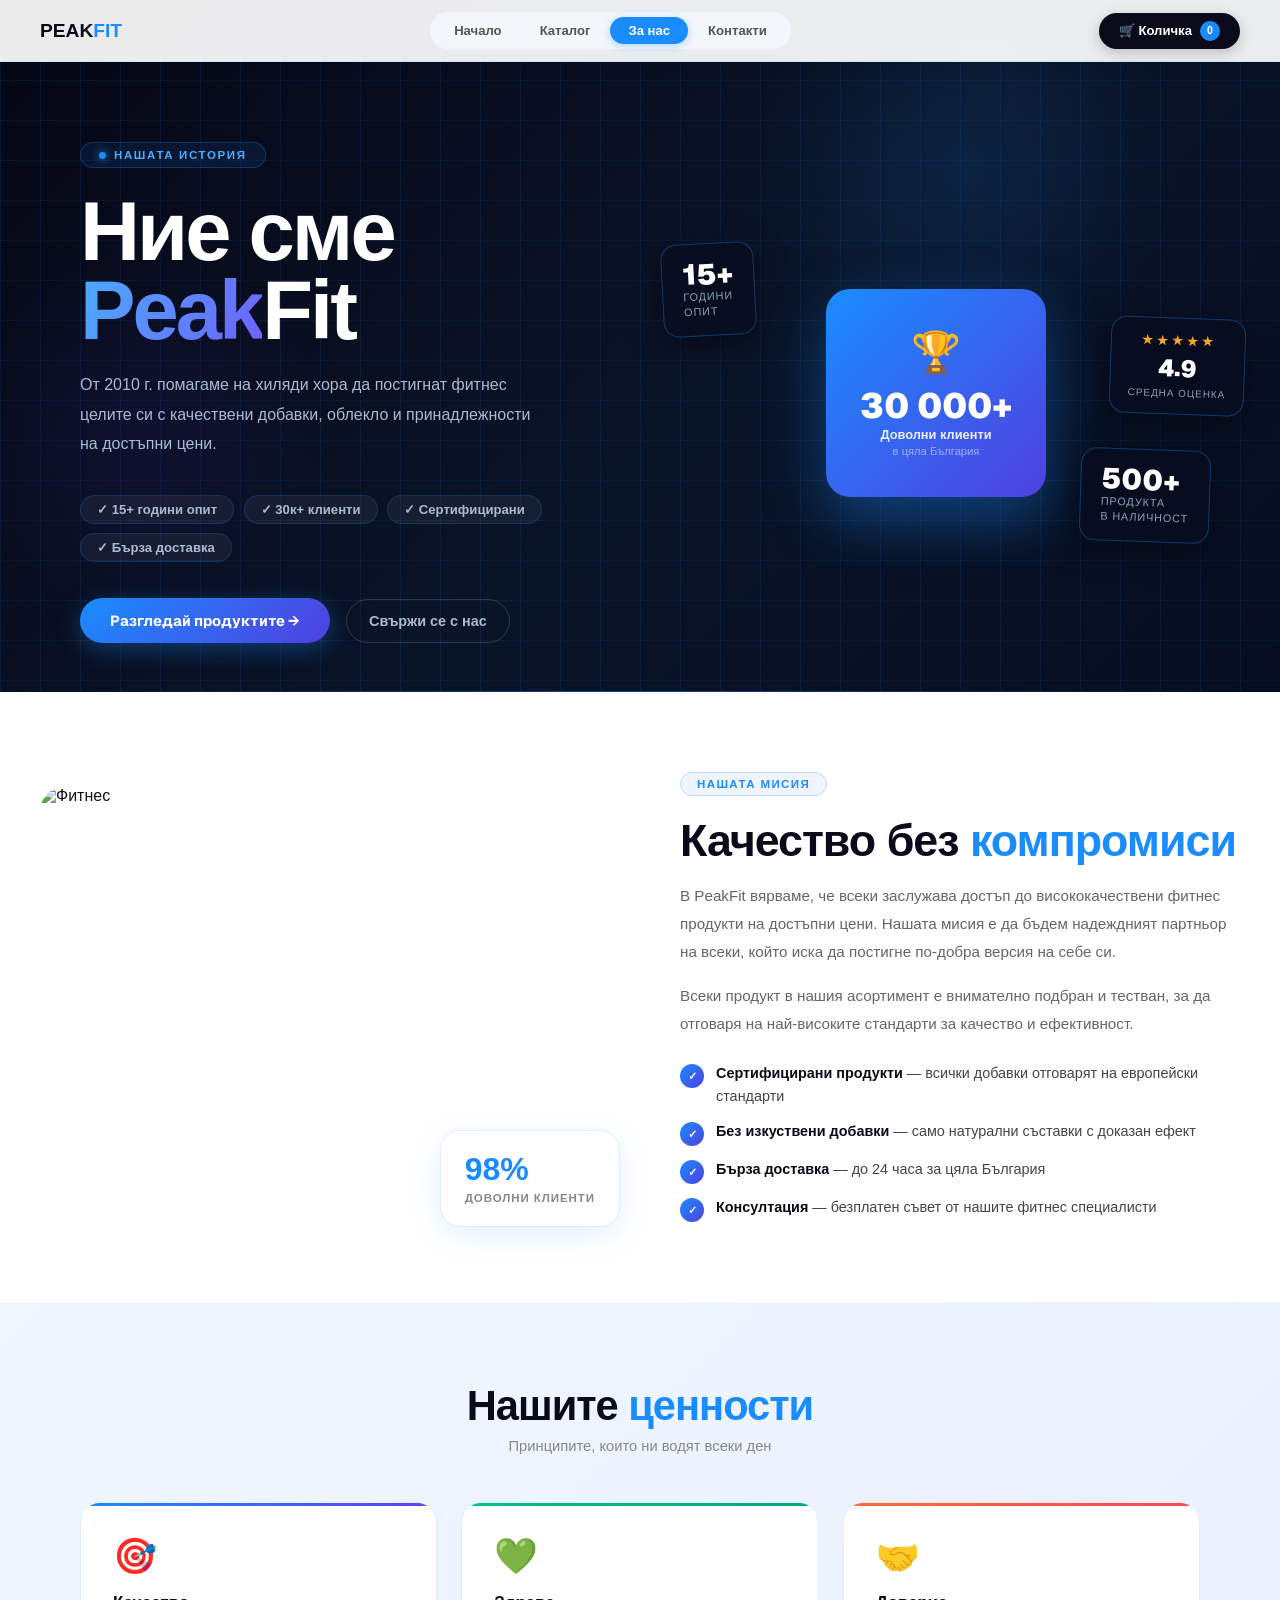
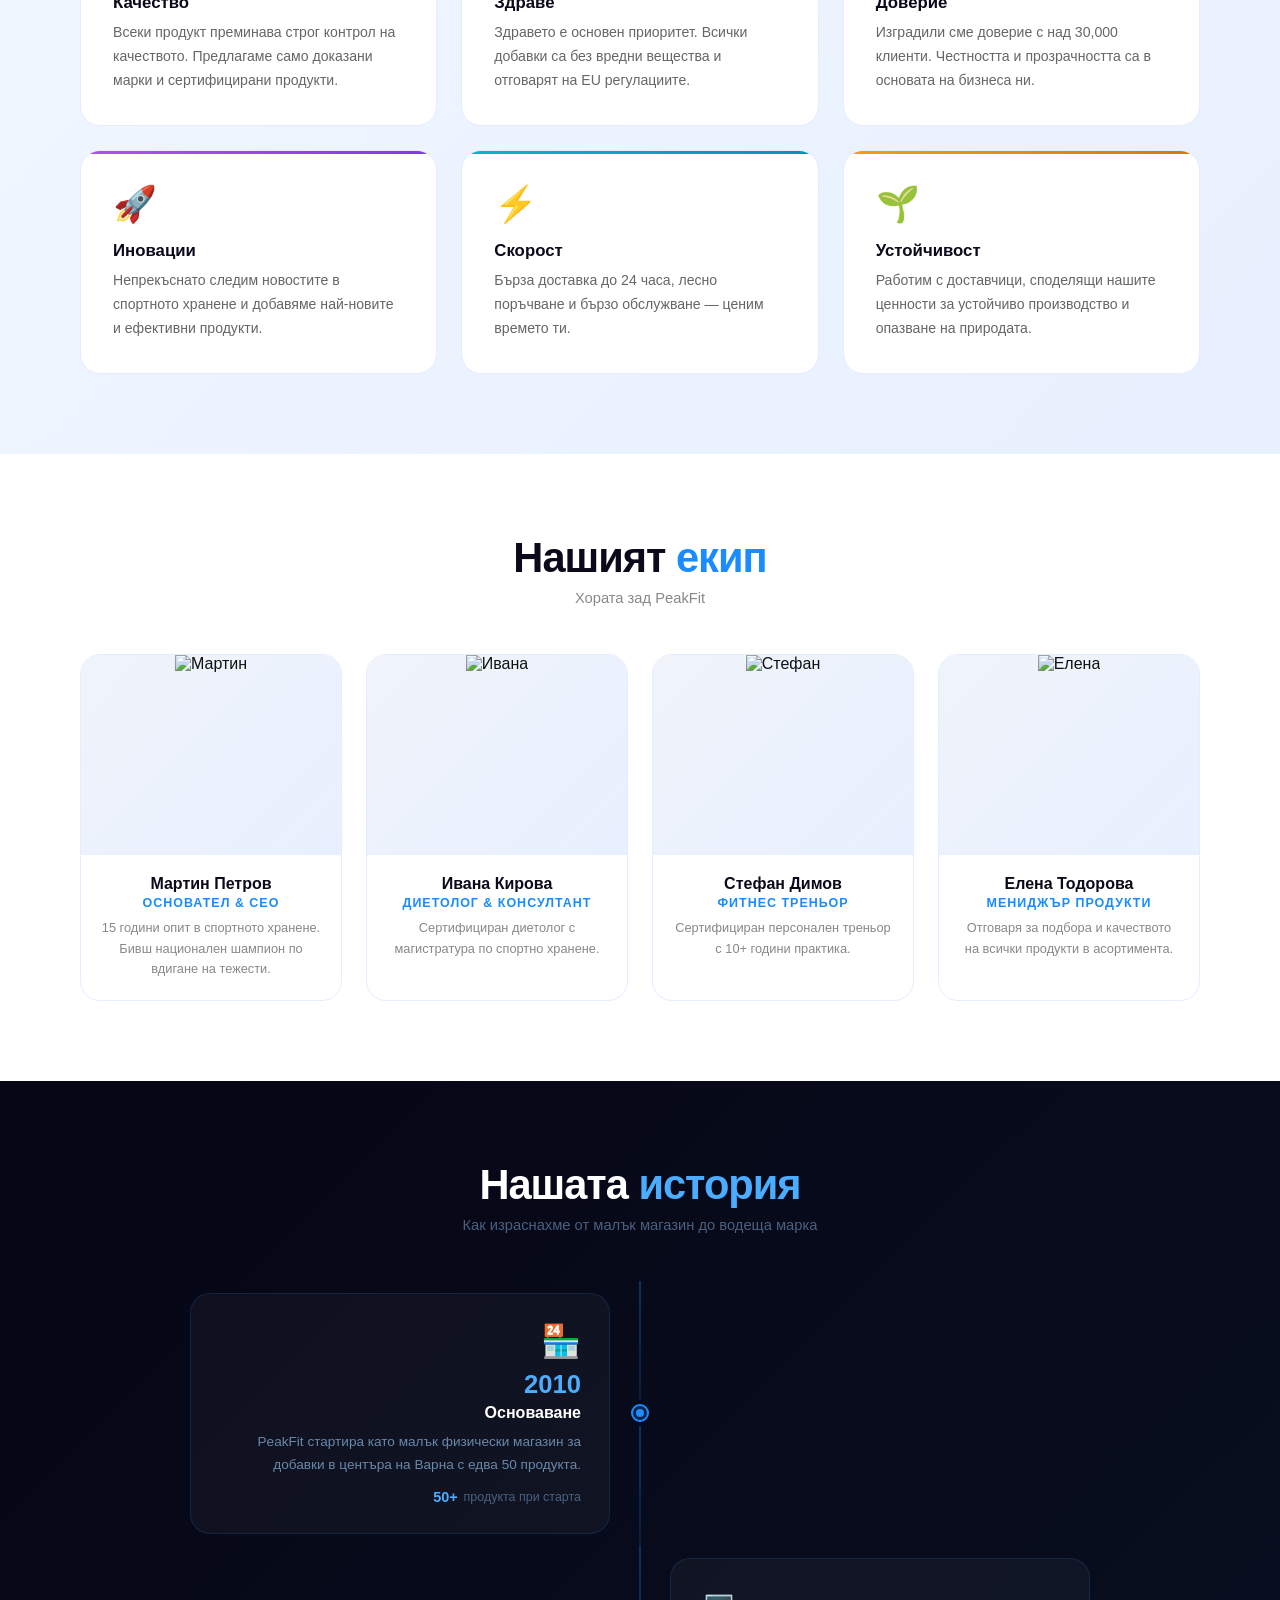
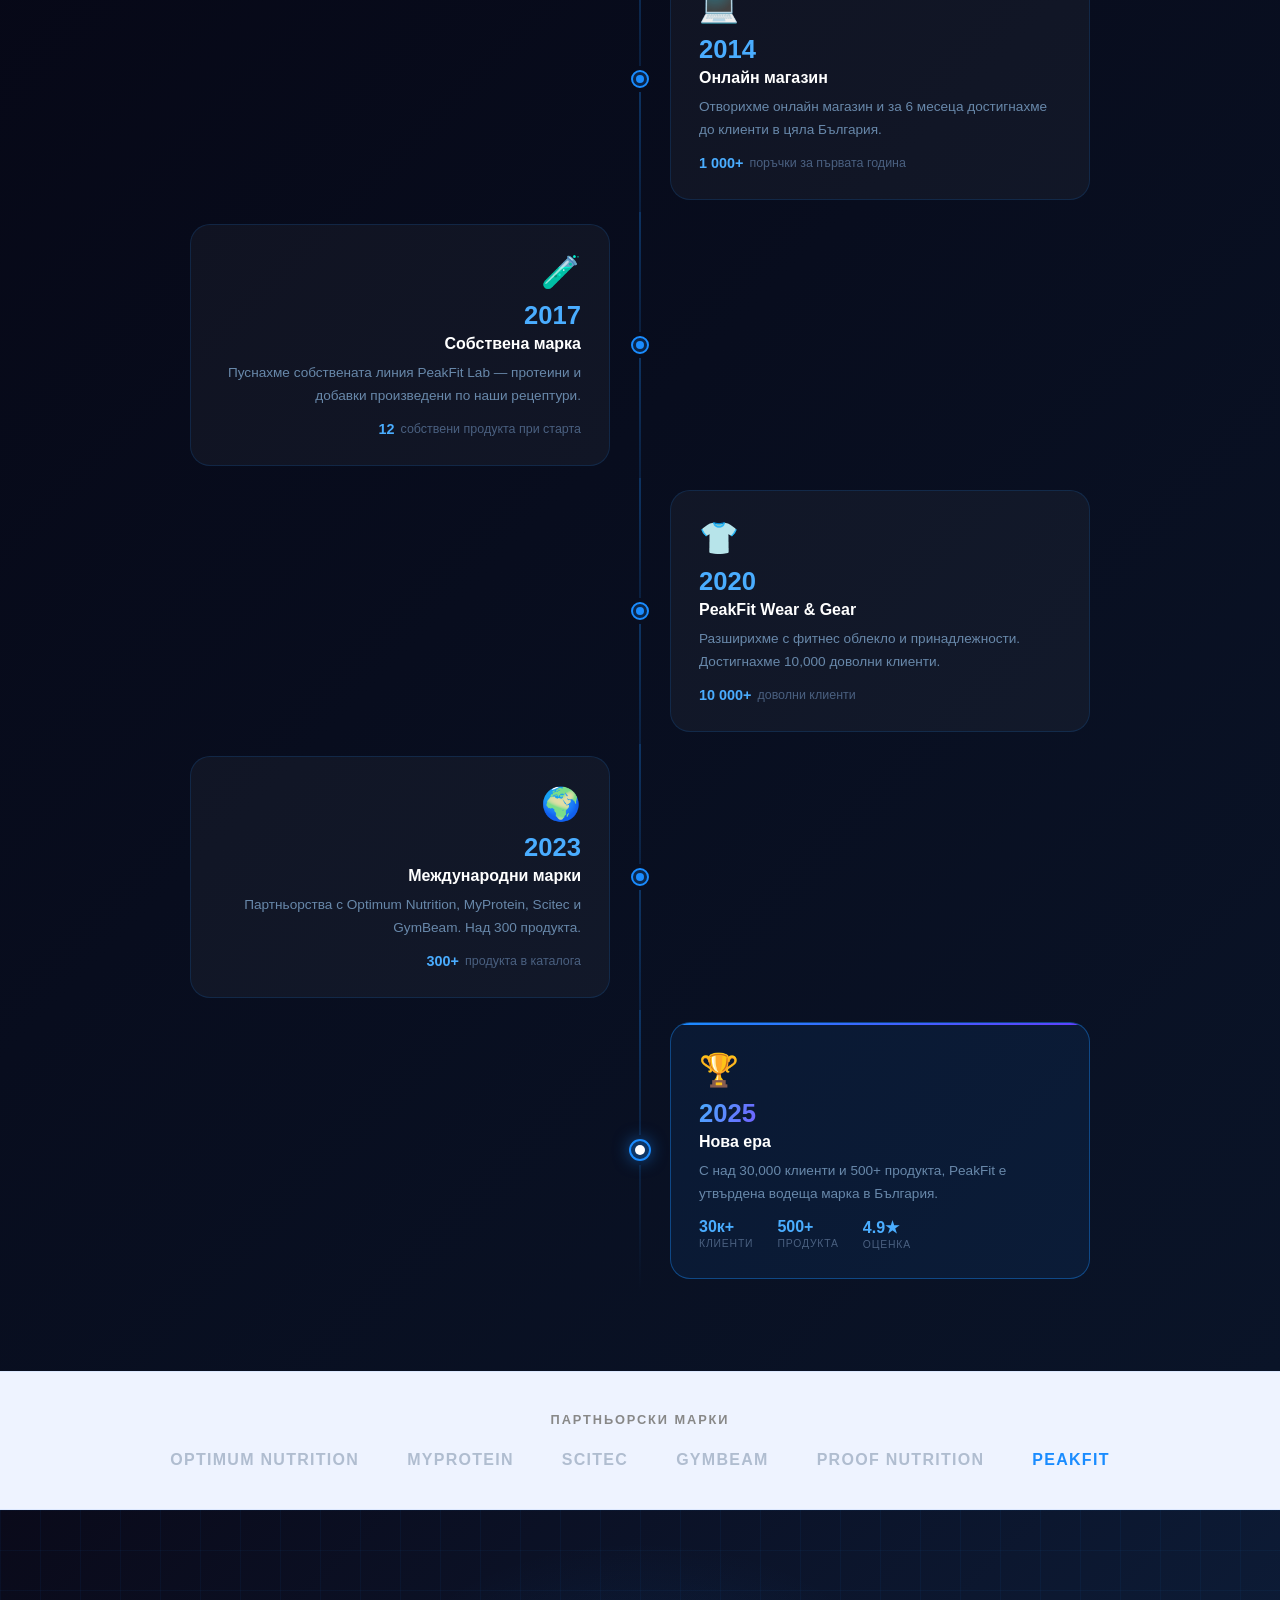
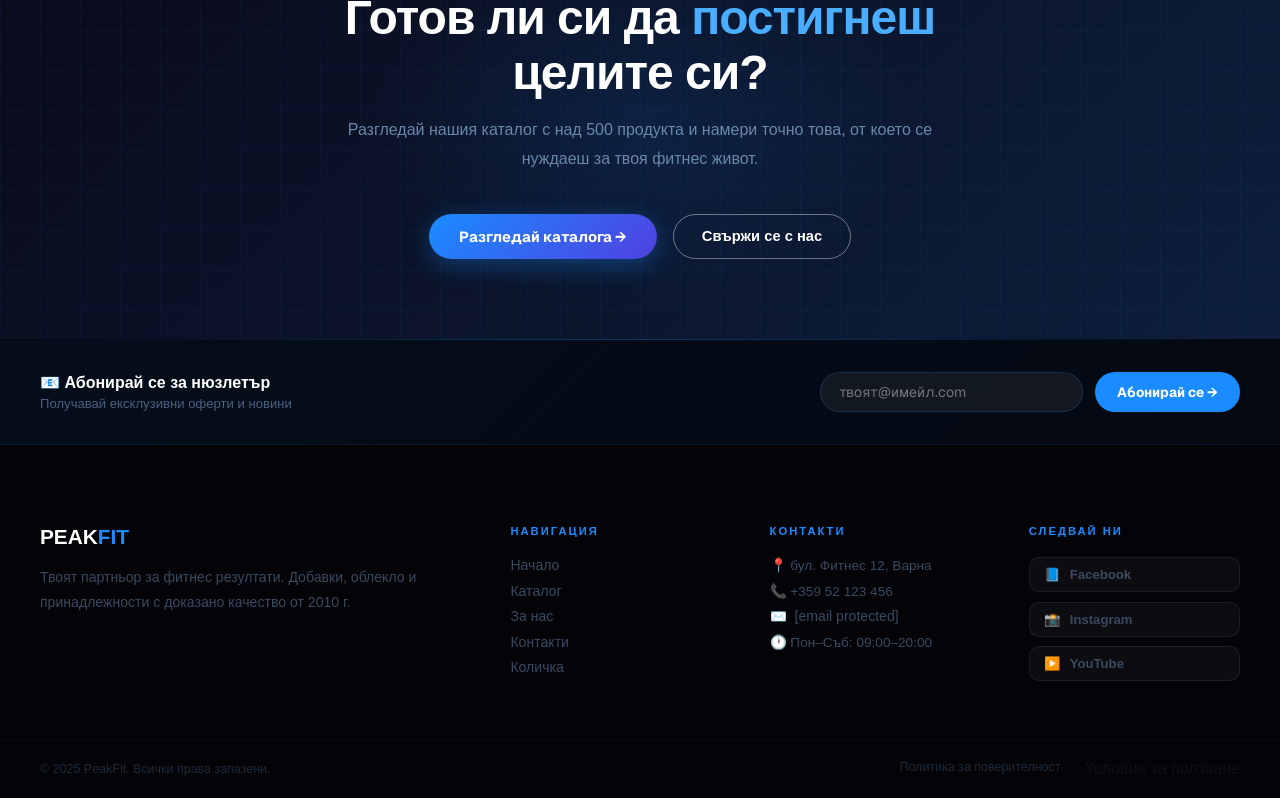
==== about.html @ c2fed3ce "Add files via upload" ====
<!DOCTYPE html>
<html lang="bg">
<head>
  <meta charset="UTF-8"/>
  <meta name="viewport" content="width=device-width, initial-scale=1.0"/>
  <title>За нас | PeakFit</title>
  <link rel="stylesheet" href="style.css"/>
</head>
<body>

<!-- навигация -->
<nav class="nav">
  <a href="index.html" class="nav-logo">PEAK<span>FIT</span></a>
  <div class="nav-pill">
    <a href="index.html">Начало</a>
    <a href="catalog.html">Каталог</a>
    <a href="about.html" class="on">За нас</a>
    <a href="contact.html">Контакти</a>
  </div>
  <a href="cart.html" class="nav-cart">🛒 Количка <span class="nav-badge" id="cartBadge">0</span></a>
</nav>

<!-- hero секцията с плаващите карти -->
<section class="about-hero">
  <div class="grid-overlay"></div>
  <div class="about-hero-blob about-hero-blob-tr"></div>
  <div class="about-hero-blob about-hero-blob-bl"></div>

  <div class="about-hero-inner">
    <div>
      <div class="about-tag mb-6">
        <span class="about-tag-dot"></span>
        <span>Нашата история</span>
      </div>
      <h1 class="about-hero-h1">
        Ние сме<br>
        <span class="about-hero-h1-grad">Peak</span><span class="text-white">Fit</span>
      </h1>
      <p class="about-hero-desc">
        От 2010 г. помагаме на хиляди хора да постигнат фитнес целите си с качествени добавки, облекло и принадлежности на достъпни цени.
      </p>
      <div class="about-hero-tags">
        <span class="about-hero-tag-item">✓ 15+ години опит</span>
        <span class="about-hero-tag-item">✓ 30к+ клиенти</span>
        <span class="about-hero-tag-item">✓ Сертифицирани</span>
        <span class="about-hero-tag-item">✓ Бърза доставка</span>
      </div>
      <div class="about-hero-cta">
        <a href="catalog.html" class="btn-primary">Разгледай продуктите →</a>
        <a href="contact.html" class="about-hero-btn-ghost">Свържи се с нас</a>
      </div>
    </div>

    <div class="about-hero-visual">
      <div class="about-stat-main">
        <div class="about-stat-emoji">🏆</div>
        <div class="about-stat-main-num">30 000+</div>
        <div class="about-stat-main-title">Доволни клиенти</div>
        <div class="about-stat-main-sub">в цяла България</div>
      </div>
      <div class="about-float-card about-float-tl">
        <div class="about-stat-num">15+</div>
        <div class="about-stat-label">Години<br>опит</div>
      </div>
      <div class="about-float-card about-float-br">
        <div class="about-stat-num">500+</div>
        <div class="about-stat-label">Продукта<br>в наличност</div>
      </div>
      <div class="about-float-card about-float-mid">
        <span class="about-float-stars">★★★★★</span>
        <span class="about-float-num">4.9</span>
        <span class="about-float-label">Средна оценка</span>
      </div>
    </div>
  </div>
  <div class="about-hero-divider"></div>
</section>

<!-- секция с мисията -->
<section class="mission-sec">
  <div class="mission-inner">
    <div class="mission-img-wrap">
      <div class="mission-img">
        <img src="https://images.unsplash.com/photo-1534438327276-14e5300c3a48?w=700&q=80" alt="Фитнес"/>
      </div>
      <div class="mission-badge">
        <span class="mission-badge-n">98%</span>
        <span class="mission-badge-l">Доволни клиенти</span>
      </div>
    </div>
    <div class="mission-text">
      <div class="sec-tag"><span>Нашата мисия</span></div>
      <h2>Качество без <span>компромиси</span></h2>
      <p>В PeakFit вярваме, че всеки заслужава достъп до висококачествени фитнес продукти на достъпни цени. Нашата мисия е да бъдем надеждният партньор на всеки, който иска да постигне по-добра версия на себе си.</p>
      <p>Всеки продукт в нашия асортимент е внимателно подбран и тестван, за да отговаря на най-високите стандарти за качество и ефективност.</p>
      <div class="mission-checks">
        <div class="mc"><div class="mc-icon">✓</div><div class="mc-text"><strong>Сертифицирани продукти</strong> — всички добавки отговарят на европейски стандарти</div></div>
        <div class="mc"><div class="mc-icon">✓</div><div class="mc-text"><strong>Без изкуствени добавки</strong> — само натурални съставки с доказан ефект</div></div>
        <div class="mc"><div class="mc-icon">✓</div><div class="mc-text"><strong>Бърза доставка</strong> — до 24 часа за цяла България</div></div>
        <div class="mc"><div class="mc-icon">✓</div><div class="mc-text"><strong>Консултация</strong> — безплатен съвет от нашите фитнес специалисти</div></div>
      </div>
    </div>
  </div>
</section>

<!-- ценностите -->
<section class="values-sec">
  <div class="con">
    <h2 class="sec-title">Нашите <span class="accent">ценности</span></h2>
    <p class="sec-sub">Принципите, които ни водят всеки ден</p>
    <div class="values-grid">
      <div class="val-card blue"><div class="val-icon">🎯</div><div class="val-title">Качество</div><div class="val-desc">Всеки продукт преминава строг контрол на качеството. Предлагаме само доказани марки и сертифицирани продукти.</div></div>
      <div class="val-card green"><div class="val-icon">💚</div><div class="val-title">Здраве</div><div class="val-desc">Здравето е основен приоритет. Всички добавки са без вредни вещества и отговарят на EU регулациите.</div></div>
      <div class="val-card orange"><div class="val-icon">🤝</div><div class="val-title">Доверие</div><div class="val-desc">Изградили сме доверие с над 30,000 клиенти. Честността и прозрачността са в основата на бизнеса ни.</div></div>
      <div class="val-card purple"><div class="val-icon">🚀</div><div class="val-title">Иновации</div><div class="val-desc">Непрекъснато следим новостите в спортното хранене и добавяме най-новите и ефективни продукти.</div></div>
      <div class="val-card teal"><div class="val-icon">⚡</div><div class="val-title">Скорост</div><div class="val-desc">Бърза доставка до 24 часа, лесно поръчване и бързо обслужване — ценим времето ти.</div></div>
      <div class="val-card yellow"><div class="val-icon">🌱</div><div class="val-title">Устойчивост</div><div class="val-desc">Работим с доставчици, споделящи нашите ценности за устойчиво производство и опазване на природата.</div></div>
    </div>
  </div>
</section>

<!-- екипа -->
<section class="team-sec">
  <div class="con">
    <h2 class="sec-title">Нашият <span class="accent">екип</span></h2>
    <p class="sec-sub">Хората зад PeakFit</p>
    <div class="team-grid">
      <div class="team-card">
        <div class="team-img"><img src="https://images.unsplash.com/photo-1570295999919-56ceb5ecca61?w=400&q=80" alt="Мартин"/></div>
        <div class="team-info"><div class="team-name">Мартин Петров</div><div class="team-role">Основател & CEO</div><div class="team-bio">15 години опит в спортното хранене. Бивш национален шампион по вдигане на тежести.</div></div>
      </div>
      <div class="team-card">
        <div class="team-img"><img src="https://images.unsplash.com/photo-1494790108377-be9c29b29330?w=400&q=80" alt="Ивана"/></div>
        <div class="team-info"><div class="team-name">Ивана Кирова</div><div class="team-role">Диетолог & Консултант</div><div class="team-bio">Сертифициран диетолог с магистратура по спортно хранене.</div></div>
      </div>
      <div class="team-card">
        <div class="team-img"><img src="https://images.unsplash.com/photo-1507003211169-0a1dd7228f2d?w=400&q=80" alt="Стефан"/></div>
        <div class="team-info"><div class="team-name">Стефан Димов</div><div class="team-role">Фитнес треньор</div><div class="team-bio">Сертифициран персонален треньор с 10+ години практика.</div></div>
      </div>
      <div class="team-card">
        <div class="team-img"><img src="https://images.unsplash.com/photo-1438761681033-6461ffad8d80?w=400&q=80" alt="Елена"/></div>
        <div class="team-info"><div class="team-name">Елена Тодорова</div><div class="team-role">Мениджър продукти</div><div class="team-bio">Отговаря за подбора и качеството на всички продукти в асортимента.</div></div>
      </div>
    </div>
  </div>
</section>

<!-- история на фирмата -->
<section class="timeline-sec">
  <div class="con">
    <h2 class="sec-title">Нашата <span class="accent-light">история</span></h2>
    <p class="sec-sub">Как израснахме от малък магазин до водеща марка</p>
    <div class="tl-wrap">
      <div class="tl-row tl-left">
        <div class="tl-card"><div class="tl-card-icon">🏪</div><div class="tl-year-badge">2010</div><div class="tl-card-title">Основаване</div><div class="tl-card-desc">PeakFit стартира като малък физически магазин за добавки в центъра на Варна с едва 50 продукта.</div><div class="tl-card-stat"><span>50+</span> продукта при старта</div></div>
        <div class="tl-center"><div class="tl-line"></div><div class="tl-dot-wrap"><div class="tl-dot-outer"><div class="tl-dot-inner"></div></div></div><div class="tl-line"></div></div>
        <div class="tl-empty"></div>
      </div>
      <div class="tl-row tl-right">
        <div class="tl-empty"></div>
        <div class="tl-center"><div class="tl-line"></div><div class="tl-dot-wrap"><div class="tl-dot-outer"><div class="tl-dot-inner"></div></div></div><div class="tl-line"></div></div>
        <div class="tl-card"><div class="tl-card-icon">💻</div><div class="tl-year-badge">2014</div><div class="tl-card-title">Онлайн магазин</div><div class="tl-card-desc">Отворихме онлайн магазин и за 6 месеца достигнахме до клиенти в цяла България.</div><div class="tl-card-stat"><span>1 000+</span> поръчки за първата година</div></div>
      </div>
      <div class="tl-row tl-left">
        <div class="tl-card"><div class="tl-card-icon">🧪</div><div class="tl-year-badge">2017</div><div class="tl-card-title">Собствена марка</div><div class="tl-card-desc">Пуснахме собствената линия PeakFit Lab — протеини и добавки произведени по наши рецептури.</div><div class="tl-card-stat"><span>12</span> собствени продукта при старта</div></div>
        <div class="tl-center"><div class="tl-line"></div><div class="tl-dot-wrap"><div class="tl-dot-outer"><div class="tl-dot-inner"></div></div></div><div class="tl-line"></div></div>
        <div class="tl-empty"></div>
      </div>
      <div class="tl-row tl-right">
        <div class="tl-empty"></div>
        <div class="tl-center"><div class="tl-line"></div><div class="tl-dot-wrap"><div class="tl-dot-outer"><div class="tl-dot-inner"></div></div></div><div class="tl-line"></div></div>
        <div class="tl-card"><div class="tl-card-icon">👕</div><div class="tl-year-badge">2020</div><div class="tl-card-title">PeakFit Wear & Gear</div><div class="tl-card-desc">Разширихме с фитнес облекло и принадлежности. Достигнахме 10,000 доволни клиенти.</div><div class="tl-card-stat"><span>10 000+</span> доволни клиенти</div></div>
      </div>
      <div class="tl-row tl-left">
        <div class="tl-card"><div class="tl-card-icon">🌍</div><div class="tl-year-badge">2023</div><div class="tl-card-title">Международни марки</div><div class="tl-card-desc">Партньорства с Optimum Nutrition, MyProtein, Scitec и GymBeam. Над 300 продукта.</div><div class="tl-card-stat"><span>300+</span> продукта в каталога</div></div>
        <div class="tl-center"><div class="tl-line"></div><div class="tl-dot-wrap"><div class="tl-dot-outer"><div class="tl-dot-inner"></div></div></div><div class="tl-line"></div></div>
        <div class="tl-empty"></div>
      </div>
      <div class="tl-row tl-right tl-last">
        <div class="tl-empty"></div>
        <div class="tl-center"><div class="tl-line"></div><div class="tl-dot-wrap tl-dot-active"><div class="tl-dot-outer"><div class="tl-dot-inner"></div></div></div><div class="tl-line tl-line-fade"></div></div>
        <div class="tl-card tl-card-active"><div class="tl-card-icon">🏆</div><div class="tl-year-badge tl-year-active">2025</div><div class="tl-card-title">Нова ера</div><div class="tl-card-desc">С над 30,000 клиенти и 500+ продукта, PeakFit е утвърдена водеща марка в България.</div><div class="tl-card-stats-row"><div class="tl-mini-stat"><span>30к+</span><small>Клиенти</small></div><div class="tl-mini-stat"><span>500+</span><small>Продукта</small></div><div class="tl-mini-stat"><span>4.9★</span><small>Оценка</small></div></div></div>
      </div>
    </div>
  </div>
</section>

<!-- партньорски марки -->
<section class="brands-bar">
  <div class="brands-bar-inner">
    <h3>Партньорски марки</h3>
    <div class="brands-row">
      <span class="brand-item">OPTIMUM NUTRITION</span>
      <span class="brand-item">MYPROTEIN</span>
      <span class="brand-item">SCITEC</span>
      <span class="brand-item">GYMBEAM</span>
      <span class="brand-item">PROOF NUTRITION</span>
      <span class="brand-item own">PEAKFIT</span>
    </div>
  </div>
</section>

<!-- призив за действие -->
<section class="cta-sec">
  <div class="cta-blob"></div>
  <div class="cta-inner">
    <h2>Готов ли си да <span>постигнеш</span> целите си?</h2>
    <p>Разгледай нашия каталог с над 500 продукта и намери точно това, от което се нуждаеш за твоя фитнес живот.</p>
    <div class="cta-btns">
      <a href="catalog.html" class="btn-primary">Разгледай каталога →</a>
      <a href="contact.html" class="cta-btn-ghost">Свържи се с нас</a>
    </div>
  </div>
</section>

<!-- footer -->
<footer class="footer">
  <div class="footer-top-line"></div>
  <div class="footer-newsletter">
    <div class="footer-newsletter-inner">
      <div>
        <div class="nl-title">📧 Абонирай се за нюзлетър</div>
        <div class="nl-sub">Получавай ексклузивни оферти и новини</div>
      </div>
      <div class="nl-row">
        <input type="email" placeholder="твоят@имейл.com" class="nl-input"/>
        <button onclick="return false;" class="newsletter-btn nl-btn newsletter-btn">Абонирай се →</button>
      </div>
    </div>
  </div>
  <div class="footer-grid">
    <div class="footer-col">
      <span class="footer-logo-txt">PEAK<span>FIT</span></span>
      <p>Твоят партньор за фитнес резултати. Добавки, облекло и принадлежности с доказано качество от 2010 г.</p>
    </div>
    <div class="footer-col">
      <h4>Навигация</h4>
      <ul>
        <li><a href="index.html">Начало</a></li>
        <li><a href="catalog.html">Каталог</a></li>
        <li><a href="about.html">За нас</a></li>
        <li><a href="contact.html">Контакти</a></li>
        <li><a href="cart.html">Количка</a></li>
      </ul>
    </div>
    <div class="footer-col">
      <h4>Контакти</h4>
      <ul>
        <li>📍 бул. Фитнес 12, Варна</li>
        <li>📞 +359 52 123 456</li>
        <li>✉️ <a href="/cdn-cgi/l/email-protection" class="__cf_email__" data-cfemail="6e070008012e1e0b0f0508071a400c09">[email&#160;protected]</a></li>
        <li>🕐 Пон–Съб: 09:00–20:00</li>
      </ul>
    </div>
    <div class="footer-col">
      <h4>Следвай ни</h4>
      <a href="#" class="footer-social-btn"><span>📘</span><span>Facebook</span></a>
      <a href="#" class="footer-social-btn"><span>📸</span><span>Instagram</span></a>
      <a href="#" class="footer-social-btn"><span>▶️</span><span>YouTube</span></a>
    </div>
  </div>
  <div class="footer-bottom">
    <span>© 2025 PeakFit. Всички права запазени.</span>
    <div class="footer-links">
      <a href="#">Политика за поверителност</a>
      Условия за ползване</a>
    </div>
  </div>
</footer>

<script src="main.js"></script>
</body>
</html>
---- style.css ----
@import url('https://fonts.googleapis.com/css2?family=Geist:wght@100;200;300;400;500;600;700;800;900&display=swap');

/* базов reset */
*{box-sizing:border-box;margin:0;padding:0;}

body{font-family:'DM Sans',sans-serif;background:#f8faff;color:#111;}

a{text-decoration:none;color:inherit;}

ul{list-style:none;}

img{max-width:100%;}

/* навигация */

.nav{position:fixed;top:0;left:0;right:0;z-index:1000;height:62px;padding:0 2.5rem;display:flex;align-items:center;justify-content:space-between;background:rgba(255,255,255,0.92);backdrop-filter:blur(16px);border-bottom:1px solid rgba(26,140,255,0.1);box-shadow:0 2px 20px rgba(0,0,0,0.06);}

.nav-logo{font-size:1.15rem;font-weight:800;color:#0a0a1a; font-family:'DM Sans',sans-serif;font-size:1.2rem;font-weight:800;color:#0a0a1a;}

.nav-logo span{color:#1a8cff;}

.nav-pill{display:flex;align-items:center;background:#f4f6fb;border-radius:50px;padding:5px 6px;gap:2px;border:1px solid #e8eef8;}

.nav-pill a{padding:6px 18px;border-radius:50px;font-size:0.82rem;font-weight:600;color:#555;transition:all .15s;}

.nav-pill a.on{color:#fff;background:#1a8cff;box-shadow:0 2px 8px rgba(26,140,255,.3);}

.nav-pill a:hover:not(.on){color:#1a8cff;background:#e8f1ff;}

.nav-cart{display:flex;align-items:center;gap:8px;background:#0a0a1a;color:#fff;padding:8px 20px;border-radius:50px;font-size:0.82rem;font-weight:700;box-shadow:0 4px 14px rgba(0,0,0,.2);}

.nav-badge{background:#1a8cff;color:#fff;font-size:.65rem;font-weight:800;width:20px;height:20px;border-radius:50%;display:inline-flex;align-items:center;justify-content:center;}

/* toast съобщения */

.toast{position:fixed;bottom:1.75rem;right:1.75rem;background:#1a8cff;color:#fff;font-weight:700;font-size:.85rem;padding:.75rem 1.4rem;border-radius:50px;z-index:9999;transform:translateY(100px);opacity:0;transition:all .3s;pointer-events:none;box-shadow:0 4px 20px rgba(26,140,255,.3);}

.toast.show{transform:translateY(0);opacity:1;}

/* бутони */

.btn-primary{background:linear-gradient(135deg,#1a8cff,#5040e0);color:#fff;padding:13px 30px;border-radius:50px;font-weight:700;font-size:.92rem;display:inline-flex;align-items:center;gap:8px;box-shadow:0 6px 24px rgba(26,140,255,.35);cursor:pointer;border:none;font-family:'Geist',sans-serif;}

.btn-outline{color:#333;padding:13px 24px;border-radius:50px;font-weight:600;font-size:.92rem;border:1.5px solid #ddd;background:#fff;display:inline-flex;align-items:center;}

/* общи стилове за секциите */

.sec{padding:4.5rem 0;}

.con{max-width:1280px;margin:0 auto;padding:0 2.5rem;}

.sec-title{font-size:clamp(1.8rem,3.5vw,2.6rem);font-weight:800;color:#0a0a1a;letter-spacing:-1px;text-align:center;margin-bottom:.5rem;}

.sec-sub{font-size:.92rem;color:#888;text-align:center;margin-bottom:2.5rem;}

/* footer */

.footer{background:#030308;position:relative;overflow:hidden;}

.footer-top-line{height:1px;background:linear-gradient(90deg,transparent,rgba(26,140,255,0.4),transparent);}

.footer-newsletter{background:linear-gradient(135deg,rgba(26,140,255,0.08),rgba(26,140,255,0.04));border-bottom:1px solid rgba(26,140,255,0.1);padding:2rem 2.5rem;}

.footer-newsletter-inner{max-width:1280px;margin:0 auto;display:flex;align-items:center;justify-content:space-between;gap:2rem;flex-wrap:wrap;}

.footer-grid{max-width:1280px;margin:0 auto;padding:5rem 2.5rem 3rem;display:grid;grid-template-columns:2fr 1fr 1fr 1fr;gap:3rem;position:relative;z-index:1;}

.footer-logo-txt{font-size:1.3rem;font-weight:800;color:#fff;margin-bottom:1rem;display:block;}

.footer-logo-txt span{color:#1a8cff;}

.footer-col p{color:#3a4a60;font-size:.88rem;line-height:1.8;}

.footer-col h4{font-size:.7rem;font-weight:700;letter-spacing:.18em;text-transform:uppercase;color:#1a8cff;margin-bottom:1.25rem;}

.footer-col ul li{margin-bottom:.6rem; font-size:.85rem;color:#3a4a60;display:flex;gap:8px;align-items:flex-start;}

.footer-col ul li a{font-size:.88rem;color:#3a4a60;transition:color .15s;}

.footer-col ul li a:hover{color:#ccc;}

.footer-social-btn{display:flex;align-items:center;gap:10px;background:rgba(255,255,255,0.04);border:1px solid rgba(255,255,255,0.07);border-radius:10px;padding:9px 14px;transition:all .15s;margin-bottom:.6rem;}

.footer-social-btn:hover{border-color:rgba(26,140,255,.3);color:#1a8cff;}

.footer-social-btn span{font-size:.82rem;font-weight:600;color:#3a4a60;}

.footer-bottom{border-top:1px solid rgba(255,255,255,.04);padding:1.25rem 2.5rem;display:flex;justify-content:space-between;align-items:center;flex-wrap:wrap;gap:1rem;max-width:1280px;margin:0 auto;}

.footer-bottom span{font-size:.78rem;color:#1e2a3a;}

.footer-bottom a{font-size:.78rem;color:#1e2a3a;}

/* анимации */

@keyframes pulse{0%,100%{opacity:1;transform:scale(1);}50%{opacity:.5;transform:scale(1.4);}}

@keyframes spin{from{transform:rotate(0)}to{transform:rotate(360deg)}}

/* hero секцията на началната страница */

.hero{background:linear-gradient(160deg,#f0f7ff 0%,#e6f0ff 40%,#ede8ff 100%);min-height:calc(100vh - 62px);display:flex;flex-direction:column;}

.hero-blob1{position:absolute;top:-80px;right:8%;width:420px;height:420px;background:radial-gradient(circle,rgba(26,140,255,.13) 0%,transparent 65%);border-radius:50%;pointer-events:none;}

.hero-blob2{position:absolute;bottom:0;left:-80px;width:320px;height:320px;background:radial-gradient(circle,rgba(96,64,255,.08) 0%,transparent 65%);border-radius:50%;pointer-events:none;}

.hero-inner{max-width:1280px;margin:0 auto;padding:1.5rem 2.5rem 1.5rem;display:grid;grid-template-columns:1fr 1fr;gap:3rem;align-items:center;position:relative;z-index:1; flex:1;align-items:center;}

.hero-tag{display:inline-flex;align-items:center;gap:7px;background:rgba(26,140,255,0.1);border:1px solid rgba(26,140,255,0.25);border-radius:50px;padding:5px 14px;margin-bottom:1.25rem;}

.hero-tag-dot{width:7px;height:7px;border-radius:50%;background:#1a8cff;box-shadow:0 0 8px #1a8cff;animation:pulse 2s infinite;}

.hero-tag span{font-size:.72rem;font-weight:700;letter-spacing:.12em;color:#1a8cff;text-transform:uppercase;}

.hero-title{font-size:clamp(2.5rem,4.5vw,4rem);font-weight:900;color:#0a0a1a;line-height:1;letter-spacing:-2px;margin-bottom:1rem;}

.hero-title .gradient{background:linear-gradient(135deg,#1a8cff,#6040ff);-webkit-background-clip:text;-webkit-text-fill-color:transparent;background-clip:text;}

.hero-subtitle{font-size:.95rem;color:#555;line-height:1.8;margin-bottom:.5rem;}

.hero-sub2{font-size:.88rem;color:#777;margin-bottom:1.5rem;}

.hero-features{display:grid;grid-template-columns:1fr 1fr;gap:.6rem;margin-bottom:2rem;}

.hero-feat{display:flex;align-items:center;gap:8px;font-size:.85rem;color:#444;font-weight:500;background:#f0f5ff;border:1px solid #dce8ff;border-radius:50px;padding:7px 14px;}

.hero-feat-icon{color:#1a8cff;font-size:1rem;}

.hero-btns{display:flex;gap:1rem;align-items:center;flex-wrap:wrap;margin-bottom:2rem;}

.hero-social-proof{display:flex;align-items:center;gap:10px;}

.hero-avatars{display:flex;}

.hero-avatar{width:32px;height:32px;border-radius:50%;border:2px solid #fff;display:flex;align-items:center;justify-content:center;font-size:0.9rem;}

.hero-avatar:first-child{margin-left:0;}

.hero-stars{color:#f5a623;font-size:.85rem;}

.hero-proof-text{font-size:.78rem;color:#777;}

.hero-proof-text strong{color:#333;}

.hero-visual{position:relative;min-height:300px;display:flex;align-items:center;justify-content:center;}

.hero-main-card{background:linear-gradient(135deg,#1a8cff,#5040e0);border-radius:24px;padding:1.75rem;width:200px;text-align:center;box-shadow:0 20px 50px rgba(26,140,255,.35);position:relative;z-index:2;}

.hero-card-emoji{font-size:2.5rem;margin-bottom:.5rem;display:block;}

.hero-card-label{font-size:.65rem;font-weight:700;letter-spacing:.15em;color:rgba(255,255,255,.7);text-transform:uppercase;margin-bottom:.25rem;}

.hero-card-price{font-size:1.5rem;font-weight:900;color:#fff;}

.hero-float-card{position:absolute;background:#fff;border:1.5px solid #e4ecff;border-radius:16px;padding:.9rem 1.1rem;box-shadow:0 8px 24px rgba(26,140,255,.12);z-index:3;min-width:140px; background:#fff;border-radius:20px;padding:1rem 1.2rem;box-shadow:0 12px 35px rgba(0,0,0,0.12);position:absolute;z-index:3;border:1px solid #eef2ff;}

.hero-float-card.card-tl{top:10px;left:-30px;transform:rotate(-3deg);}

.hero-float-card.card-br{bottom:10px;right:-20px;transform:rotate(2deg);}

.hero-float-brand{font-size:.6rem;font-weight:700;letter-spacing:.1em;color:#1a8cff;text-transform:uppercase;margin-bottom:.2rem;}

.hero-float-name{font-size:.82rem;font-weight:700;color:#0a0a1a;margin-bottom:.4rem;}

.hero-float-price{font-size:1rem;font-weight:800;color:#1a8cff;}

.hero-review-card{position:absolute;top:40%;right:-45px;transform:translateY(-50%) rotate(2deg);background:#0a0a1a;border-radius:14px;padding:.9rem 1.1rem;z-index:4;max-width:170px;box-shadow:0 8px 24px rgba(0,0,0,.3);}

.hero-review-stars{color:#f5a623;font-size:.75rem;margin-bottom:.3rem;}

.hero-review-text{font-size:.72rem;color:#ccc;line-height:1.5;margin-bottom:.3rem;}

.hero-review-author{font-size:.68rem;color:#666;}

.hero-sale-badge{position:absolute;top:-14px;left:10px;background:linear-gradient(135deg,#ff6b35,#ff4757);border-radius:50px;padding:6px 16px;box-shadow:0 6px 20px rgba(255,71,87,0.4);transform:rotate(-4deg);z-index:5;}

/* лентата с числата */

.stats-bar{background:linear-gradient(135deg,#0a0a1a 0%,#0d1f3c 100%);position:relative;overflow:hidden;}

.stats-bar-inner{max-width:1280px;margin:0 auto;padding:0 2.5rem;display:grid;grid-template-columns:repeat(4,1fr);position:relative;z-index:1;}

.stat-item{text-align:center;}

.stat-num{font-size:2.2rem;font-weight:900;color:#fff;display:block;line-height:1; font-family:'Geist',sans-serif;font-size:2.4rem;font-weight:800;color:#fff;display:block;margin-bottom:0.3rem;letter-spacing:-1px;}

.stat-num span{color:#1a8cff;}

.stat-lbl{font-size:.68rem;color:#3a5070;font-weight:600;letter-spacing:.12em;text-transform:uppercase;margin-top:.25rem;display:block;}

/* мрежата с категориите */

.cats-grid{display:grid;grid-template-columns:repeat(4,1fr);gap:1.25rem;}

.cat-card{background:#fff;border:1.5px solid #e0eaff;border-radius:20px;padding:1.75rem 1.5rem;text-align:center;text-decoration:none;display:block;transition:all .2s;position:relative;overflow:hidden;box-shadow:0 4px 16px rgba(26,140,255,0.07);}

/* продуктовата мрежа на началната страница */

.prods-grid{display:grid;grid-template-columns:repeat(4,1fr);gap:1.1rem;}

.prod{background:#fff;border:1.5px solid #e4ecff;border-radius:20px;overflow:hidden;transition:all .2s;cursor:pointer;box-shadow:0 4px 16px rgba(26,140,255,0.06);}

.prod:hover{transform:translateY(-4px);box-shadow:0 12px 35px rgba(26,140,255,.12);border-color:#c0d8ff; border-color:#1a8cff;transform:translateY(-5px);box-shadow:0 16px 40px rgba(26,140,255,0.15);}

.prod-img{height:180px;display:flex;align-items:center;justify-content:center;position:relative;overflow:hidden;}

.prod-img img{width:100%;height:100%;object-fit:cover;transition:transform .3s;}

.prod-badge{position:absolute;top:10px;left:10px;font-size:.65rem;font-weight:800;padding:4px 12px;border-radius:50px;color:#fff;letter-spacing:0.04em;box-shadow:0 2px 8px rgba(0,0,0,0.2);}

.prod-badge.badge-hot{background:linear-gradient(135deg,#ff6b35,#ff4757);color:#fff;}

.prod-badge.badge-new{background:linear-gradient(135deg,#00c48c,#00a878);color:#fff;}

.prod-badge.badge-sale{background:linear-gradient(135deg,#1a8cff,#5040e0);color:#fff;}

.prod-info{padding:1.1rem 1.25rem;}

.prod-brand{font-size:.68rem;font-weight:700;color:#1a8cff;letter-spacing:.12em;text-transform:uppercase;margin-bottom:3px;}

.prod-name{font-size:.92rem;font-weight:700;color:#0a0a1a;margin-bottom:.3rem;line-height:1.3; font-family:'Syne',sans-serif;font-size:.95rem;font-weight:700;color:#0a0a1a;margin-bottom:.2rem;}

.prod-desc{font-size:.76rem;color:#999;margin-bottom:.75rem;line-height:1.5;}

.prod-footer{display:flex;align-items:center;justify-content:space-between;gap:.5rem;}

.prod-price{font-size:1.1rem;font-weight:800;color:#0a0a1a; font-family:'DM Sans',sans-serif;font-size:1.2rem;font-weight:800;color:#0a0a1a;}

.prod-old{font-size:.78rem;color:#ccc;text-decoration:line-through;margin-right:3px;}

.prod-add{background:linear-gradient(135deg,#1a8cff,#6040ff);color:#fff;border:none;border-radius:50px;padding:8px 16px;font-family:'DM Sans',sans-serif;font-size:.75rem;font-weight:700;cursor:pointer;transition:all .2s;white-space:nowrap;box-shadow:0 4px 12px rgba(26,140,255,0.3);}

.prod-add:hover{opacity:.85; transform:scale(1.05);box-shadow:0 6px 18px rgba(26,140,255,0.4);}

/* табовете за филтриране на продуктите */

.tabs{display:flex;justify-content:center;gap:.6rem;margin-bottom:2rem;flex-wrap:wrap;}

.tab{display:inline-flex;align-items:center;gap:6px;padding:8px 20px;border-radius:50px;font-size:.82rem;font-weight:600;border:1.5px solid #e4ecff;color:#666;cursor:pointer;transition:all .15s;background:#fff;}

.tab.on{background:#1a8cff;color:#fff;border-color:#1a8cff;box-shadow:0 4px 14px rgba(26,140,255,.25);}

.tab:hover:not(.on){border-color:#c0d8ff;color:#1a8cff;}

/* промо секцията с таймера */

.promo-sec{background:linear-gradient(135deg,#0a0a1a,#0d1f3c);padding:3.5rem 2.5rem;position:relative;overflow:hidden; position:relative;overflow:hidden;background:linear-gradient(135deg,#0a0a1a 0%,#0d1f3c 50%,#0a0a1a 100%);padding:5rem 0;}

.promo-sec::before{content:'';position:absolute;inset:0;background-image:linear-gradient(rgba(26,140,255,0.06) 1px,transparent 1px),linear-gradient(90deg,rgba(26,140,255,0.06) 1px,transparent 1px);background-size:44px 44px;pointer-events:none;}

.promo-inner{max-width:1280px;margin:0 auto;position:relative;z-index:1;display:grid;grid-template-columns:1fr auto;gap:4rem;align-items:center;padding:0 2.5rem;}

.promo-tag{display:inline-flex;align-items:center;gap:7px;background:rgba(26,140,255,0.1);border:1px solid rgba(26,140,255,0.25);border-radius:50px;padding:5px 14px;margin-bottom:1rem;}

.promo-tag span{font-size:.7rem;font-weight:700;letter-spacing:.12em;color:#1a8cff;text-transform:uppercase;}

.promo-title{font-size:clamp(1.6rem,3vw,2.4rem);font-weight:900;color:#fff;letter-spacing:-1px;line-height:1.1;margin-bottom:.75rem;}

.promo-title span{color:#1a8cff;}

.promo-desc{color:#4a6080;font-size:.9rem;line-height:1.8;margin-bottom:1.25rem; font-size:1rem;color:#6a7fa8;margin-bottom:2rem;line-height:1.7;}

.promo-chips{display:flex;flex-wrap:wrap;gap:0.6rem;margin-bottom:2rem;}

.promo-chip{background:rgba(255,255,255,0.06);border:1px solid rgba(255,255,255,0.1);border-radius:50px;padding:6px 14px;font-size:0.8rem;font-weight:600;color:#aabbd0;}

.countdown-wrap{display:flex;flex-direction:column;align-items:flex-end;gap:1rem;}

.countdown-label{font-size:.72rem;font-weight:700;letter-spacing:.15em;color:#3a5070;text-transform:uppercase;}

.countdown{display:flex;align-items:center;gap:.75rem;}

.cd-block{background:rgba(255,255,255,0.06);border:1px solid rgba(26,140,255,0.2);border-radius:16px;padding:1.25rem 1.75rem;text-align:center;min-width:90px;backdrop-filter:blur(10px);}

.cd-num{font-size:2.8rem;font-weight:800;color:#fff;display:block;line-height:1;}

.cd-lbl{font-size:0.62rem;color:#4a6080;letter-spacing:.12em;text-transform:uppercase;margin-top:.35rem;display:block;}

.cd-sep{font-size:2rem;font-weight:800;color:#1a8cff;line-height:1;}

.promo-progress-wrap{width:100%;max-width:320px;}

.promo-progress-bar{height:6px;background:rgba(255,255,255,.08);border-radius:6px;overflow:hidden;margin-bottom:.5rem; width:100%;background:rgba(255,255,255,0.06);border-radius:50px;height:6px;overflow:hidden;}

.promo-progress-fill{height:100%;background:linear-gradient(90deg,#1a8cff,#6040ff);border-radius:6px;width:66%; width:68%;height:100%;background:linear-gradient(90deg,#1a8cff,#60b0ff);border-radius:50px;}

.promo-progress-text{font-size:0.78rem;color:#4a6080;font-weight:600;}

/* лентата с марките */

.brands-sec{background:#eef3ff;padding:2rem 2.5rem;}

.brands-sec-inner{max-width:1280px;margin:0 auto;}

.brands-sec h3{text-align:center;font-size:.75rem;font-weight:700;letter-spacing:.2em;text-transform:uppercase;color:#999;margin-bottom:1.5rem;}

.brands-row{display:flex;justify-content:center;align-items:center;gap:3rem;flex-wrap:wrap;}

.brand-logo{font-size:1.1rem;font-weight:800;color:#b0bdd0;letter-spacing:.08em;transition:color .15s;}

.brand-logo:hover{color:#1a8cff;}

.brand-logo.own{color:#1a8cff;}

/* секцията с отзивите */

.reviews-grid{display:grid;grid-template-columns:repeat(3,1fr);gap:1.5rem;}

.review-card{background:linear-gradient(135deg,#0d1f3c,#0a1428);border:1px solid rgba(26,140,255,0.15);border-radius:20px;padding:1.75rem;}

.review-stars{color:#f5a623;font-size:.9rem;margin-bottom:.75rem;}

.review-text{color:#8aa8cc;font-size:.88rem;line-height:1.8;margin-bottom:1.25rem;}

.review-author{display:flex;align-items:center;gap:.75rem;}

.review-avatar{width:38px;height:38px;border-radius:50%;background:linear-gradient(135deg,#1a8cff,#6040ff);display:flex;align-items:center;justify-content:center;font-size:.85rem;font-weight:700;color:#fff;}

.review-name{font-size:.88rem;font-weight:700;color:#fff;}

.review-meta{font-size:.72rem;color:#4a6080;}

/* стилове за страницата с каталога */

@import url('https://fonts.googleapis.com/css2?family=Syne:wght@400;600;700;800&family=DM+Sans:wght@300;400;500;600&display=swap');

*{box-sizing:border-box;margin:0;padding:0;}

/* навигация в каталога */

/* header на каталога */

.page-header{background:linear-gradient(135deg,#060614 0%,#0a1428 55%,#060d20 100%);padding:calc(62px + 2.5rem) 2.5rem 0;position:relative;overflow:hidden;}

.page-header::before{content:'';position:absolute;inset:0;background-image:linear-gradient(rgba(26,140,255,0.05) 1px,transparent 1px),linear-gradient(90deg,rgba(26,140,255,0.05) 1px,transparent 1px);background-size:40px 40px;pointer-events:none;}

.ph-blob2{position:absolute;top:-80px;right:12%;width:560px;height:560px;background:radial-gradient(circle,rgba(26,140,255,0.1) 0%,transparent 60%);border-radius:50%;pointer-events:none;}

.ph-blob3{position:absolute;bottom:-60px;left:-60px;width:360px;height:360px;background:radial-gradient(circle,rgba(96,64,255,0.08) 0%,transparent 65%);border-radius:50%;pointer-events:none;}

.ph-line{height:1px;background:linear-gradient(90deg,transparent,rgba(26,140,255,0.4),transparent);}

.page-header-inner{max-width:1280px;margin:0 auto;position:relative;z-index:1;}

/* горния ред с търсачката */

.ph-breadcrumb-row{padding:1.5rem 0 1.75rem;}

.breadcrumb{display:inline-flex;align-items:center;gap:7px;font-size:0.78rem;color:#8aa8cc;background:rgba(26,140,255,0.08);border:1px solid rgba(26,140,255,0.2);border-radius:50px;padding:6px 16px;}

.breadcrumb a{color:#8aa8cc;transition:color .15s;}

.breadcrumb a:hover{color:#fff;}

.breadcrumb span{color:#4aadff;font-weight:700;}

.breadcrumb-sep{color:#3a5070;}

/* търсачката */

.ph-search-wrap{position:relative;display:flex;align-items:center; margin-top:1.5rem;max-width:520px; background:rgba(255,255,255,0.07); border:1.5px solid rgba(26,140,255,0.25); border-radius:14px;overflow:hidden; transition:border-color .2s, box-shadow .2s; box-shadow:0 4px 24px rgba(26,140,255,0.1);}

.ph-search-wrap:focus-within{border-color:#1a8cff; box-shadow:0 6px 32px rgba(26,140,255,0.22);}

.ph-search-icon{padding:0 4px 0 18px;font-size:1rem;flex-shrink:0;}

.ph-search{flex:1;background:transparent;border:none; padding:14px 16px;color:#fff; font-family:'DM Sans',sans-serif;font-size:0.95rem; outline:none;}

.ph-search::placeholder{color:#4a6888;}

.ph-search-btn{background:linear-gradient(135deg,#1a8cff,#5040e0); color:#fff;border:none;padding:10px 22px; font-family:'Outfit',sans-serif;font-size:0.85rem;font-weight:700; cursor:pointer;margin:5px;border-radius:10px; transition:opacity .15s;white-space:nowrap; letter-spacing:0.02em;}

.ph-search-btn:hover{opacity:0.88;}

/* основния ред с sidebar и продукти */

.ph-main{display:grid;grid-template-columns:1fr auto;gap:4rem;align-items:center;margin-bottom:2.5rem;}

.ph-left{min-width:0;}

.ph-tag{display:inline-flex;align-items:center;gap:8px;background:rgba(26,140,255,0.1);border:1px solid rgba(26,140,255,0.25);border-radius:50px;padding:6px 18px;margin-bottom:1.25rem;}

.ph-tag-dot{width:7px;height:7px;border-radius:50%;background:#1a8cff;box-shadow:0 0 8px #1a8cff;animation:pulse 2s infinite;}

.ph-tag span{font-size:0.72rem;font-weight:700;letter-spacing:0.14em;color:#4aadff;text-transform:uppercase;}

/* заглавие */

.ph-title{font-family:'Outfit',sans-serif;font-size:clamp(2.8rem,6vw,4.8rem);font-weight:900;color:#fff;line-height:1.0;letter-spacing:-1px;margin-bottom:1.1rem;}

.ph-title span{background:linear-gradient(120deg,#4aadff 0%,#7060ff 100%);-webkit-background-clip:text;-webkit-text-fill-color:transparent;background-clip:text;}

/* подзаглавие */

.ph-subtitle{color:#8aa8cc;font-size:1rem;line-height:1.8;max-width:500px;font-weight:400;}

/* разделителя и статистиките */

.ph-divider{width:52px;height:2px;background:linear-gradient(90deg,#1a8cff,#6040ff);border-radius:2px;margin:1.75rem 0 1.5rem;}

.ph-stats-row{display:flex;align-items:center;flex-wrap:wrap;gap:0;}

.ph-stat-item{padding:0 2rem 0 0;}

.ph-stat-n{font-family:'DM Sans',sans-serif;font-size:1.6rem;font-weight:800;color:#fff;display:block;line-height:1;margin-bottom:4px;}

.ph-stat-n.accent{color:#4aadff;}

.ph-stat-l{font-size:0.7rem;color:#6888aa;font-weight:600;letter-spacing:0.1em;text-transform:uppercase;}

.ph-stat-sep{width:1px;height:36px;background:rgba(255,255,255,0.1);margin:0 2rem 0 0;flex-shrink:0;}

/* визуалния елемент */

.ph-right{display:flex;align-items:center;justify-content:center;}

.ph-visual{position:relative;width:200px;height:200px;display:flex;align-items:center;justify-content:center;flex-shrink:0;}

.ph-vis-ring{position:absolute;border-radius:50%;}

.ph-vis-ring1{width:200px;height:200px;border:1px solid rgba(26,140,255,0.18);animation:spin 22s linear infinite;}

.ph-vis-ring2{width:148px;height:148px;border:1px solid rgba(96,64,255,0.2);animation:spin 15s linear infinite reverse;}

.ph-vis-ring3{width:96px;height:96px;border:1px solid rgba(26,140,255,0.3);animation:spin 9s linear infinite;}

.ph-vis-center{position:relative;z-index:1;display:flex;gap:8px;font-size:1.6rem;filter:drop-shadow(0 0 10px rgba(26,140,255,0.3));}

@keyframes spin{from{transform:rotate(0)}to{transform:rotate(360deg)}}

/* chip филтрите */

.ph-chips{display:flex;gap:0.5rem;flex-wrap:wrap;padding:0 0 2rem;}

.ph-chip{display:inline-flex;align-items:center;gap:6px;background:rgba(255,255,255,0.05);border:1px solid rgba(255,255,255,0.1);border-radius:50px;padding:8px 20px;font-size:0.82rem;font-weight:600;color:#6888aa;cursor:pointer;transition:all .18s;white-space:nowrap;font-family:'DM Sans',sans-serif;}

.ph-chip:hover{background:rgba(26,140,255,0.1);border-color:rgba(26,140,255,0.35);color:#aaccee;}

.ph-chip.on{background:rgba(26,140,255,0.16);border-color:#1a8cff;color:#fff;box-shadow:0 2px 16px rgba(26,140,255,0.25);}

.ph-chip.sale-chip{color:#aa6070;}

.ph-chip.sale-chip:hover,.ph-chip.sale-chip.on{background:rgba(255,71,87,0.1);border-color:#ff4757;color:#ff8090;}

@keyframes pulse{0%,100%{opacity:1;transform:scale(1);}50%{opacity:.5;transform:scale(1.4);}}

/* layout на каталога */

.catalog-wrap{max-width:1280px;margin:0 auto;padding:2.5rem;display:grid;grid-template-columns:280px 1fr;gap:2rem;align-items:start;}

/* страничната лента с филтри */

.sidebar{background:#fff;border:1.5px solid #e4ecff;border-radius:20px;padding:1.75rem;position:sticky;top:calc(62px + 1rem);}

.sidebar-title{font-family:'Syne',sans-serif;font-size:1rem;font-weight:800;color:#0a0a1a;margin-bottom:1.5rem;padding-bottom:1rem;border-bottom:1px solid #eef2ff;display:flex;align-items:center;justify-content:space-between;}

.sidebar-title span{font-size:0.75rem;font-weight:600;color:#1a8cff;cursor:pointer;}

.filter-group{margin-bottom:1.5rem;padding-bottom:1.5rem;border-bottom:1px solid #f0f4ff;}

.filter-group:last-child{border-bottom:none;margin-bottom:0;padding-bottom:0;}

.filter-label{font-size:0.72rem;font-weight:700;letter-spacing:0.12em;text-transform:uppercase;color:#999;margin-bottom:0.85rem;}

.filter-check{display:flex;align-items:center;gap:8px;font-size:0.88rem;color:#444;margin-bottom:0.5rem;cursor:pointer;transition:color .15s;}

.filter-check:hover{color:#1a8cff;}

.filter-check input{accent-color:#1a8cff;width:16px;height:16px;cursor:pointer;}

.cnt{margin-left:auto;font-size:0.72rem;color:#bbb;background:#f4f6fb;border-radius:50px;padding:1px 7px;}

.price-slider{width:100%;accent-color:#1a8cff;margin-bottom:0.5rem;}

.price-range-vals{display:flex;justify-content:space-between;font-size:0.82rem;color:#666;}

.price-range-vals b{color:#1a8cff;}

.apply-btn{width:100%;background:linear-gradient(135deg,#1a8cff,#6040ff);color:#fff;border:none;border-radius:50px;padding:10px;font-family:'Syne',sans-serif;font-size:0.85rem;font-weight:700;cursor:pointer;margin-top:1rem;box-shadow:0 4px 14px rgba(26,140,255,0.3);transition:all .2s; letter-spacing:.02em;}

.apply-btn:hover{box-shadow:0 6px 20px rgba(26,140,255,0.4);transform:translateY(-1px);}

/* лентата с инструменти */

.toolbar{display:flex;align-items:center;justify-content:space-between;margin-bottom:1.5rem;flex-wrap:wrap;gap:1rem;}

.results-count{font-size:0.88rem;color:#888;font-weight:500;}

.results-count b{color:#0a0a1a;}

.sort-wrap{display:flex;align-items:center;gap:8px;font-size:0.85rem;color:#555;}

.sort-select{background:#fff;border:1.5px solid #e4ecff;color:#333;padding:7px 14px;border-radius:50px;font-family:'DM Sans',sans-serif;font-size:0.85rem;cursor:pointer;outline:none;}

.view-btns{display:flex;gap:4px;}

.view-btn{background:#fff;border:1.5px solid #e4ecff;color:#aaa;width:36px;height:36px;border-radius:10px;cursor:pointer;font-size:1rem;display:flex;align-items:center;justify-content:center;transition:all .15s;}

.view-btn.on{border-color:#1a8cff;color:#1a8cff;background:#eef5ff;}

/* PRODUCT GRID */

.prod:hover .prod-img img{transform:scale(1.05);}

.badge-new{background:#00c48c;}

.badge-sale{background:#ff4757;}

.badge-hot{background:#ff6b35;}

.prod-fav{position:absolute;top:10px;right:10px;width:32px;height:32px;background:rgba(255,255,255,0.9);border-radius:50%;display:flex;align-items:center;justify-content:center;font-size:0.85rem;cursor:pointer;opacity:0;transition:opacity .2s;}

.prod:hover .prod-fav{opacity:1;}

.prod-foot{display:flex;align-items:center;justify-content:space-between;}

/* LIST VIEW */

.prods-list{display:flex;flex-direction:column;gap:1rem;}

.prod-list-item{background:#fff;border:1.5px solid #e4ecff;border-radius:16px;overflow:hidden;display:flex;align-items:center;transition:all .2s;cursor:pointer;}

.prod-list-item:hover{border-color:#1a8cff;box-shadow:0 8px 28px rgba(26,140,255,0.12);}

.prod-list-img{width:120px;height:100px;flex-shrink:0;position:relative;overflow:hidden;}

.prod-list-img img{width:100%;height:100%;object-fit:cover;}

.prod-list-info{flex:1;padding:1rem 1.25rem;display:flex;align-items:center;gap:1rem;flex-wrap:wrap;}

.prod-list-text{flex:1;min-width:160px;}

.prod-list-price{font-family:'DM Sans',sans-serif;font-size:1.1rem;font-weight:800;color:#0a0a1a;white-space:nowrap;}

.prod-list-old{font-size:.78rem;color:#ccc;text-decoration:line-through;margin-right:3px;}

/* TABLE VIEW */

.table-wrap{overflow-x:auto;border-radius:16px;border:1.5px solid #e4ecff;background:#fff;}

.prod-table{width:100%;border-collapse:collapse;font-size:.88rem;}

.prod-table th{background:#f8faff;padding:.85rem 1.1rem;text-align:left;font-size:.7rem;font-weight:700;letter-spacing:.1em;text-transform:uppercase;color:#999;border-bottom:1.5px solid #e4ecff;}

.prod-table td{padding:.85rem 1.1rem;border-bottom:1px solid #f0f4ff;color:#444;vertical-align:middle;}

.prod-table tr:last-child td{border-bottom:none;}

.prod-table tr:hover td{background:#fafbff;}

.td-name{font-family:'Syne',sans-serif;font-weight:700;color:#0a0a1a;font-size:.9rem;}

.td-price{font-family:'DM Sans',sans-serif;font-weight:800;color:#1a8cff;font-size:.95rem;}

.td-stock-in{background:#e0fff4;color:#00a878;border:1px solid #b0e8cc;padding:3px 10px;border-radius:50px;font-size:.7rem;font-weight:700;display:inline-block;}

.td-stock-out{background:#fff0f0;color:#ff4757;border:1px solid #ffc0c0;padding:3px 10px;border-radius:50px;font-size:.7rem;font-weight:700;display:inline-block;}

/* PAGINATION */

.pagination{display:flex;justify-content:center;align-items:center;gap:.5rem;margin-top:2.5rem;padding-bottom:1rem;}

.pg-btn{width:38px;height:38px;border-radius:10px;border:1.5px solid #e4ecff;background:#fff;display:flex;align-items:center;justify-content:center;font-size:.88rem;font-weight:600;color:#555;cursor:pointer;transition:all .15s;}

.pg-btn:hover{border-color:#1a8cff;color:#1a8cff;}

.pg-btn.on{background:linear-gradient(135deg,#1a8cff,#6040ff);border-color:#1a8cff;color:#fff;box-shadow:0 4px 12px rgba(26,140,255,.3);}

.pg-dots{color:#ccc;padding:0 4px;}

/* MODAL */

.modal-overlay{position:fixed;inset:0;background:rgba(10,10,26,0.75);backdrop-filter:blur(8px);z-index:2000;display:flex;align-items:center;justify-content:center;padding:1.5rem;opacity:0;visibility:hidden;transition:all .25s;}

.modal-overlay.open{opacity:1;visibility:visible;}

.modal{background:#fff;border-radius:24px;max-width:860px;width:100%;max-height:90vh;overflow-y:auto;position:relative;transform:translateY(30px) scale(0.97);transition:transform .25s;box-shadow:0 30px 80px rgba(0,0,0,0.25);}

.modal-overlay.open .modal{transform:translateY(0) scale(1);}

.modal-close{position:absolute;top:1.25rem;right:1.25rem;width:36px;height:36px;border-radius:50%;background:#f4f6fb;border:none;font-size:1.1rem;cursor:pointer;display:flex;align-items:center;justify-content:center;z-index:10;transition:all .15s;color:#555;}

.modal-close:hover{background:#ff4757;color:#fff;}

.modal-inner{display:grid;grid-template-columns:1fr 1fr;min-height:420px;}

.modal-img-wrap{border-radius:24px 0 0 24px;overflow:hidden;position:relative;background:linear-gradient(135deg,#f0f4fa,#e8f0ff);min-height:380px;}

.modal-img-wrap img{width:100%;height:100%;object-fit:cover;}

.modal-badge{position:absolute;top:1rem;left:1rem;font-size:.7rem;font-weight:800;padding:5px 14px;border-radius:50px;color:#fff;letter-spacing:0.05em;box-shadow:0 2px 8px rgba(0,0,0,0.2);}

.modal-body{padding:2.25rem 2rem;display:flex;flex-direction:column;}

.modal-brand{font-size:.72rem;font-weight:700;color:#1a8cff;letter-spacing:.15em;text-transform:uppercase;margin-bottom:.5rem;}

.modal-name{font-family:'Syne',sans-serif;font-size:1.5rem;font-weight:800;color:#0a0a1a;line-height:1.2;margin-bottom:.75rem;letter-spacing:-0.5px;}

.modal-rating{display:flex;align-items:center;gap:8px;margin-bottom:1rem;}

.modal-stars{color:#f5a623;font-size:1rem;}

.modal-rating-txt{font-size:.82rem;color:#888;}

.modal-price-row{display:flex;align-items:baseline;gap:.75rem;margin-bottom:1.25rem;flex-wrap:wrap;}

.modal-price{font-family:'DM Sans',sans-serif;font-size:2rem;font-weight:800;color:#0a0a1a;}

.modal-old-price{font-size:1rem;color:#ccc;text-decoration:line-through;}

.modal-discount{background:#fff0f0;color:#ff4757;font-size:.75rem;font-weight:800;padding:3px 10px;border-radius:50px;}

.modal-desc-full{font-size:.9rem;color:#666;line-height:1.8;margin-bottom:1.25rem;}

.modal-specs{background:#f8faff;border-radius:12px;padding:1rem 1.25rem;}

.modal-spec{display:flex;justify-content:space-between;align-items:center;padding:.4rem 0;border-bottom:1px solid #eef2ff;font-size:.85rem;}

.modal-spec:last-child{border-bottom:none;}

.modal-spec-lbl{color:#888;font-weight:500;}

.modal-spec-val{color:#0a0a1a;font-weight:600;}

.modal-tabs{display:flex;gap:.5rem;margin-bottom:1rem;border-bottom:1px solid #eef2ff;padding-bottom:.75rem;}

.modal-tab{font-size:.8rem;font-weight:600;color:#aaa;cursor:pointer;padding:4px 10px;border-radius:50px;transition:all .15s;}

.modal-tab.on{color:#1a8cff;background:#eef5ff;}

.modal-stock-in{display:inline-flex;align-items:center;gap:6px;background:#e0fff4;color:#00a878;border:1px solid #b0e8cc;border-radius:50px;padding:5px 14px;font-size:.78rem;font-weight:700;margin-bottom:1rem;}

.modal-stock-out{display:inline-flex;align-items:center;gap:6px;background:#fff0f0;color:#ff4757;border:1px solid #ffc0c0;border-radius:50px;padding:5px 14px;font-size:.78rem;font-weight:700;margin-bottom:1rem;}

.modal-actions{display:flex;gap:.75rem;margin-top:auto;padding-top:1rem;}

.modal-add-btn{flex:1;background:linear-gradient(135deg,#1a8cff,#6040ff);color:#fff;border:none;border-radius:50px;padding:13px;font-family:'Syne',sans-serif;font-size:.9rem;font-weight:700;cursor:pointer;box-shadow:0 6px 20px rgba(26,140,255,.35);transition:all .2s;}

.modal-add-btn:hover{box-shadow:0 8px 28px rgba(26,140,255,.5);transform:translateY(-1px);}

.modal-add-btn:disabled{background:#ccc;box-shadow:none;cursor:not-allowed;transform:none;}

.modal-fav-btn{width:48px;height:48px;border-radius:50%;border:1.5px solid #e4ecff;background:#fff;font-size:1.2rem;cursor:pointer;display:flex;align-items:center;justify-content:center;transition:all .15s;flex-shrink:0;}

.modal-fav-btn:hover{border-color:#ff4757;color:#ff4757;}

/* TOAST */

@media(max-width:1024px){
  .catalog-wrap{grid-template-columns:1fr;}
  .sidebar{position:static;}
  .prods-grid{grid-template-columns:repeat(2,1fr);}
  .modal-inner{grid-template-columns:1fr;}
  .modal-img-wrap{border-radius:24px 24px 0 0;min-height:220px;}
}

@media(max-width:600px){
  .prods-grid{grid-template-columns:1fr;}
  .nav-pill{display:none;}
  .catalog-wrap{padding:1.5rem;}
}

/* RADIO BUTTONS */

.filter-check input[type=radio]{accent-color:#1a8cff;width:16px;height:16px;cursor:pointer;}

/* PRICE INPUTS */

.filter-group input[type=number]{font-size:.82rem;color:#333;background:#f8faff;transition:border-color .15s;}

.filter-group input[type=number]:focus{border-color:#1a8cff!important;outline:none;}

.filter-group input[type=number]::-webkit-inner-spin-button{opacity:0.5;}

/* APPLY BTN icon */

/* стилове за страницата за нас */

.about-hero{background:linear-gradient(135deg,#060614 0%,#0a1428 55%,#060d20 100%);padding:calc(62px + 3rem) 2.5rem 0;position:relative;overflow:hidden;display:flex;flex-direction:column;}

.about-hero::before{content:'';position:absolute;inset:0;background-image:linear-gradient(rgba(26,140,255,0.05) 1px,transparent 1px),linear-gradient(90deg,rgba(26,140,255,0.05) 1px,transparent 1px);background-size:40px 40px;pointer-events:none;}

.about-hero-blob1{position:absolute;top:-80px;right:5%;width:500px;height:500px;background:radial-gradient(circle,rgba(26,140,255,0.12) 0%,transparent 60%);border-radius:50%;pointer-events:none;}

.about-hero-blob2{position:absolute;bottom:60px;left:-60px;width:400px;height:400px;background:radial-gradient(circle,rgba(96,64,255,0.08) 0%,transparent 65%);border-radius:50%;pointer-events:none;}

.about-hero-inner{max-width:1280px;width:100%;margin:0 auto;padding:2rem 2.5rem 3rem;display:grid;grid-template-columns:1fr 1fr;gap:4rem;align-items:center;position:relative;z-index:1;flex:1;}

.about-tag{display:inline-flex;align-items:center;gap:8px;background:rgba(26,140,255,0.1);border:1px solid rgba(26,140,255,0.25);border-radius:50px;padding:6px 18px;margin-bottom:1.5rem;}

.about-tag-dot{width:7px;height:7px;border-radius:50%;background:#1a8cff;box-shadow:0 0 8px #1a8cff;animation:pulse 2s infinite;display:inline-block;}

.about-tag span{font-size:.72rem;font-weight:700;letter-spacing:.14em;color:#4aadff;text-transform:uppercase;}

.about-hero-title{font-size:clamp(3rem,6.5vw,5.5rem);font-weight:900;color:#ffffff;line-height:.95;letter-spacing:-3px;margin-bottom:1.25rem;text-shadow:0 2px 20px rgba(0,0,0,0.3);}

.about-hero-title span{background:linear-gradient(120deg,#4aadff,#7060ff);-webkit-background-clip:text;-webkit-text-fill-color:transparent;background-clip:text;}

.about-hero-sub{color:#aabbd0;font-size:1rem;line-height:1.85;max-width:460px;margin-bottom:2.25rem;}

.about-hero-btns{display:flex;gap:1rem;align-items:center;flex-wrap:wrap;}

.about-hero-link{color:#aabbd0;font-size:.9rem;font-weight:600;display:flex;align-items:center;gap:6px;transition:color .15s;border:1px solid rgba(255,255,255,0.15);border-radius:50px;padding:13px 22px;}

.about-hero-link:hover{color:#fff;}

.about-hero-right{position:relative;height:340px;display:flex;align-items:center;justify-content:center;}

.ah-card-main{background:linear-gradient(135deg,#1a8cff,#5040e0);border-radius:24px;padding:2.5rem 2rem;width:220px;text-align:center;box-shadow:0 24px 60px rgba(26,140,255,.4);position:relative;z-index:2;}

.ah-card-main-icon{font-size:2.5rem;margin-bottom:.75rem;}

.ah-card-main-n{font-size:2.2rem;font-weight:900;color:#fff;line-height:1;margin-bottom:.25rem;}

.ah-card-main-l{font-size:.8rem;font-weight:700;color:rgba(255,255,255,.9);margin-bottom:.2rem;}

.ah-card-main-sub{font-size:.7rem;color:rgba(255,255,255,.5);}

.ah-card{position:absolute;background:rgba(8,14,32,0.9);border:1px solid rgba(26,140,255,.35);border-radius:16px;padding:1rem 1.25rem;z-index:3;box-shadow:0 8px 30px rgba(0,0,0,.5);display:flex;flex-direction:column;gap:.25rem;}

.ah-card-tl{top:20px;left:-10px;transform:rotate(-3deg);}

.ah-card-br{bottom:20px;right:-10px;transform:rotate(2deg);}

.ah-card-rating{top:42%;right:-45px;transform:translateY(-50%) rotate(2deg);align-items:center;}

.ah-card-n{font-size:1.8rem;font-weight:900;color:#ffffff;line-height:1;}

.ah-card-l{font-size:.68rem;color:#8aa0bc;letter-spacing:.08em;text-transform:uppercase;line-height:1.4;}

.about-line{height:1px;background:linear-gradient(90deg,transparent,rgba(26,140,255,0.4),transparent);}

.mission-sec{padding:5rem 2.5rem;background:#fff;}

.mission-inner{max-width:1280px;margin:0 auto;display:grid;grid-template-columns:1fr 1fr;gap:5rem;align-items:center;}

.mission-img-wrap{position:relative;}

.mission-img{width:100%;border-radius:24px;overflow:hidden;aspect-ratio:4/3;}

.mission-img img{width:100%;height:100%;object-fit:cover;}

.mission-badge{position:absolute;bottom:-20px;right:-20px;background:#fff;border:1.5px solid #e4ecff;border-radius:20px;padding:1.25rem 1.5rem;box-shadow:0 8px 30px rgba(26,140,255,.12);}

.mission-badge-n{font-size:2rem;font-weight:900;color:#1a8cff;display:block;}

.mission-badge-l{font-size:.72rem;color:#888;font-weight:600;letter-spacing:.08em;text-transform:uppercase;}

.mission-text .sec-tag{display:inline-flex;align-items:center;gap:7px;background:#eef5ff;border:1px solid #c0d8ff;border-radius:50px;padding:5px 16px;margin-bottom:1.25rem;}

.mission-text .sec-tag span{font-size:.72rem;font-weight:700;color:#1a8cff;letter-spacing:.12em;text-transform:uppercase;}

.mission-text h2{font-size:clamp(1.8rem,3.5vw,2.8rem);font-weight:800;color:#0a0a1a;line-height:1.1;letter-spacing:-1px;margin-bottom:1rem;}

.mission-text h2 span{color:#1a8cff;}

.mission-text p{color:#666;font-size:.95rem;line-height:1.85;margin-bottom:1rem;}

.mission-checks{display:flex;flex-direction:column;gap:.75rem;margin-top:1.5rem;}

.mc{display:flex;align-items:flex-start;gap:12px;}

.mc-icon{width:24px;height:24px;border-radius:50%;background:linear-gradient(135deg,#1a8cff,#5040e0);display:flex;align-items:center;justify-content:center;flex-shrink:0;font-size:.7rem;color:#fff;font-weight:800;margin-top:2px;}

.mc-text{font-size:.9rem;color:#444;line-height:1.6;}

.mc-text strong{color:#0a0a1a;}

.values-sec{padding:5rem 2.5rem;background:linear-gradient(135deg,#f0f7ff,#e8f0ff);}

.values-grid{display:grid;grid-template-columns:repeat(3,1fr);gap:1.5rem;margin-top:3rem;}

.val-card{background:#fff;border:1.5px solid #e4ecff;border-radius:20px;padding:2rem;position:relative;overflow:hidden;transition:all .2s;}

.val-card:hover{transform:translateY(-4px);box-shadow:0 12px 35px rgba(26,140,255,.12);border-color:#1a8cff;}

.val-card::before{content:'';position:absolute;top:0;left:0;right:0;height:3px;background:var(--accent);border-radius:3px 3px 0 0;}

.val-card.blue{--accent:linear-gradient(90deg,#1a8cff,#6040ff);}

.val-card.green{--accent:linear-gradient(90deg,#00c48c,#00a878);}

.val-card.orange{--accent:linear-gradient(90deg,#ff6b35,#ff4757);}

.val-card.purple{--accent:linear-gradient(90deg,#a855f7,#7c3aed);}

.val-card.teal{--accent:linear-gradient(90deg,#06b6d4,#0891b2);}

.val-card.yellow{--accent:linear-gradient(90deg,#f59e0b,#d97706);}

.val-icon{font-size:2.2rem;margin-bottom:1rem;}

.val-title{font-size:1.05rem;font-weight:700;color:#0a0a1a;margin-bottom:.5rem;}

.val-desc{font-size:.88rem;color:#666;line-height:1.7;}

.team-sec{padding:5rem 2.5rem;background:#fff;}

.team-grid{display:grid;grid-template-columns:repeat(4,1fr);gap:1.5rem;margin-top:3rem;}

.team-card{background:#fff;border:1.5px solid #e4ecff;border-radius:20px;overflow:hidden;text-align:center;transition:all .2s;}

.team-card:hover{transform:translateY(-4px);box-shadow:0 12px 35px rgba(26,140,255,.12);border-color:#1a8cff;}

.team-img{height:200px;overflow:hidden;background:linear-gradient(135deg,#f0f4fa,#e8f0ff);}

.team-img img{width:100%;height:100%;object-fit:cover;transition:transform .3s;}

.team-card:hover .team-img img{transform:scale(1.05);}

.team-info{padding:1.25rem;}

.team-name{font-size:1rem;font-weight:700;color:#0a0a1a;margin-bottom:.2rem;}

.team-role{font-size:.78rem;font-weight:600;color:#1a8cff;letter-spacing:.08em;text-transform:uppercase;margin-bottom:.5rem;}

.team-bio{font-size:.8rem;color:#888;line-height:1.6;}

.timeline-sec{padding:5rem 2.5rem;background:linear-gradient(135deg,#060614,#0a1428);}

.timeline-sec .sec-title{color:#fff;}

.timeline-sec .sec-sub{color:#4a6080;}

.tl-wrap{margin-top:3rem;max-width:900px;margin-left:auto;margin-right:auto;}

.tl-row{display:grid;grid-template-columns:1fr 60px 1fr;align-items:stretch;gap:0;}

.tl-empty{min-height:10px;}

.tl-center{display:flex;flex-direction:column;align-items:center;}

.tl-line{flex:1;width:2px;background:linear-gradient(to bottom,rgba(26,140,255,0.3),rgba(26,140,255,0.15));min-height:20px;}

.tl-line-fade{background:linear-gradient(to bottom,rgba(26,140,255,0.15),transparent);}

.tl-dot-wrap{position:relative;z-index:2;margin:4px 0;}

.tl-dot-outer{width:18px;height:18px;border-radius:50%;background:rgba(26,140,255,0.2);border:2px solid #1a8cff;display:flex;align-items:center;justify-content:center;}

.tl-dot-inner{width:8px;height:8px;border-radius:50%;background:#1a8cff;}

.tl-dot-active .tl-dot-outer{width:22px;height:22px;background:rgba(26,140,255,0.3);box-shadow:0 0 16px rgba(26,140,255,0.5);}

.tl-dot-active .tl-dot-inner{width:10px;height:10px;background:#fff;}

.tl-card{background:rgba(255,255,255,0.04);border:1px solid rgba(26,140,255,0.15);border-radius:20px;padding:1.75rem;margin:12px 0;transition:all .25s;position:relative;overflow:hidden;}

.tl-card::before{content:'';position:absolute;top:0;left:0;right:0;height:2px;background:linear-gradient(90deg,#1a8cff,#6040ff);opacity:0;transition:opacity .25s;}

.tl-card:hover{border-color:rgba(26,140,255,0.4);background:rgba(26,140,255,0.07);transform:translateY(-2px);}

.tl-card:hover::before{opacity:1;}

.tl-card-active{border-color:rgba(26,140,255,0.4);background:rgba(26,140,255,0.08);}

.tl-card-active::before{opacity:1;}

.tl-left .tl-card{text-align:right;}

.tl-left .tl-card-stat{justify-content:flex-end;}

.tl-card-icon{font-size:2rem;margin-bottom:.75rem;display:block;}

.tl-year-badge{display:inline-block;font-size:1.6rem;font-weight:900;color:#4aadff;line-height:1;margin-bottom:.4rem;}

.tl-year-active{background:linear-gradient(120deg,#4aadff,#7060ff);-webkit-background-clip:text;-webkit-text-fill-color:transparent;background-clip:text;}

.tl-card-title{font-size:1rem;font-weight:700;color:#fff;margin-bottom:.5rem;}

.tl-card-desc{font-size:.85rem;color:#6888aa;line-height:1.7;margin-bottom:.85rem;}

.tl-card-stat{display:flex;align-items:center;gap:6px;font-size:.78rem;color:#4a6080;}

.tl-card-stat span{color:#4aadff;font-weight:800;font-size:.9rem;}

.tl-card-stats-row{display:flex;gap:1.5rem;}

.tl-mini-stat{display:flex;flex-direction:column;gap:2px;}

.tl-mini-stat span{font-size:1rem;font-weight:800;color:#4aadff;}

.tl-mini-stat small{font-size:.65rem;color:#4a6080;text-transform:uppercase;letter-spacing:.08em;}

.brands-bar{background:#eef3ff;padding:2.5rem 2.5rem;border-top:1px solid #dce8ff;border-bottom:1px solid #dce8ff;}

.brands-bar-inner{max-width:1280px;margin:0 auto;}

.brands-bar h3{text-align:center;font-size:.8rem;font-weight:700;letter-spacing:.15em;text-transform:uppercase;color:#888;margin-bottom:1.5rem;}

.brand-item{font-size:1rem;font-weight:800;color:#b0bdd0;letter-spacing:.08em;transition:color .15s;}

.brand-item:hover{color:#1a8cff;}

.brand-item.own{color:#1a8cff;}

.cta-sec{background:linear-gradient(135deg,#0a0a1a,#0d1f3c);padding:5rem 2.5rem;text-align:center;position:relative;overflow:hidden;}

.cta-sec::before{content:'';position:absolute;inset:0;background-image:linear-gradient(rgba(26,140,255,0.05) 1px,transparent 1px),linear-gradient(90deg,rgba(26,140,255,0.05) 1px,transparent 1px);background-size:40px 40px;}

.cta-blob{position:absolute;top:50%;left:50%;transform:translate(-50%,-50%);width:600px;height:400px;background:radial-gradient(ellipse,rgba(26,140,255,0.1) 0%,transparent 65%);pointer-events:none;}

.cta-inner{max-width:600px;margin:0 auto;position:relative;z-index:1;}

.cta-sec h2{font-size:clamp(2rem,4vw,3rem);font-weight:900;color:#fff;letter-spacing:-1px;margin-bottom:1rem;}

.cta-sec h2 span{color:#4aadff;}

.cta-sec p{color:#6888aa;font-size:1rem;line-height:1.8;margin-bottom:2.5rem;}

.cta-btns{display:flex;gap:1rem;justify-content:center;flex-wrap:wrap;}

/* стилове за страницата с контакти */

.contact-hero{background:linear-gradient(135deg,#060614 0%,#0a1428 55%,#060d20 100%);padding:calc(62px + 3rem) 2.5rem 3rem;position:relative;overflow:hidden;text-align:center;}

.contact-hero::before{content:'';position:absolute;inset:0;background-image:linear-gradient(rgba(26,140,255,0.05) 1px,transparent 1px),linear-gradient(90deg,rgba(26,140,255,0.05) 1px,transparent 1px);background-size:40px 40px;pointer-events:none;}

.contact-hero-blob1{position:absolute;top:-80px;left:10%;width:500px;height:500px;background:radial-gradient(circle,rgba(26,140,255,0.1) 0%,transparent 60%);border-radius:50%;pointer-events:none;}

.contact-hero-blob2{position:absolute;bottom:-60px;right:8%;width:380px;height:380px;background:radial-gradient(circle,rgba(96,64,255,0.08) 0%,transparent 65%);border-radius:50%;pointer-events:none;}

.contact-hero-inner{max-width:700px;margin:0 auto;position:relative;z-index:1;}

.contact-hero h1{font-size:clamp(2.5rem,5vw,4rem);font-weight:900;color:#fff;letter-spacing:-2px;margin-bottom:1rem;line-height:1.05;}

.contact-hero h1 span{background:linear-gradient(120deg,#4aadff,#7060ff);-webkit-background-clip:text;-webkit-text-fill-color:transparent;background-clip:text;}

.contact-hero p{color:#6888aa;font-size:1rem;line-height:1.8;}

/* светлата главна секция */

.contact-main-sec{background:#f0f6ff;padding:0 0 5rem;}

/* лентата с контактна информация */

.ci-strip{display:flex;align-items:center;justify-content:center;gap:0;padding:2.5rem;background:#fff;border-bottom:1px solid #e4ecff;flex-wrap:wrap;box-shadow:0 2px 12px rgba(26,140,255,0.06);}

.ci-strip-item{display:flex;align-items:center;gap:.9rem;padding:0 2.5rem;}

.ci-strip-sep{width:1px;height:44px;background:#e4ecff;}

.ci-strip-icon{font-size:1.3rem;width:42px;height:42px;background:linear-gradient(135deg,#eef5ff,#e4ecff);border:1px solid #c8deff;border-radius:12px;display:flex;align-items:center;justify-content:center;flex-shrink:0;}

.ci-strip-title{font-size:.62rem;font-weight:700;color:#1a8cff;letter-spacing:.12em;text-transform:uppercase;margin-bottom:.15rem;}

.ci-strip-val{font-size:.9rem;font-weight:600;color:#333;}

/* решетката с форма и FAQ */

.contact-grid-wrap{max-width:1280px;margin:0 auto;padding:3rem 2.5rem 3rem;display:grid;grid-template-columns:1.15fr 0.85fr;gap:2.5rem;align-items:start;}

/* тъмната форма */

.contact-form-wrap{background:linear-gradient(135deg,#0a0f22,#0d1830);border-radius:24px;padding:2.5rem;position:relative;overflow:hidden;box-shadow:0 20px 60px rgba(10,15,40,0.25);}

.contact-form-wrap::before{content:'';position:absolute;top:0;left:0;right:0;height:3px;background:linear-gradient(90deg,#1a8cff,#6040ff);}

.contact-form-wrap::after{content:'';position:absolute;top:-80px;right:-60px;width:280px;height:280px;background:radial-gradient(circle,rgba(26,140,255,0.1) 0%,transparent 65%);border-radius:50%;pointer-events:none;}

.cf-header{margin-bottom:1.75rem;position:relative;z-index:1;}

.cf-header-tag{display:inline-flex;align-items:center;gap:7px;background:rgba(26,140,255,0.12);border:1px solid rgba(26,140,255,0.3);border-radius:50px;padding:5px 14px;margin-bottom:.85rem;}

.cf-header-tag span:last-child{font-size:.7rem;font-weight:700;letter-spacing:.12em;color:#4aadff;text-transform:uppercase;}

.cf-header h2{font-size:1.7rem;font-weight:800;color:#fff;letter-spacing:-1px;margin-bottom:.4rem;}

.cf-header h2 span{color:#4aadff;}

.cf-header p{font-size:.86rem;color:#6888aa;}

.cf-form{position:relative;z-index:1;}

.cf-row{display:grid;grid-template-columns:1fr 1fr;gap:1rem;}

.cf-field{display:flex;flex-direction:column;gap:.45rem;margin-bottom:.9rem;}

.cf-label{font-size:.7rem;font-weight:700;color:#6888aa;letter-spacing:.08em;text-transform:uppercase;}

.cf-optional{font-weight:400;color:#3a5070;text-transform:none;font-size:.68rem;}

.cf-input{background:rgba(255,255,255,0.07);border:1px solid rgba(26,140,255,0.2);border-radius:10px;padding:11px 14px;font-size:.9rem;color:#fff;font-family:'Geist',sans-serif;outline:none;transition:all .2s;width:100%;}

.cf-input:focus{border-color:#1a8cff;background:rgba(26,140,255,0.1);box-shadow:0 0 0 3px rgba(26,140,255,0.15);}

.cf-input::placeholder{color:#2a3d58;}

.cf-select{cursor:pointer;appearance:none;color:#fff;}

.cf-select option{background:#0d1830;color:#fff;}

.cf-select-wrap{position:relative;}

.cf-select-wrap::after{content:'↓';position:absolute;right:12px;top:50%;transform:translateY(-50%);color:#4a6080;pointer-events:none;font-size:.8rem;}

.cf-textarea{min-height:120px;resize:vertical;}

.cf-submit{width:100%;background:linear-gradient(135deg,#1a8cff,#5040e0);color:#fff;border:none;border-radius:10px;padding:14px;font-size:.95rem;font-weight:700;cursor:pointer;font-family:'Geist',sans-serif;box-shadow:0 6px 24px rgba(26,140,255,0.4);transition:all .2s;margin-top:.4rem;letter-spacing:.02em;}

.cf-submit:hover{transform:translateY(-2px);box-shadow:0 10px 32px rgba(26,140,255,0.5);}

.cf-submit:disabled{opacity:.6;cursor:not-allowed;}

.cf-success{display:none;background:rgba(0,196,140,0.1);border:1px solid rgba(0,196,140,0.3);border-radius:10px;padding:.9rem;color:#00c48c;font-weight:600;font-size:.88rem;text-align:center;margin-top:.9rem;}

/* светлата дясна страна с FAQ */

.contact-right{display:flex;flex-direction:column;gap:1.25rem;}

.ct-trust{background:#fff;border:1.5px solid #e4ecff;border-radius:20px;padding:1.5rem;display:flex;flex-direction:column;gap:1rem;box-shadow:0 4px 20px rgba(26,140,255,0.07);}

.ct-trust-item{display:flex;align-items:center;gap:.9rem;}

.ct-trust-icon{font-size:1.4rem;width:44px;height:44px;background:linear-gradient(135deg,#eef5ff,#e0ecff);border:1.5px solid #c8deff;border-radius:12px;display:flex;align-items:center;justify-content:center;flex-shrink:0;}

.ct-trust-title{font-size:.88rem;font-weight:700;color:#0a0a1a;margin-bottom:.1rem;}

.ct-trust-sub{font-size:.76rem;color:#888;}

.cf-faq{background:#fff;border:1.5px solid #e4ecff;border-radius:20px;padding:1.5rem;box-shadow:0 4px 20px rgba(26,140,255,0.07);}

.cf-faq h3{font-size:.95rem;font-weight:800;color:#0a0a1a;margin-bottom:1rem;}

.faq-list{display:flex;flex-direction:column;gap:.4rem;}

.faq-item{border:1px solid #edf2ff;border-radius:10px;overflow:hidden;cursor:pointer;transition:all .2s;}

.faq-item:hover{border-color:#c0d8ff;box-shadow:0 2px 8px rgba(26,140,255,0.08);}

.faq-item.open{border-color:#1a8cff;box-shadow:0 4px 16px rgba(26,140,255,0.12);}

.faq-q{padding:.85rem 1rem;font-size:.85rem;font-weight:600;color:#333;display:flex;justify-content:space-between;align-items:center;background:#fff;gap:.5rem;}

.faq-item.open .faq-q{color:#1a8cff;background:#f0f7ff;}

.faq-arrow{transition:transform .2s;color:#aaa;flex-shrink:0;}

.faq-item.open .faq-arrow{transform:rotate(180deg);color:#1a8cff;}

.faq-a{display:none;padding:.85rem 1rem;font-size:.82rem;color:#666;line-height:1.75;background:#fafcff;border-top:1px solid #edf2ff;}

.faq-item.open .faq-a{display:block;}

/* социалните бутони */

.cf-social{background:#fff;border:1.5px solid #e4ecff;border-radius:20px;padding:1.5rem;box-shadow:0 4px 20px rgba(26,140,255,0.07);}

.cf-social h3{font-size:.95rem;font-weight:800;color:#0a0a1a;margin-bottom:1rem;}

.cf-social-links{display:flex;flex-direction:column;gap:.5rem;}

.cf-social-btn{display:flex;align-items:center;gap:10px;background:#f8faff;border:1.5px solid #e4ecff;border-radius:10px;padding:10px 14px;font-size:.88rem;font-weight:600;color:#444;transition:all .18s;}

.cf-social-btn:hover{border-color:#1a8cff;color:#1a8cff;background:#eef5ff;transform:translateX(5px);box-shadow:0 4px 16px rgba(26,140,255,0.12);}

.cf-social-arr{margin-left:auto;color:#ccc;transition:color .18s;}

.cf-social-btn:hover .cf-social-arr{color:#1a8cff;}

@media(max-width:1024px){.contact-grid-wrap{grid-template-columns:1fr;}}

@media(max-width:768px){.ci-strip{flex-direction:column;align-items:flex-start;padding:1.5rem 2rem;gap:1rem;}.ci-strip-sep{display:none;}.ci-strip-item{padding:0;}.cf-row{grid-template-columns:1fr;}}

/* responsive стилове за малки екрани */

@media(max-width:1024px){
  .hero-inner,.mission-inner,.promo-inner,.about-hero-inner{grid-template-columns:1fr;}
  .cats-grid{grid-template-columns:repeat(2,1fr);}
  .prods-grid{grid-template-columns:repeat(2,1fr);}
  .team-grid{grid-template-columns:repeat(2,1fr);}
  .values-grid{grid-template-columns:repeat(2,1fr);}
  .footer-grid{grid-template-columns:1fr 1fr;}
  .tl-row{grid-template-columns:1fr 40px;}
  .tl-empty{display:none;}
  .tl-left .tl-card{text-align:left;}
}

@media(max-width:768px){
  .nav-pill{display:none;}
  .prods-grid{grid-template-columns:repeat(2,1fr);}
  .reviews-grid{grid-template-columns:1fr;}
  .stats-bar-inner{grid-template-columns:repeat(2,1fr);}
  .footer-grid{grid-template-columns:1fr;}
  .brands-row{gap:1.5rem;}
  .countdown{gap:.4rem;}
  .cd-block{padding:.75rem 1rem;min-width:70px;}
  .cd-num{font-size:2rem;}
}

/* стилове за страницата с количката */

/* hero на количката */

.cart-hero{background:linear-gradient(135deg,#060614 0%,#0a1428 55%,#060d20 100%);padding:calc(62px + 2rem) 2.5rem 2rem;position:relative;overflow:hidden;}

.cart-hero::before{content:'';position:absolute;inset:0;background-image:linear-gradient(rgba(26,140,255,0.05) 1px,transparent 1px),linear-gradient(90deg,rgba(26,140,255,0.05) 1px,transparent 1px);background-size:40px 40px;pointer-events:none;}

.cart-hero-inner{max-width:1280px;margin:0 auto;position:relative;z-index:1;}

.breadcrumb-row{display:flex;align-items:center;gap:8px;font-size:.78rem;color:#3a5070;margin-bottom:1rem;}

.breadcrumb-row a{color:#3a5070;transition:color .15s;}

.breadcrumb-row a:hover{color:#4aadff;}

.breadcrumb-row span:last-child{color:#4aadff;font-weight:700;}

.cart-hero h1{font-size:clamp(2rem,4vw,3.2rem);font-weight:900;color:#fff;letter-spacing:-1.5px;line-height:1;}

.cart-hero h1 span{background:linear-gradient(120deg,#4aadff,#7060ff);-webkit-background-clip:text;-webkit-text-fill-color:transparent;background-clip:text;}

/* основния layout */

.cart-sec{background:#f0f6ff;padding:3rem 0;}

/* решетката с форма и FAQ */

.cart-grid{display:grid;grid-template-columns:1fr 360px;gap:2rem;align-items:start;}

/* когато количката е празна */

.cart-empty{background:#fff;border:1.5px solid #e4ecff;border-radius:24px;padding:4rem 2rem;text-align:center;box-shadow:0 4px 20px rgba(26,140,255,0.06);margin-bottom:0;}

.cart-empty-icon{font-size:4rem;margin-bottom:1rem;}

.cart-empty h2{font-size:1.5rem;font-weight:800;color:#0a0a1a;margin-bottom:.5rem;}

.cart-empty p{color:#888;font-size:.92rem;margin-bottom:2rem;}

/* продуктите в количката */

.cart-items-wrap{display:flex;flex-direction:column;gap:1rem;}

.cart-items-header{display:grid;grid-template-columns:2fr 1fr 1fr 1fr 40px;gap:1rem;padding:.75rem 1.25rem;background:#fff;border-radius:12px;border:1.5px solid #e4ecff;font-size:.72rem;font-weight:700;color:#888;letter-spacing:.08em;text-transform:uppercase;}

.cart-item{display:grid;grid-template-columns:2fr 1fr 1fr 1fr 40px;gap:1rem;align-items:center;background:#fff;border:1.5px solid #e4ecff;border-radius:16px;padding:1rem 1.25rem;box-shadow:0 2px 10px rgba(26,140,255,0.04);transition:all .2s;}

.cart-item:hover{border-color:#c0d8ff;box-shadow:0 4px 18px rgba(26,140,255,0.1);}

.ci-product{display:flex;align-items:center;gap:.9rem;}

.ci-img{width:60px;height:60px;border-radius:12px;object-fit:cover;background:linear-gradient(135deg,#f0f4fa,#e8f0ff);flex-shrink:0;}

.ci-brand{font-size:.65rem;font-weight:700;color:#1a8cff;letter-spacing:.1em;text-transform:uppercase;margin-bottom:.2rem;}

.ci-name{font-size:.9rem;font-weight:700;color:#0a0a1a;line-height:1.3;}

.ci-price{font-size:.95rem;font-weight:700;color:#333;}

.ci-old{font-size:.75rem;color:#bbb;text-decoration:line-through;display:block;}

.ci-qty{display:flex;align-items:center;gap:.5rem;}

.ci-qty-btn{width:30px;height:30px;border-radius:8px;border:1.5px solid #e4ecff;background:#f8faff;color:#333;font-size:1rem;font-weight:700;cursor:pointer;display:flex;align-items:center;justify-content:center;transition:all .15s;font-family:'Geist',sans-serif;}

.ci-qty-btn:hover{border-color:#1a8cff;color:#1a8cff;background:#eef5ff;}

.ci-qty-num{font-size:.9rem;font-weight:700;color:#0a0a1a;min-width:24px;text-align:center;}

.ci-total{font-size:1rem;font-weight:800;color:#0a0a1a;}

.ci-remove{width:32px;height:32px;border-radius:8px;border:1.5px solid #ffe0e0;background:#fff5f5;color:#ff4757;font-size:.9rem;cursor:pointer;display:flex;align-items:center;justify-content:center;transition:all .15s;}

.ci-remove:hover{background:#ff4757;color:#fff;border-color:#ff4757;}

/* бутона за продължаване */

.cart-continue{display:flex;justify-content:space-between;align-items:center;padding:.5rem 0;}

.cart-back-btn{font-size:.85rem;font-weight:600;color:#1a8cff;transition:opacity .15s;}

.cart-back-btn:hover{opacity:.7;}

.cart-clear-btn{font-size:.82rem;font-weight:600;color:#ff4757;background:none;border:none;cursor:pointer;font-family:'Geist',sans-serif;transition:opacity .15s;}

.cart-clear-btn:hover{opacity:.7;}

/* обобщението вдясно */

.cart-summary{background:#fff;border:1.5px solid #e4ecff;border-radius:24px;overflow:hidden;box-shadow:0 8px 30px rgba(26,140,255,0.08);position:sticky;top:80px;}

.cs-header{background:linear-gradient(135deg,#0a0f22,#0d1830);padding:1.25rem 1.5rem;position:relative;overflow:hidden;}

.cs-header::before{content:'';position:absolute;top:0;left:0;right:0;height:3px;background:linear-gradient(90deg,#1a8cff,#6040ff);}

.cs-header h3{font-size:1rem;font-weight:800;color:#fff;}

.cs-body{padding:1.5rem;}

.cs-promo{margin-bottom:1.25rem;}

.cs-label{font-size:.72rem;font-weight:700;color:#888;letter-spacing:.08em;text-transform:uppercase;display:block;margin-bottom:.5rem;}

.cs-promo-row{display:flex;gap:.5rem;}

.cs-promo-input{flex:1;background:#f8faff;border:1.5px solid #e4ecff;border-radius:10px;padding:9px 12px;font-size:.85rem;color:#333;font-family:'Geist',sans-serif;outline:none;transition:border-color .2s;}

.cs-promo-input:focus{border-color:#1a8cff;}

.cs-promo-btn{background:#0a0f22;color:#fff;border:none;border-radius:10px;padding:9px 16px;font-size:.82rem;font-weight:700;cursor:pointer;font-family:'Geist',sans-serif;white-space:nowrap;transition:opacity .15s;}

.cs-promo-btn:hover{opacity:.8;}

.cs-promo-msg{font-size:.78rem;margin-top:.4rem;min-height:1em;}

.cs-promo-msg.ok{color:#00c48c;}

.cs-promo-msg.err{color:#ff4757;}

.cs-divider{height:1px;background:#f0f0f0;margin:.9rem 0;}

.cs-row{display:flex;justify-content:space-between;align-items:center;font-size:.88rem;color:#555;margin-bottom:.5rem;}

.cs-row span:last-child{font-weight:600;color:#333;}

.cs-total{font-size:1.1rem;font-weight:900;color:#0a0a1a !important;margin-bottom:0;}

.cs-total span{color:#0a0a1a !important;}

.cs-free-delivery{background:#f0f7ff;border-radius:10px;padding:.85rem 1rem;margin:1rem 0;}

.cs-fd-text{font-size:.78rem;color:#555;margin-bottom:.5rem;}

.cs-fd-text strong{color:#1a8cff;}

.cs-fd-bar{height:6px;background:#dce8ff;border-radius:6px;overflow:hidden;}

.cs-fd-fill{height:100%;background:linear-gradient(90deg,#1a8cff,#6040ff);border-radius:6px;transition:width .4s;}

.cs-checkout-btn{width:100%;background:linear-gradient(135deg,#1a8cff,#5040e0);color:#fff;border:none;border-radius:12px;padding:14px;font-size:.95rem;font-weight:700;cursor:pointer;font-family:'Geist',sans-serif;box-shadow:0 4px 20px rgba(26,140,255,0.3);transition:all .2s;margin:1rem 0 .75rem;letter-spacing:.02em;}

.cs-checkout-btn:hover{transform:translateY(-1px);box-shadow:0 8px 28px rgba(26,140,255,0.45);}

.cs-trust{display:flex;flex-direction:column;gap:.4rem;}

.cs-trust-item{font-size:.75rem;color:#888;display:flex;align-items:center;gap:.4rem;}

/* препоръчаните продукти */

.cart-recommended{margin-top:3rem;}

.cart-rec-grid{display:grid;grid-template-columns:repeat(4,1fr);gap:1.25rem;}

/* съобщението след поръчка */

.cart-success{background:#fff;border:1.5px solid #e4ecff;border-radius:24px;padding:4rem 2rem;text-align:center;box-shadow:0 4px 20px rgba(26,140,255,0.06);display:none;}

.cart-success-icon{font-size:4rem;margin-bottom:1rem;}

.cart-success h2{font-size:1.5rem;font-weight:800;color:#0a0a1a;margin-bottom:.5rem;}

.cart-success p{color:#888;font-size:.92rem;margin-bottom:2rem;}

@media(max-width:1024px){.cart-grid{grid-template-columns:1fr;}.cart-summary{position:static;}.cart-rec-grid{grid-template-columns:repeat(2,1fr);}}

@media(max-width:768px){.cart-items-header{display:none;}.cart-item{grid-template-columns:1fr auto;grid-template-rows:auto auto;gap:.75rem;}.ci-product{grid-column:1;}.ci-remove{grid-column:2;grid-row:1;}.ci-price,.ci-qty,.ci-total{font-size:.85rem;}}

/* лентата с марките на началната страница */

.brands{background:#eef3ff;padding:1.5rem 2.5rem;border-top:1px solid #dce8ff;border-bottom:1px solid #dce8ff;}

.brands-inner{max-width:1280px;margin:0 auto;display:flex;justify-content:center;align-items:center;gap:3rem;flex-wrap:wrap;}

.brand{font-size:1rem;font-weight:800;color:#b0bdd0;letter-spacing:.08em;transition:color .15s;cursor:default;}

.brand:hover{color:#1a8cff;}

.brand.own{color:#1a8cff;}

/* картите с категориите */

.cat-card:hover{transform:translateY(-3px);box-shadow:0 8px 28px rgba(26,140,255,0.14);}

.cat-img-wrap{width:100%;height:140px;border-radius:14px;overflow:hidden;margin-bottom:1rem;position:relative;}

.cat-img-overlay{position:absolute;inset:0;background:linear-gradient(to top,rgba(0,0,0,0.15),transparent);}

.cat-card-title{font-family:'Geist',sans-serif;font-size:0.95rem;font-weight:700;color:#0a0a1a;margin-bottom:0.3rem;}

.cat-card-sub{font-size:0.76rem;color:#999;margin-bottom:1rem;}

/* лентата с числата */

.stat-cell{padding:2.25rem 1rem;text-align:center;border-right:1px solid rgba(26,140,255,0.12);position:relative;}

.stat-cell:last-child{border-right:none;}

.stat-cell-line{position:absolute;top:0;left:50%;transform:translateX(-50%);width:60%;height:2px;background:linear-gradient(90deg,transparent,#1a8cff,transparent);}

.stat-label{font-size:0.7rem;color:#4a6080;letter-spacing:0.15em;text-transform:uppercase;font-weight:700;}

/* отзивите */

.rev-card{background:rgba(255,255,255,0.05);border:1px solid rgba(26,140,255,0.2);border-radius:16px;padding:1.5rem;position:relative;}

.rev-top-line{position:absolute;top:0;left:0;right:0;height:2px;background:linear-gradient(90deg,transparent,#1a8cff,transparent);border-radius:16px 16px 0 0;}

.rev-header{display:flex;justify-content:space-between;align-items:flex-start;margin-bottom:1.25rem;}

.rev-icon-wrap{width:36px;height:36px;border-radius:50%;background:rgba(26,140,255,0.15);border:1px solid rgba(26,140,255,0.3);display:flex;align-items:center;justify-content:center;}

.rev-stars{color:#f5a623;font-size:1rem;letter-spacing:2px;}

.rev-text{font-size:0.92rem;color:#8a9bb8;line-height:1.75;font-style:italic;margin-bottom:1.5rem;}

.rev-footer{display:flex;align-items:center;gap:12px;border-top:1px solid rgba(255,255,255,0.06);padding-top:1.25rem;}

.rev-avatar{width:40px;height:40px;border-radius:50%;background:linear-gradient(135deg,#1a8cff,#0a5fd4);display:flex;align-items:center;justify-content:center;font-size:1.1rem;}

.rev-author{font-size:0.88rem;font-weight:700;color:#fff;}

.rev-date{font-size:0.74rem;color:#4a6080;}

.rev-badge{position:absolute;top:1rem;right:1rem;background:#1a8cff;color:#fff;font-size:0.65rem;font-weight:700;padding:3px 10px;border-radius:50px;letter-spacing:0.05em;}

.rev-divider{width:1px;height:40px;background:rgba(255,255,255,0.08);}

/* числата в промо секцията */

.promo-stat{background:rgba(255,255,255,0.05);border:1px solid rgba(26,140,255,0.2);border-radius:16px;padding:1.75rem 2rem;text-align:center;}

.promo-stat-num{font-family:'Geist',sans-serif;font-size:2.8rem;font-weight:800;color:#fff;display:block;letter-spacing:-1px;line-height:1;}

.promo-stat-label{font-size:0.62rem;color:#4a6080;letter-spacing:0.12em;text-transform:uppercase;font-weight:700;}

/* чиповете в hero */

.hero-chip{display:flex;align-items:center;gap:8px;background:#fff;border:1.5px solid #e0eaff;border-radius:12px;padding:0.6rem 1rem;}

.hero-chip-icon{width:20px;height:20px;border-radius:50%;background:#1a8cff;display:flex;align-items:center;justify-content:center;font-size:0.7rem;}

.hero-chip-text{font-size:0.82rem;font-weight:600;color:#333;}

/* плаващите мини карти в hero */

.mini-card-icon{font-size:1.6rem;margin-bottom:0.4rem;}

.mini-card-name{font-size:0.8rem;font-weight:700;color:#0a0a1a;font-family:'Geist',sans-serif;}

.mini-card-brand{font-size:0.7rem;color:#999;margin-bottom:0.5rem;}

.mini-card-price{font-size:1.05rem;font-weight:800;color:#1a8cff;}

/* таговете в hero на за нас */

.about-hero-tag-item{background:rgba(255,255,255,0.05);border:1px solid rgba(26,140,255,0.2);border-radius:50px;padding:6px 16px;font-size:.82rem;font-weight:600;color:#aabbd0;}

/* плаващите карти со числа в за нас */

.about-stat-num{font-family:'Geist',sans-serif;font-size:1.8rem;font-weight:900;color:#fff;line-height:1;}

.about-stat-label{font-size:.68rem;color:#8aa0bc;letter-spacing:.08em;text-transform:uppercase;line-height:1.4;}

/* акцентния цвят */

.accent{color:#1a8cff;}

/* полетата за цена */

.price-input{width:50%;border:1.5px solid #e4ecff;border-radius:10px;padding:6px 10px;font-family:'Geist',sans-serif;font-size:.82rem;color:#333;outline:none;}

.price-input:focus{border-color:#1a8cff;}

/* newsletter в footer-а */

.nl-input{flex:1;background:rgba(255,255,255,0.06);border:1px solid rgba(26,140,255,0.2);border-radius:50px;padding:10px 18px;color:#fff;font-family:'Geist',sans-serif;font-size:.88rem;outline:none;min-width:0;}

.nl-input:focus{border-color:#1a8cff;}

.nl-btn{background:#1a8cff;color:#fff;border:none;border-radius:50px;padding:10px 22px;font-family:'Geist',sans-serif;font-size:.85rem;font-weight:700;cursor:pointer;white-space:nowrap;transition:background .2s;}

.nl-btn:hover{background:#0a78e0;}

.nl-row{display:flex;gap:.75rem;flex:1;max-width:420px;}

.nl-title{font-size:1rem;font-weight:800;color:#fff;margin-bottom:.25rem;}

.nl-sub{font-size:.82rem;color:#4a6080;}

/* hero секцията */

.hero-bg-shape{position:absolute;top:0;right:0;width:45%;height:100%;background:linear-gradient(135deg,rgba(26,140,255,0.06) 0%,rgba(100,64,255,0.04) 100%);clip-path:polygon(15% 0,100% 0,100% 100%,0 100%);pointer-events:none;}

.hero-live-badge{display:inline-flex;align-items:center;gap:8px;background:#fff;border:1.5px solid #d4e4ff;border-radius:50px;padding:6px 16px;margin-bottom:1.5rem;box-shadow:0 2px 12px rgba(26,140,255,0.1);}

.hero-live-dot{width:7px;height:7px;border-radius:50%;background:#1a8cff;animation:pulse 2s infinite;}

.hero-live-text{font-family:'Geist',sans-serif;font-size:0.72rem;font-weight:700;letter-spacing:0.18em;color:#1a8cff;text-transform:uppercase;}

.hero-h1{font-family:'Geist',sans-serif;font-size:clamp(3rem,6vw,5.5rem);font-weight:800;color:#0a0a1a;line-height:0.95;letter-spacing:-3px;margin-bottom:0.5rem;}

.hero-h1-grad{background:linear-gradient(135deg,#1a8cff,#6040ff);-webkit-background-clip:text;-webkit-text-fill-color:transparent;background-clip:text;color:transparent;}

.hero-h2{font-family:'Geist',sans-serif;font-size:clamp(1.2rem,2.5vw,2rem);font-weight:600;color:#0a0a1a;line-height:1.15;letter-spacing:-1px;margin-bottom:0.5rem;}

.hero-desc{font-size:1rem;color:#556;line-height:1.8;margin-bottom:2rem;max-width:400px;}

.hero-chips-grid{display:grid;grid-template-columns:1fr 1fr;gap:0.6rem;margin-bottom:2.25rem;max-width:400px;}

.hero-cta-row{display:flex;gap:1rem;align-items:center;margin-bottom:2rem;flex-wrap:wrap;}

.btn-secondary{color:#333;padding:14px 26px;border-radius:50px;font-weight:600;font-size:0.95rem;border:1.5px solid #cdd8ee;background:#fff;display:inline-flex;align-items:center;gap:8px;text-decoration:none;font-family:'Geist',sans-serif;transition:all .2s;}

.btn-secondary:hover{border-color:#1a8cff;color:#1a8cff;}

.btn-icon-wrap{background:rgba(255,255,255,0.25);border-radius:50%;width:26px;height:26px;display:inline-flex;align-items:center;justify-content:center;}

.hero-proof-row{display:flex;align-items:center;gap:12px;}

.hero-avatar-blue{background:#e8f1ff;}

.hero-avatar-orange{background:#ffeee8;}

.hero-avatar-green{background:#e8fff0;}

.hero-proof-stars{color:#f5a623;font-size:0.75rem;letter-spacing:1px;}

/* плаващите карти в hero */

.hero-sale-badge-text{font-family:'Geist',sans-serif;font-size:0.75rem;font-weight:800;color:#fff;letter-spacing:0.05em;}

.hero-prod-card{background:linear-gradient(135deg,#1a8cff 0%,#6040ff 100%);border-radius:28px;padding:2.25rem 2rem;width:250px;position:relative;box-shadow:0 24px 60px rgba(26,140,255,0.4);transform:rotate(-2deg);z-index:2;}

.hero-prod-emoji{font-size:3.8rem;text-align:center;margin-bottom:1rem;filter:drop-shadow(0 4px 10px rgba(0,0,0,0.2));}

.hero-prod-info{background:rgba(255,255,255,0.15);border-radius:14px;padding:0.75rem 1rem;margin-bottom:0.85rem;backdrop-filter:blur(4px);}

.hero-prod-name{font-size:0.62rem;color:rgba(255,255,255,0.7);font-weight:700;letter-spacing:0.12em;text-transform:uppercase;margin-bottom:2px;}

.hero-prod-price{font-size:1.7rem;font-weight:800;color:#fff;font-family:'Geist',sans-serif;letter-spacing:-1px;}

.hero-prod-tag-blue{background:rgba(255,255,255,0.92);border-radius:8px;padding:4px 10px;font-size:0.68rem;font-weight:700;color:#1a8cff;}

.hero-prod-tag-ghost{background:rgba(255,255,255,0.2);border-radius:8px;padding:4px 10px;font-size:0.68rem;font-weight:700;color:#fff;}

.hero-float-tr{top:0;right:-20px;width:158px;transform:rotate(3deg);}

.hero-float-bl{bottom:10px;left:-20px;width:155px;transform:rotate(-3deg);}

.hero-float-rev{top:40%;right:-45px;transform:translateY(-50%) rotate(2deg);background:#0a0a1a;border-radius:16px;width:155px;z-index:4;border:none;box-shadow:0 12px 35px rgba(0,0,0,0.25);}

.float-rev-stars{color:#f5a623;font-size:0.65rem;margin-bottom:4px;letter-spacing:1px;}

.float-rev-text{font-size:0.72rem;color:#9aa5bc;line-height:1.55;font-style:italic;}

.float-rev-author{font-size:0.7rem;font-weight:700;color:#fff;margin-top:6px;}

/* лентата с числата */

.stat-cell-last{padding:2.25rem 1rem;text-align:center;position:relative;}

.grid-overlay{position:absolute;inset:0;background-image:linear-gradient(rgba(26,140,255,0.04) 1px,transparent 1px),linear-gradient(90deg,rgba(26,140,255,0.04) 1px,transparent 1px);background-size:40px 40px;pointer-events:none;}

.grid-overlay-subtle{background-image:linear-gradient(rgba(26,140,255,0.03) 1px,transparent 1px),linear-gradient(90deg,rgba(26,140,255,0.03) 1px,transparent 1px)!important;}

/* секцията с категориите */

.cats-sec{background:linear-gradient(160deg,#f0f7ff 0%,#e8f0ff 100%);padding:5rem 0;position:relative;overflow:hidden;}

.sec-blob{position:absolute;top:-100px;right:-100px;width:500px;height:500px;background:radial-gradient(circle,rgba(26,140,255,0.06) 0%,transparent 60%);pointer-events:none;}

.sec-tag{display:inline-block;background:rgba(26,140,255,0.1);border:1px solid rgba(26,140,255,0.2);border-radius:50px;padding:5px 16px;font-size:0.75rem;font-weight:700;color:#1a8cff;letter-spacing:0.1em;text-transform:uppercase;margin-bottom:1rem;}

.sec-tag-dark{display:inline-flex;align-items:center;gap:8px;background:rgba(26,140,255,0.1);border:1px solid rgba(26,140,255,0.25);border-radius:50px;padding:6px 16px;margin-bottom:1.5rem;}

.sec-tag-text{font-size:0.72rem;font-weight:700;letter-spacing:0.15em;color:#1a8cff;text-transform:uppercase;}

.sec-h2{font-family:'Geist',sans-serif;font-size:clamp(1.8rem,3.5vw,2.8rem);font-weight:800;color:#0a0a1a;margin-bottom:0.4rem;letter-spacing:-0.5px;}

.sec-muted{color:#889;font-size:0.9rem;font-weight:500;}

.sec-muted-dark{color:#4a6080!important;}

.text-center{text-align:center;}

.text-white{color:#fff!important;}

.cat-accent{position:absolute;top:0;left:0;right:0;height:3px;}

.cat-accent-blue{background:linear-gradient(90deg,#1a8cff,#6040ff);}

.cat-accent-red{background:linear-gradient(90deg,#ff6b6b,#ff4757);}

.cat-accent-orange{background:linear-gradient(90deg,#ff9f43,#ff6b35);}

.cat-accent-green{background:linear-gradient(90deg,#00c48c,#00a878);}

.cat-accent-purple{background:linear-gradient(90deg,#a855f7,#7c3aed);}

.cat-accent-amber{background:linear-gradient(90deg,#f59e0b,#d97706);}

.cat-accent-cyan{background:linear-gradient(90deg,#06b6d4,#0891b2);}

.cat-accent-pink{background:linear-gradient(90deg,#ec4899,#be185d);}

.cat-img{width:100%;height:100%;object-fit:cover;}

.cat-btn{display:inline-flex;align-items:center;gap:5px;border-radius:50px;padding:4px 12px;font-size:0.72rem;font-weight:700;}

.cat-btn-blue{background:#eef5ff;color:#1a8cff;}

.cat-btn-red{background:#fff0f0;color:#ff4757;}

.cat-btn-orange{background:#fff4e0;color:#ff6b35;}

.cat-btn-green{background:#e0fff4;color:#00a878;}

.cat-btn-purple{background:#f3e8ff;color:#7c3aed;}

.cat-btn-amber{background:#fffbeb;color:#d97706;}

.cat-btn-cyan{background:#e0f9ff;color:#0891b2;}

.cat-btn-pink{background:#fce7f3;color:#be185d;}

.prod-img-cover{width:100%;height:180px;object-fit:cover;}

/* промо секцията */

.promo-blob{position:absolute;pointer-events:none;border-radius:50%;}

.promo-blob-tl{top:-80px;left:-80px;width:400px;height:400px;background:radial-gradient(circle,rgba(26,140,255,0.12) 0%,transparent 60%);}

.promo-blob-br{bottom:-60px;right:10%;width:350px;height:350px;background:radial-gradient(circle,rgba(100,64,255,0.08) 0%,transparent 60%);}

.promo-live-tag{display:inline-flex;align-items:center;gap:8px;background:rgba(26,140,255,0.15);border:1px solid rgba(26,140,255,0.3);border-radius:50px;padding:6px 16px;margin-bottom:1.5rem;}

.promo-live-dot{width:7px;height:7px;border-radius:50%;background:#1a8cff;box-shadow:0 0 8px #1a8cff;display:inline-block;}

.promo-live-text{font-size:0.72rem;font-weight:700;letter-spacing:0.2em;color:#1a8cff;text-transform:uppercase;}

.promo-h2{font-family:'Geist',sans-serif;font-size:clamp(2rem,4vw,3.2rem);font-weight:800;color:#fff;line-height:1;letter-spacing:-1.5px;margin-bottom:1rem;}

.promo-right{display:flex;flex-direction:column;align-items:center;gap:1.5rem;}

.promo-countdown-label{font-size:0.75rem;font-weight:700;letter-spacing:0.15em;color:#4a6080;text-transform:uppercase;}

.promo-countdown-row{display:flex;align-items:center;gap:0.75rem;}

.promo-stat-num-blue{color:#1a8cff!important;}

.promo-stat-num-accent{font-size:2.5rem!important;color:#1a8cff!important;margin-bottom:.25rem;}

/* секцията с отзивите */

.reviews-sec{background:linear-gradient(135deg,#060610 0%,#0a0a1a 50%,#060d1f 100%);padding:5rem 0;position:relative;overflow:hidden;}

.reviews-blob{position:absolute;top:50%;left:50%;transform:translate(-50%,-50%);width:600px;height:600px;background:radial-gradient(circle,rgba(26,140,255,0.04) 0%,transparent 60%);pointer-events:none;}

.rev-card-accent{background:linear-gradient(135deg,rgba(26,140,255,0.1) 0%,rgba(26,140,255,0.04) 100%)!important;border-color:rgba(26,140,255,0.3)!important;}

.rev-icon-wrap-strong{background:rgba(26,140,255,0.2)!important;border-color:rgba(26,140,255,0.3)!important;}

.rev-avatar-purple{background:linear-gradient(135deg,#7c3aed,#4f46e5)!important;}

.rev-avatar-green{background:linear-gradient(135deg,#059669,#047857)!important;}

.reviews-stats-row{display:flex;justify-content:center;align-items:center;gap:3rem;margin-top:3rem;flex-wrap:wrap;}

.reviews-stat-num{font-size:1.6rem;font-weight:800;color:#fff;}

.reviews-stat-label{font-size:0.7rem;color:#4a6080;letter-spacing:0.1em;text-transform:uppercase;font-weight:600;}

/* hero на за нас */

.about-hero-blob{position:absolute;border-radius:50%;pointer-events:none;}

.about-hero-blob-tr{top:-80px;right:5%;width:500px;height:500px;background:radial-gradient(circle,rgba(26,140,255,0.12) 0%,transparent 60%);}

.about-hero-blob-bl{bottom:60px;left:-60px;width:400px;height:400px;background:radial-gradient(circle,rgba(96,64,255,0.08) 0%,transparent 65%);}

.about-hero-h1{font-size:clamp(3rem,6.5vw,5.5rem);font-weight:900;color:#fff;line-height:.95;letter-spacing:-3px;margin-bottom:1.25rem;}

.about-hero-h1-grad{background:linear-gradient(120deg,#4aadff,#7060ff);-webkit-background-clip:text;-webkit-text-fill-color:transparent;background-clip:text;}

.about-hero-desc{color:#aabbd0;font-size:1rem;line-height:1.85;max-width:460px;margin-bottom:2.25rem;}

.about-hero-tags{display:flex;flex-wrap:wrap;gap:.6rem;margin-bottom:2.25rem;}

.about-hero-cta{display:flex;gap:1rem;align-items:center;flex-wrap:wrap;}

.about-hero-btn-ghost{color:#aabbd0;padding:13px 22px;font-size:.9rem;font-weight:600;text-decoration:none;border:1px solid rgba(255,255,255,0.15);border-radius:50px;transition:border-color .2s;}

.about-hero-btn-ghost:hover{border-color:rgba(26,140,255,0.5);color:#fff;}

.about-hero-divider{height:1px;background:linear-gradient(90deg,transparent,rgba(26,140,255,0.4),transparent);}

/* визуалния елемент в hero на за нас */

.about-hero-visual{position:relative;height:340px;display:flex;align-items:center;justify-content:center;}

.about-stat-main{background:linear-gradient(135deg,#1a8cff,#5040e0);border-radius:24px;padding:2.5rem 2rem;width:220px;text-align:center;box-shadow:0 24px 60px rgba(26,140,255,.4);position:relative;z-index:2;}

.about-stat-main-num{font-family:'Geist',sans-serif;font-size:2.2rem;font-weight:900;color:#fff;line-height:1;margin-bottom:.25rem;}

.about-stat-main-title{font-size:.8rem;font-weight:700;color:rgba(255,255,255,.9);margin-bottom:.2rem;}

.about-stat-main-sub{font-size:.7rem;color:rgba(255,255,255,.5);}

.about-float-card{position:absolute;background:rgba(8,14,32,0.9);border:1px solid rgba(26,140,255,.35);border-radius:16px;padding:1rem 1.25rem;box-shadow:0 8px 30px rgba(0,0,0,.5);}

.about-float-tl{top:20px;left:-10px;transform:rotate(-3deg);z-index:3;}

.about-float-br{bottom:20px;right:-10px;transform:rotate(2deg);z-index:3;}

.about-float-mid{top:42%;right:-45px;transform:translateY(-50%) rotate(2deg);z-index:4;padding:.9rem 1.1rem;display:flex;flex-direction:column;align-items:center;gap:.25rem;}

.about-float-stars{color:#f5a623;font-size:.9rem;letter-spacing:2px;}

.about-float-num{font-family:'Geist',sans-serif;font-size:1.5rem;font-weight:900;color:#fff;}

.about-float-label{font-size:.62rem;color:#8aa0bc;letter-spacing:.1em;text-transform:uppercase;}

/* призрачния бутон в CTA */

.cta-btn-ghost{color:#fff;padding:13px 28px;border-radius:50px;font-weight:600;font-size:.92rem;border:1.5px solid rgba(255,255,255,0.4);background:transparent;display:inline-flex;align-items:center;text-decoration:none;transition:border-color .2s;}

.cta-btn-ghost:hover{border-color:#fff;}

/* реда с инструменти в каталога */

.toolbar-row{display:flex;align-items:center;gap:1rem;flex-wrap:wrap;}

/* линковете в footer-а */

.footer-links{display:flex;gap:1.5rem;}

/* помощни класове */

.p-0{padding:0;}

.pos-rel{position:relative;}

.d-flex{display:flex;}

.flex-gap-sm{display:flex;gap:6px;margin-bottom:8px;}

.mb-6{margin-bottom:1.5rem;}

.mb-12{margin-bottom:3rem;}

.mb-14{margin-bottom:3.5rem;}

.mt-10{margin-top:2.5rem;}

.pb-12{padding-bottom:3rem;}

.text-left{text-align:left;}

.text-dark{color:#333;}

.text-muted-sm{font-size:0.82rem;color:#888;}

.text-muted-xs{color:#999;font-size:.75rem;}

.bg-light-blue{background:#eef5ff;}

.stars-sm{color:#f5a623;font-size:0.8rem;}

.prod-price-sub{font-size:.72rem;color:#999;}

.accent-light{color:#4aadff;}

/* разни стилове за за нас */

.about-stat-emoji{font-size:2.5rem;margin-bottom:.75rem;}
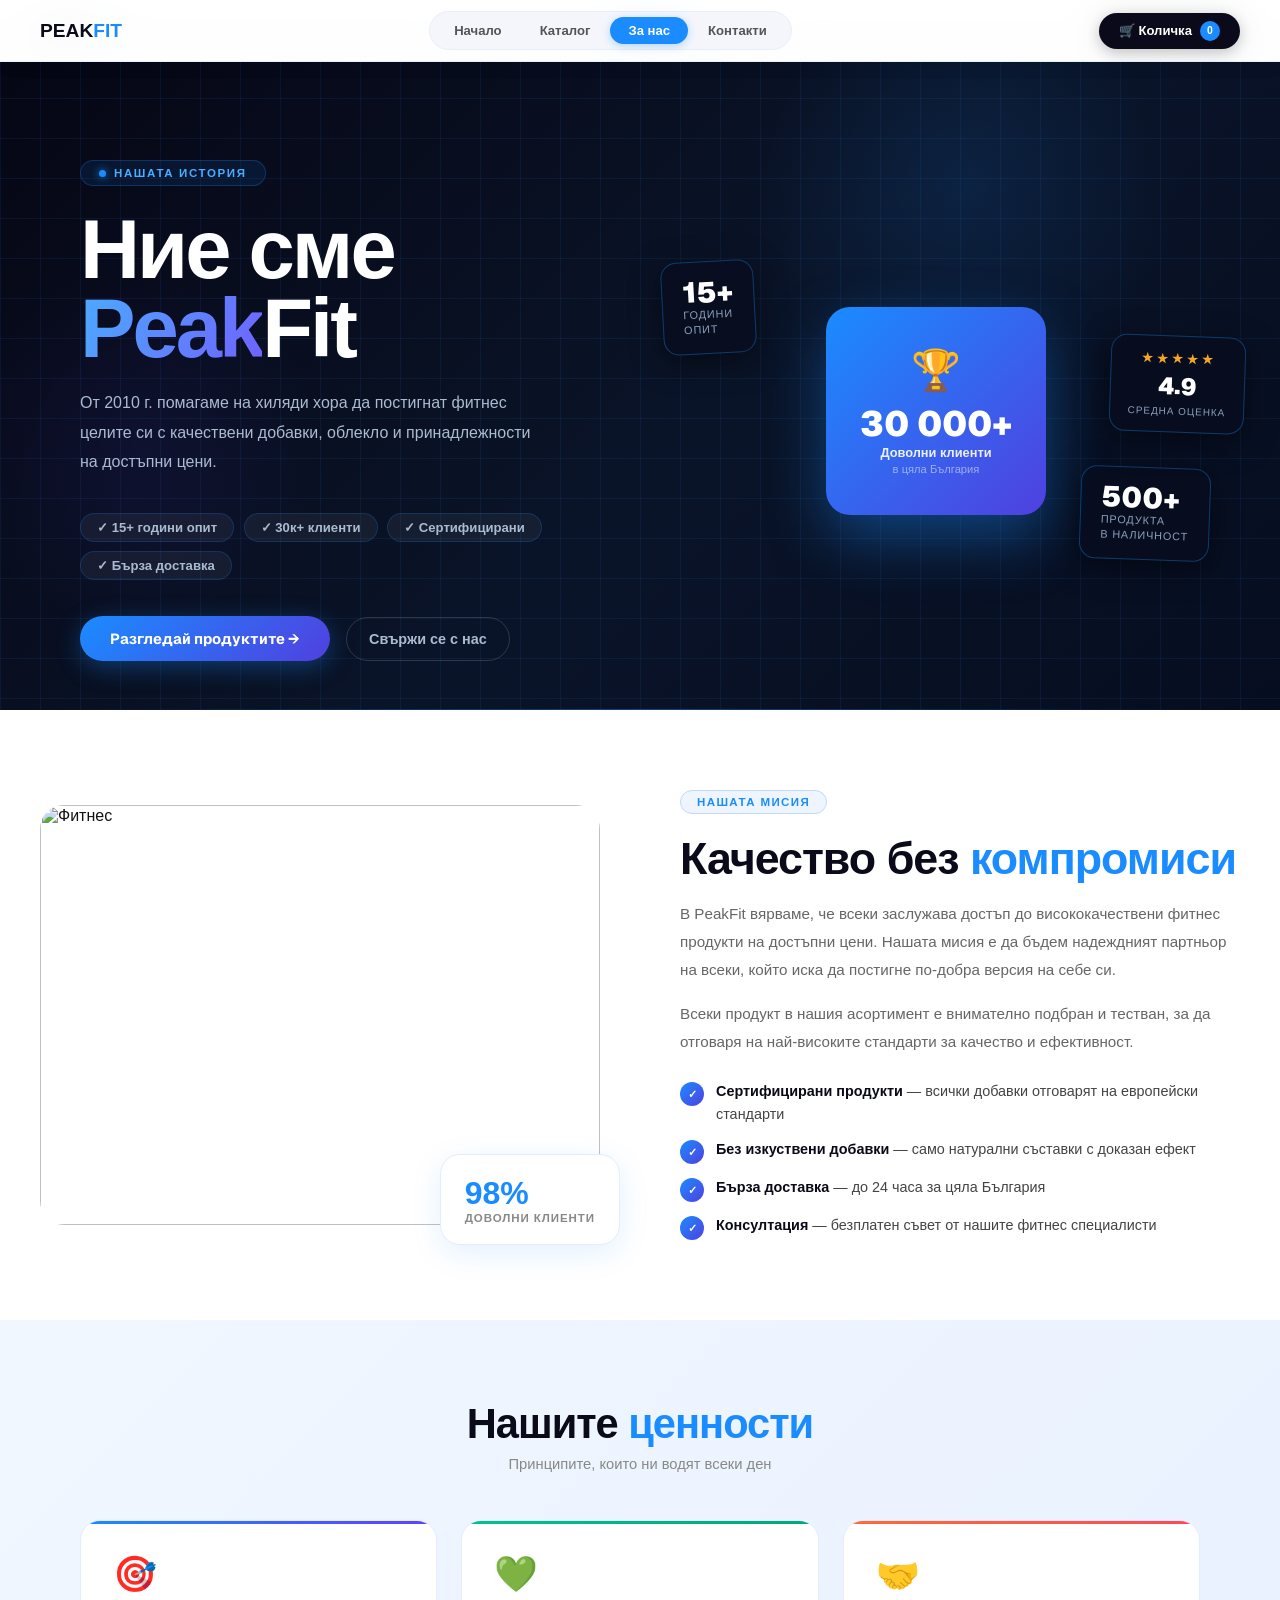
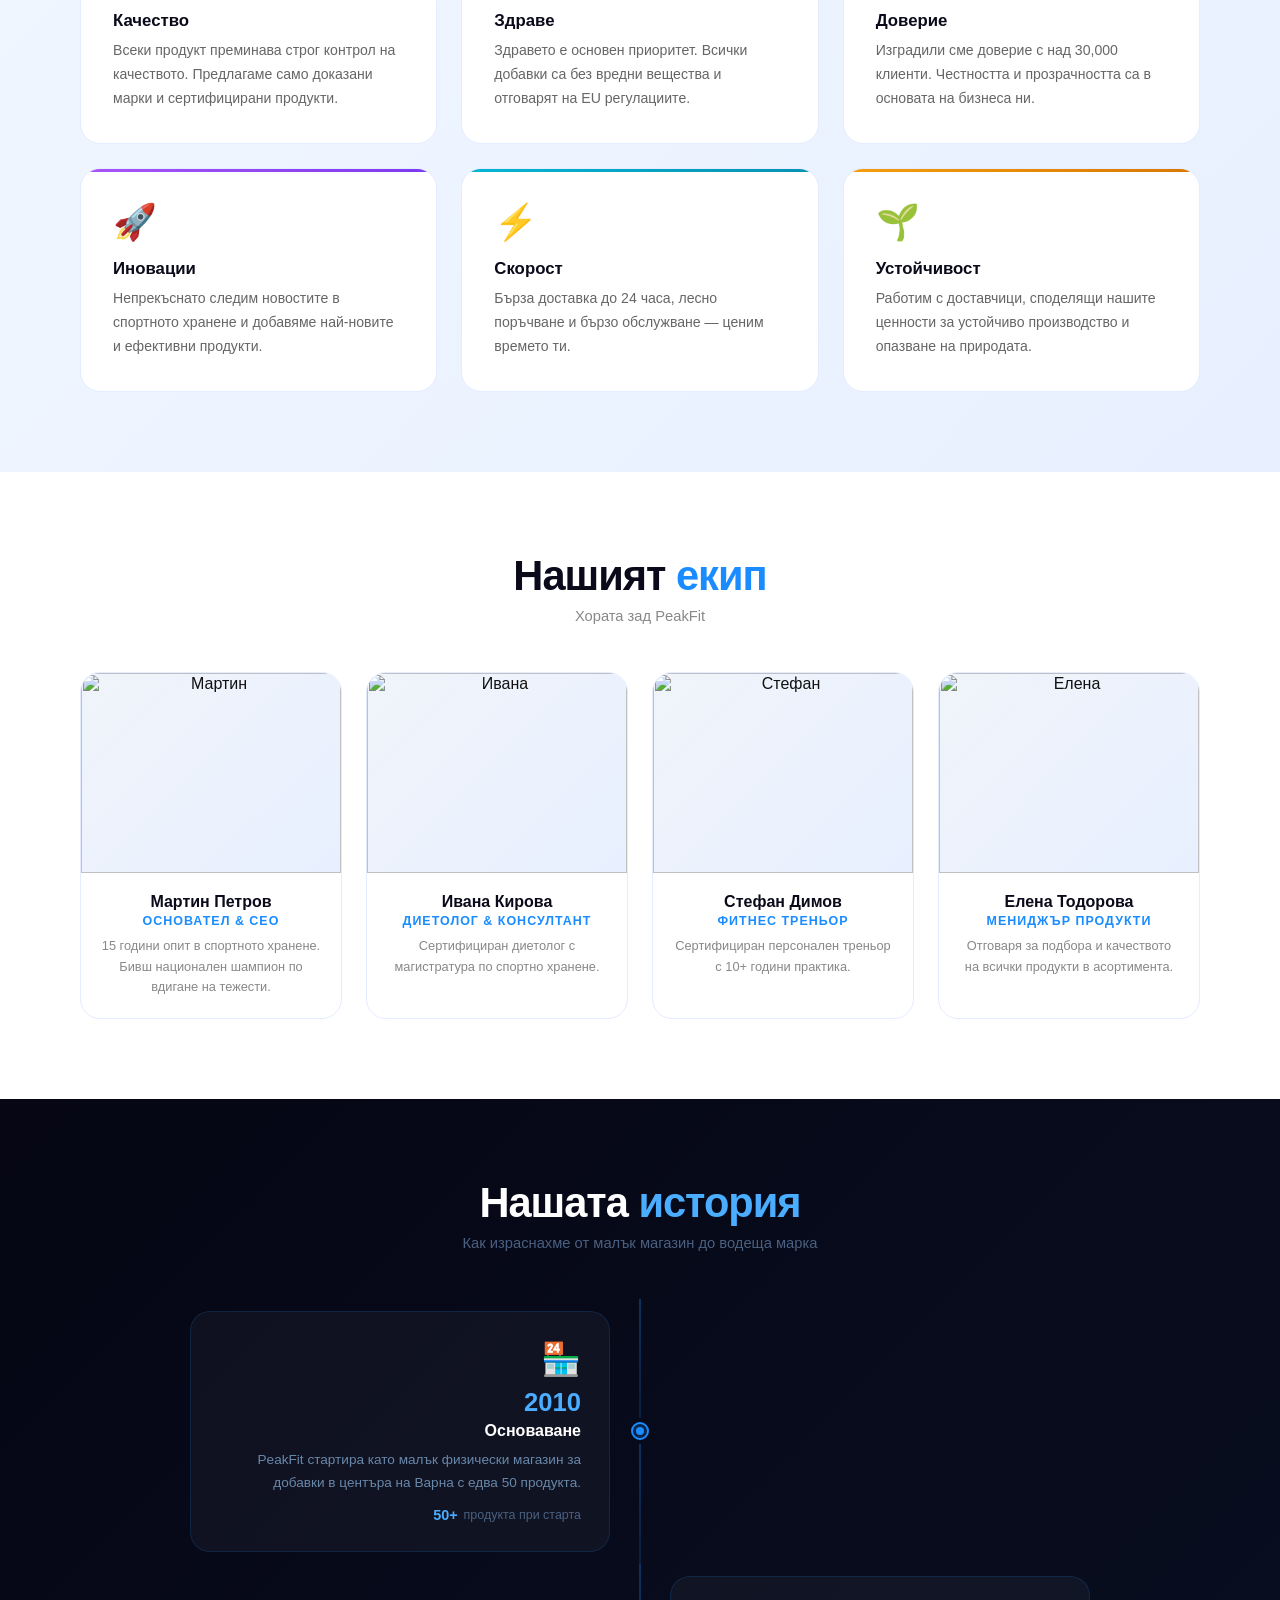
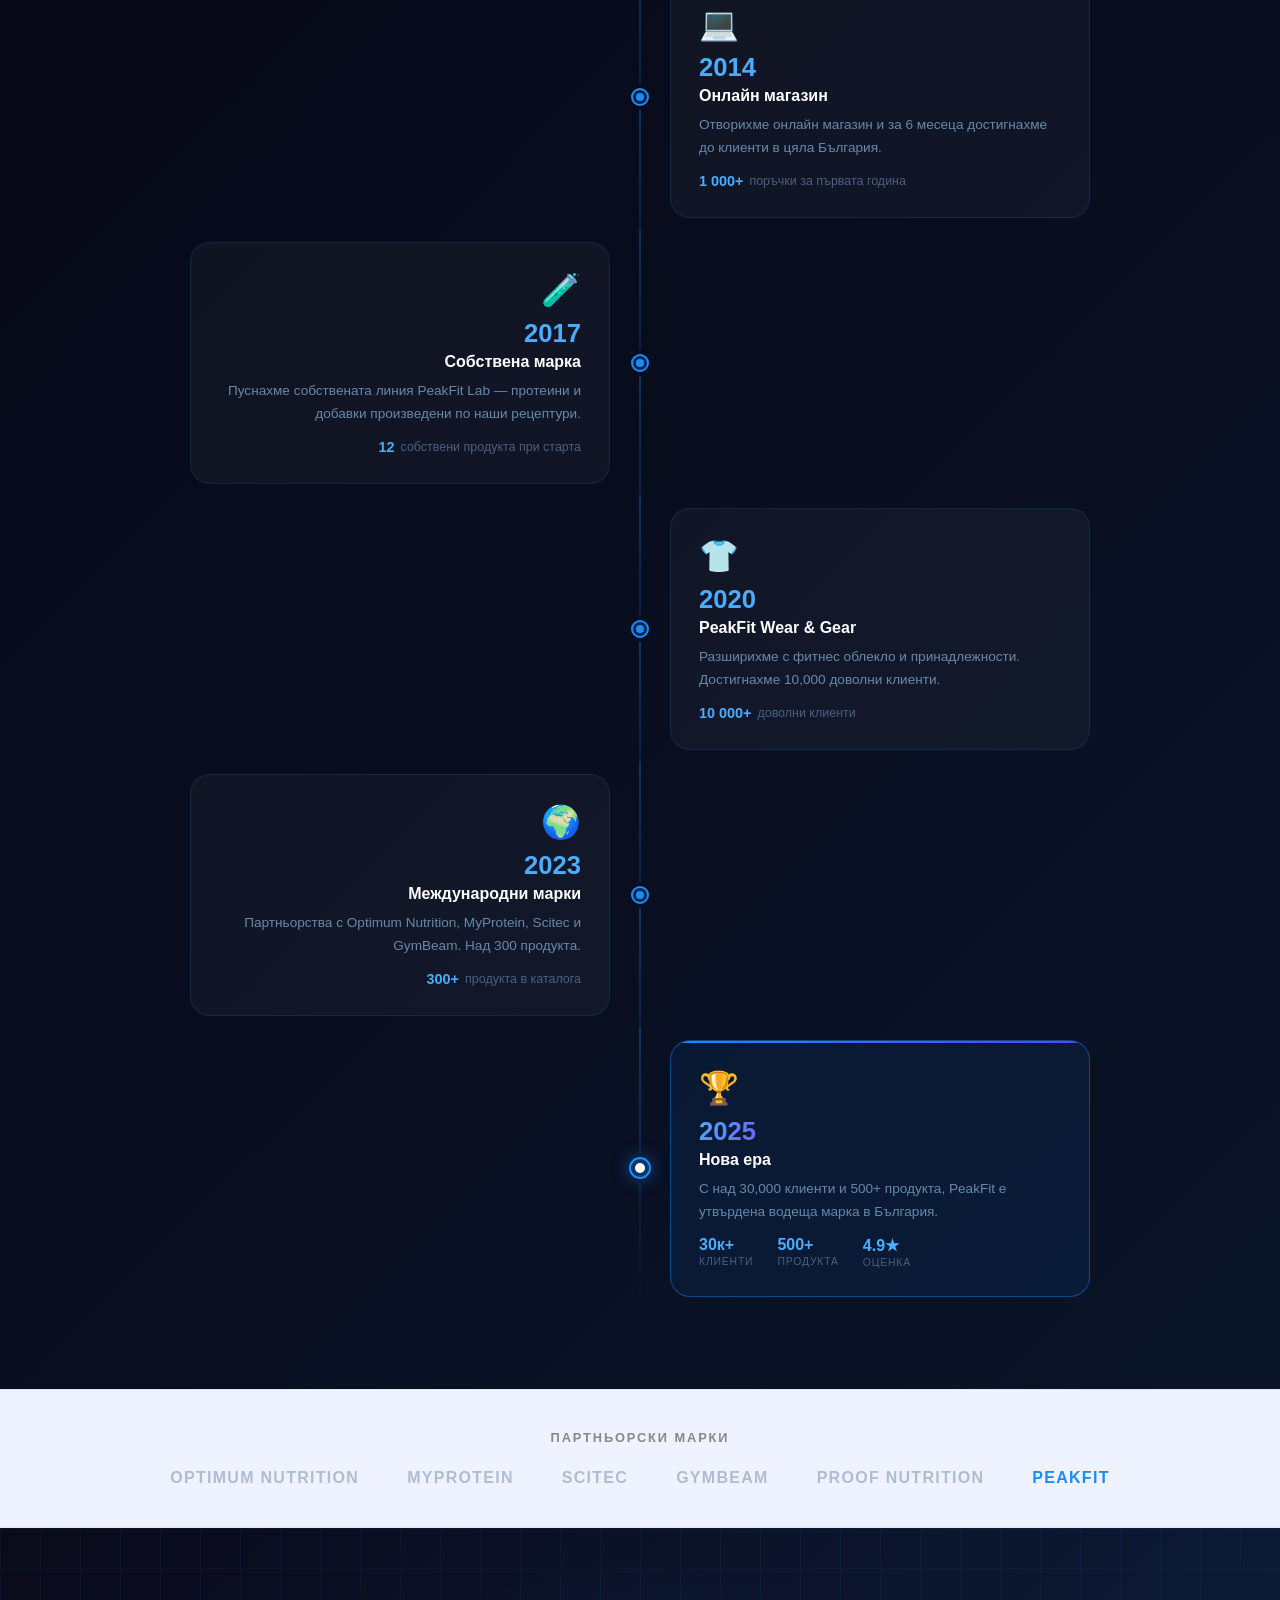
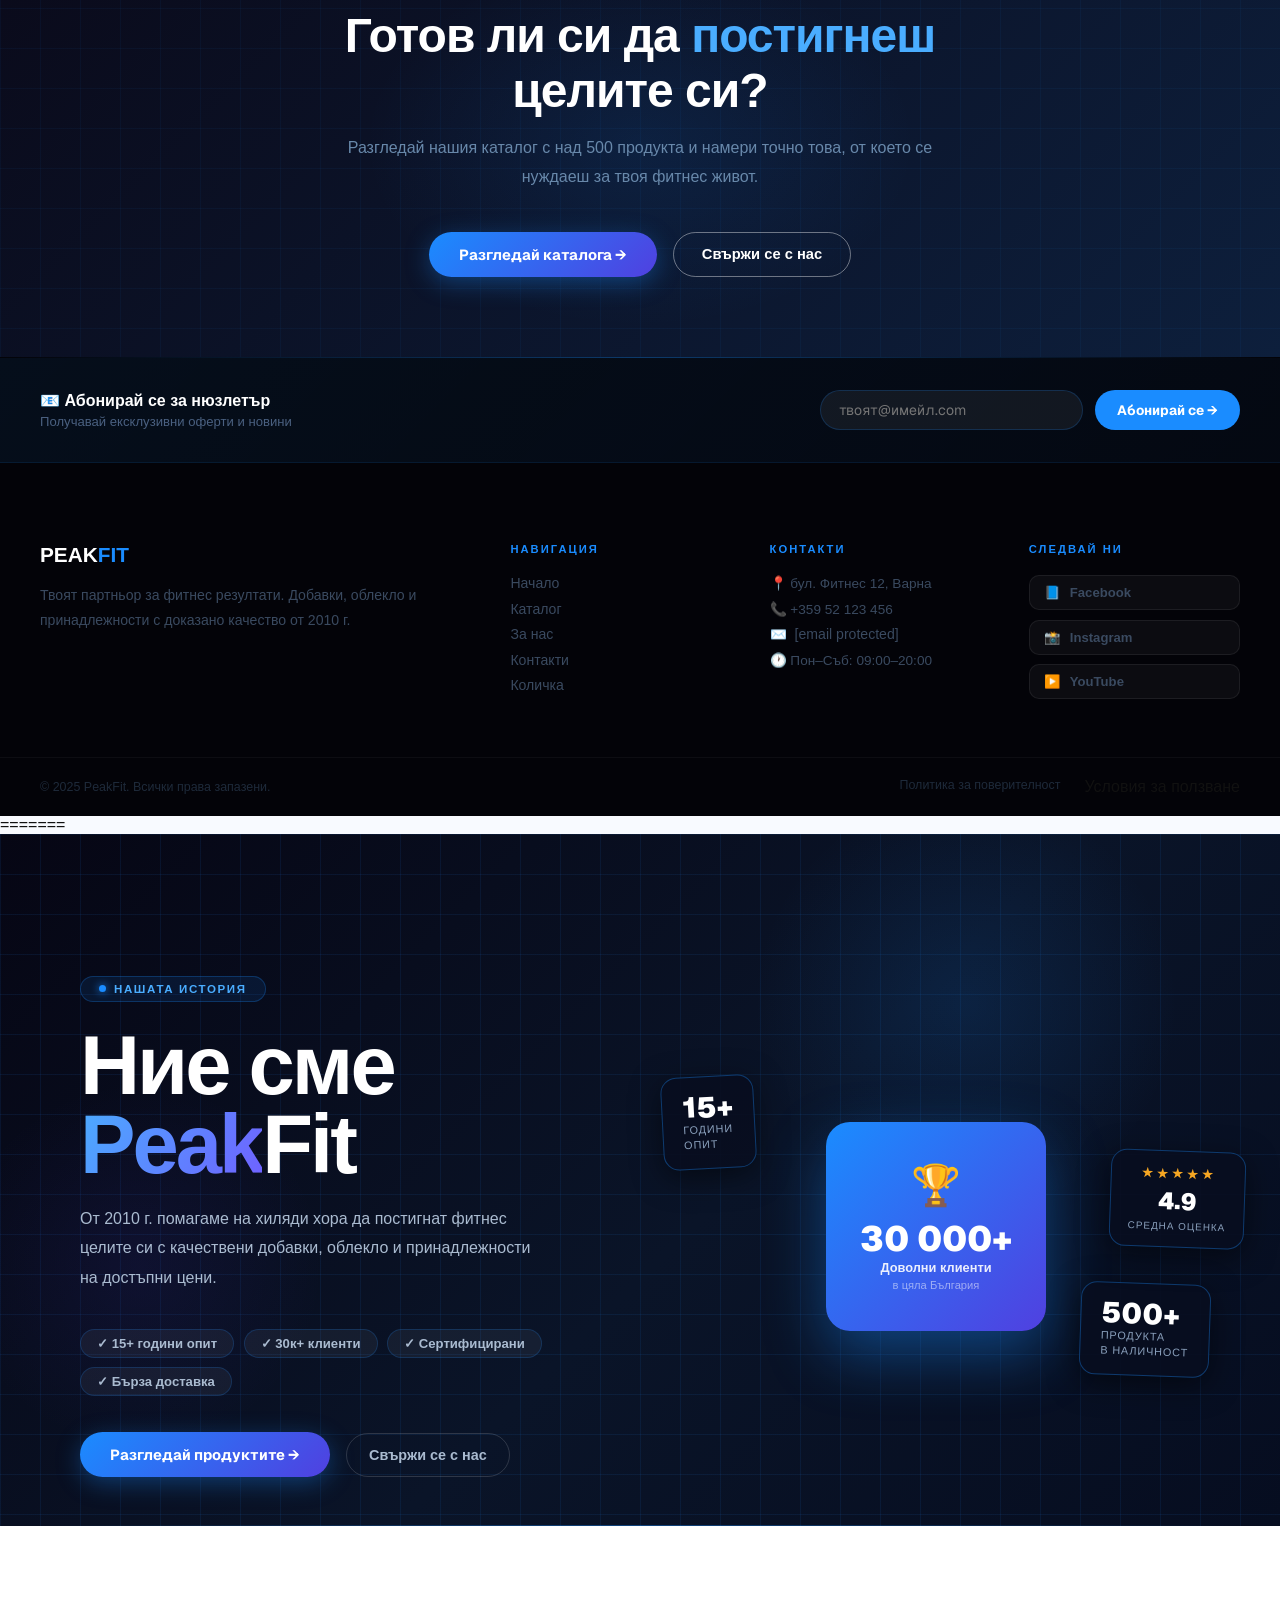
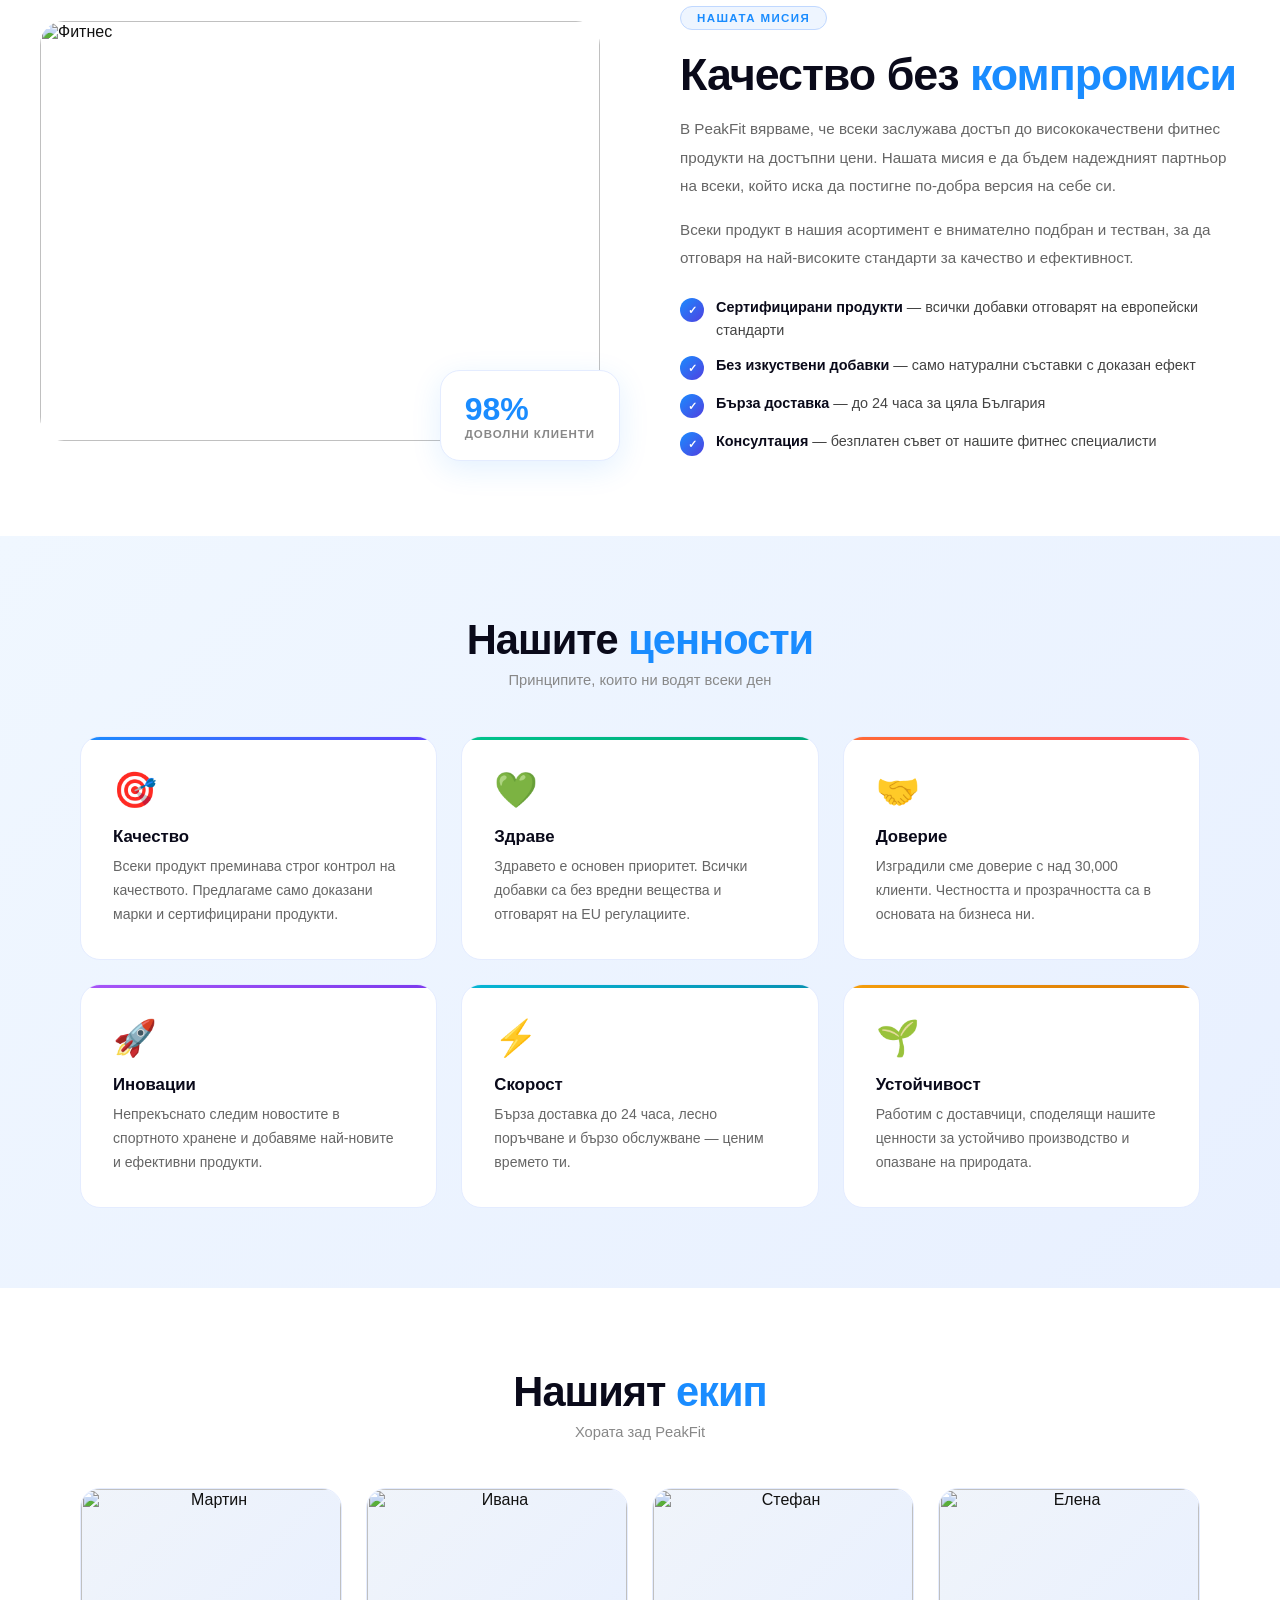
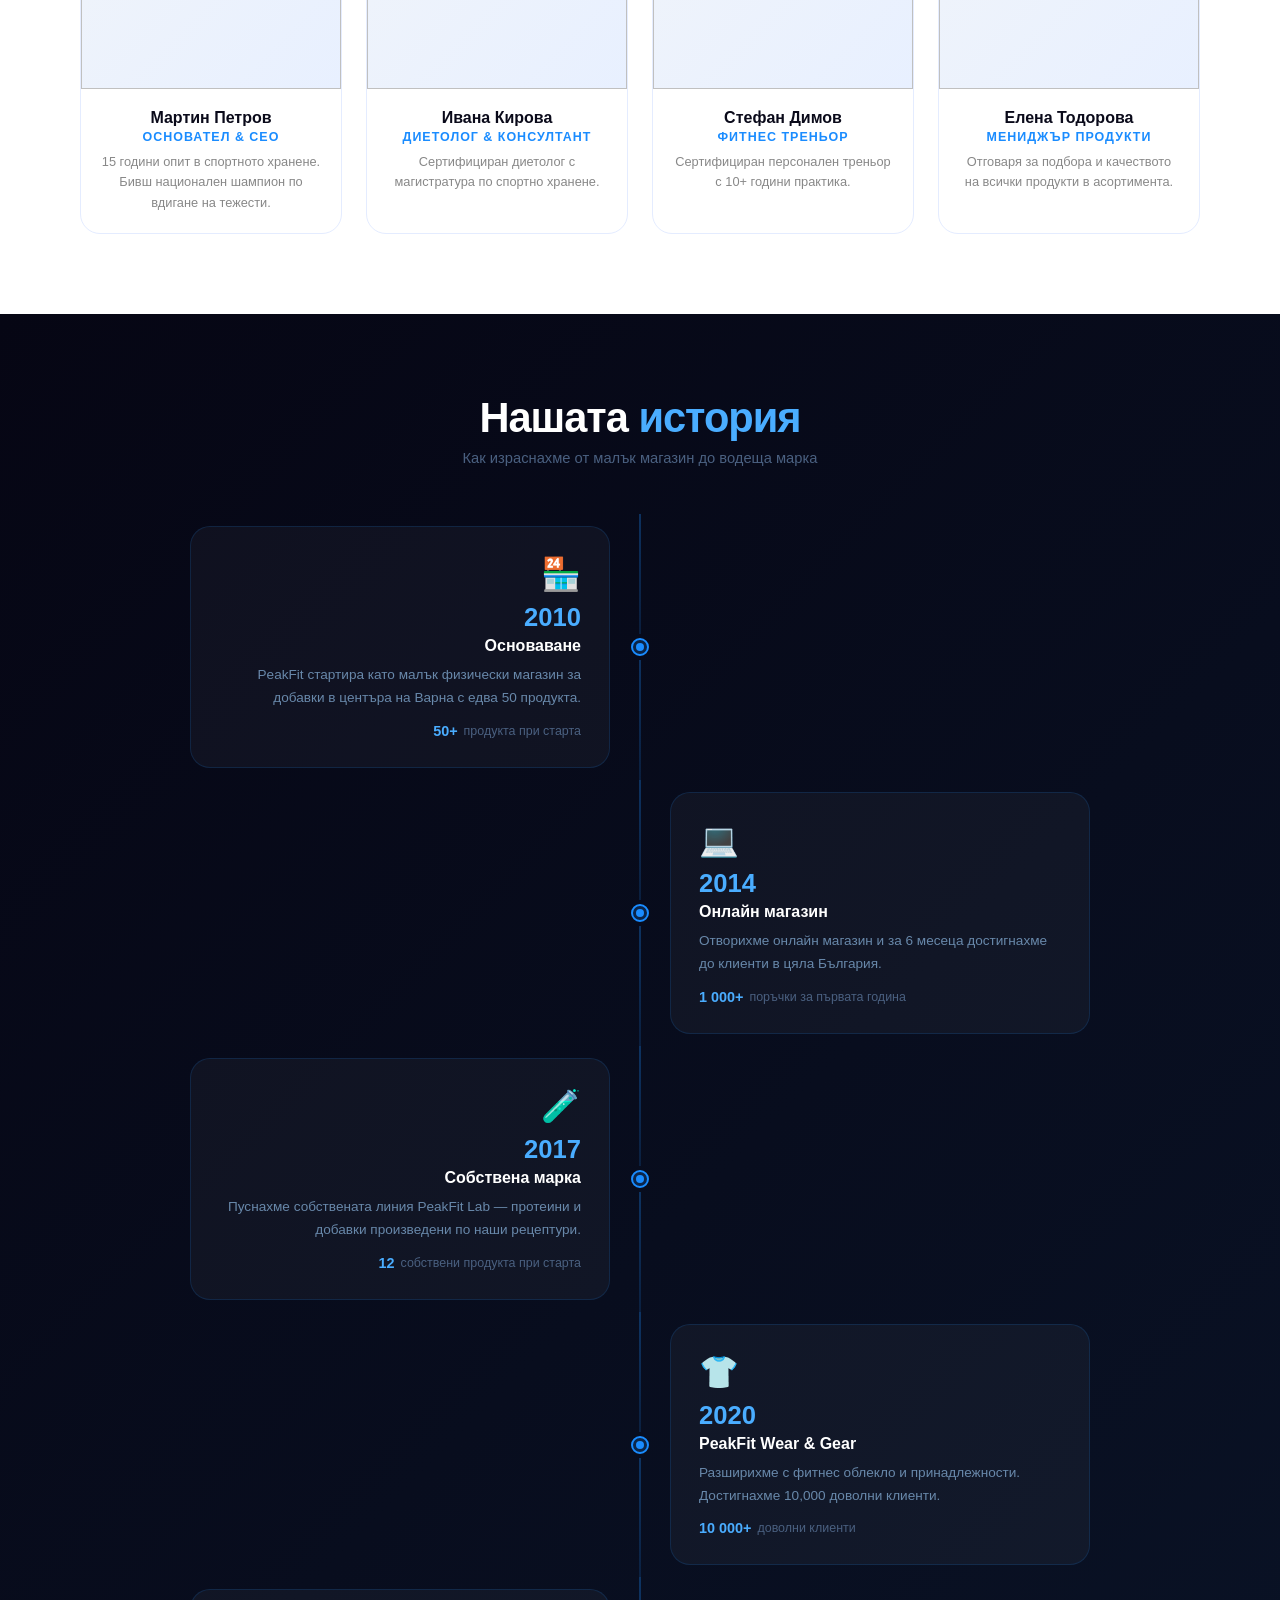
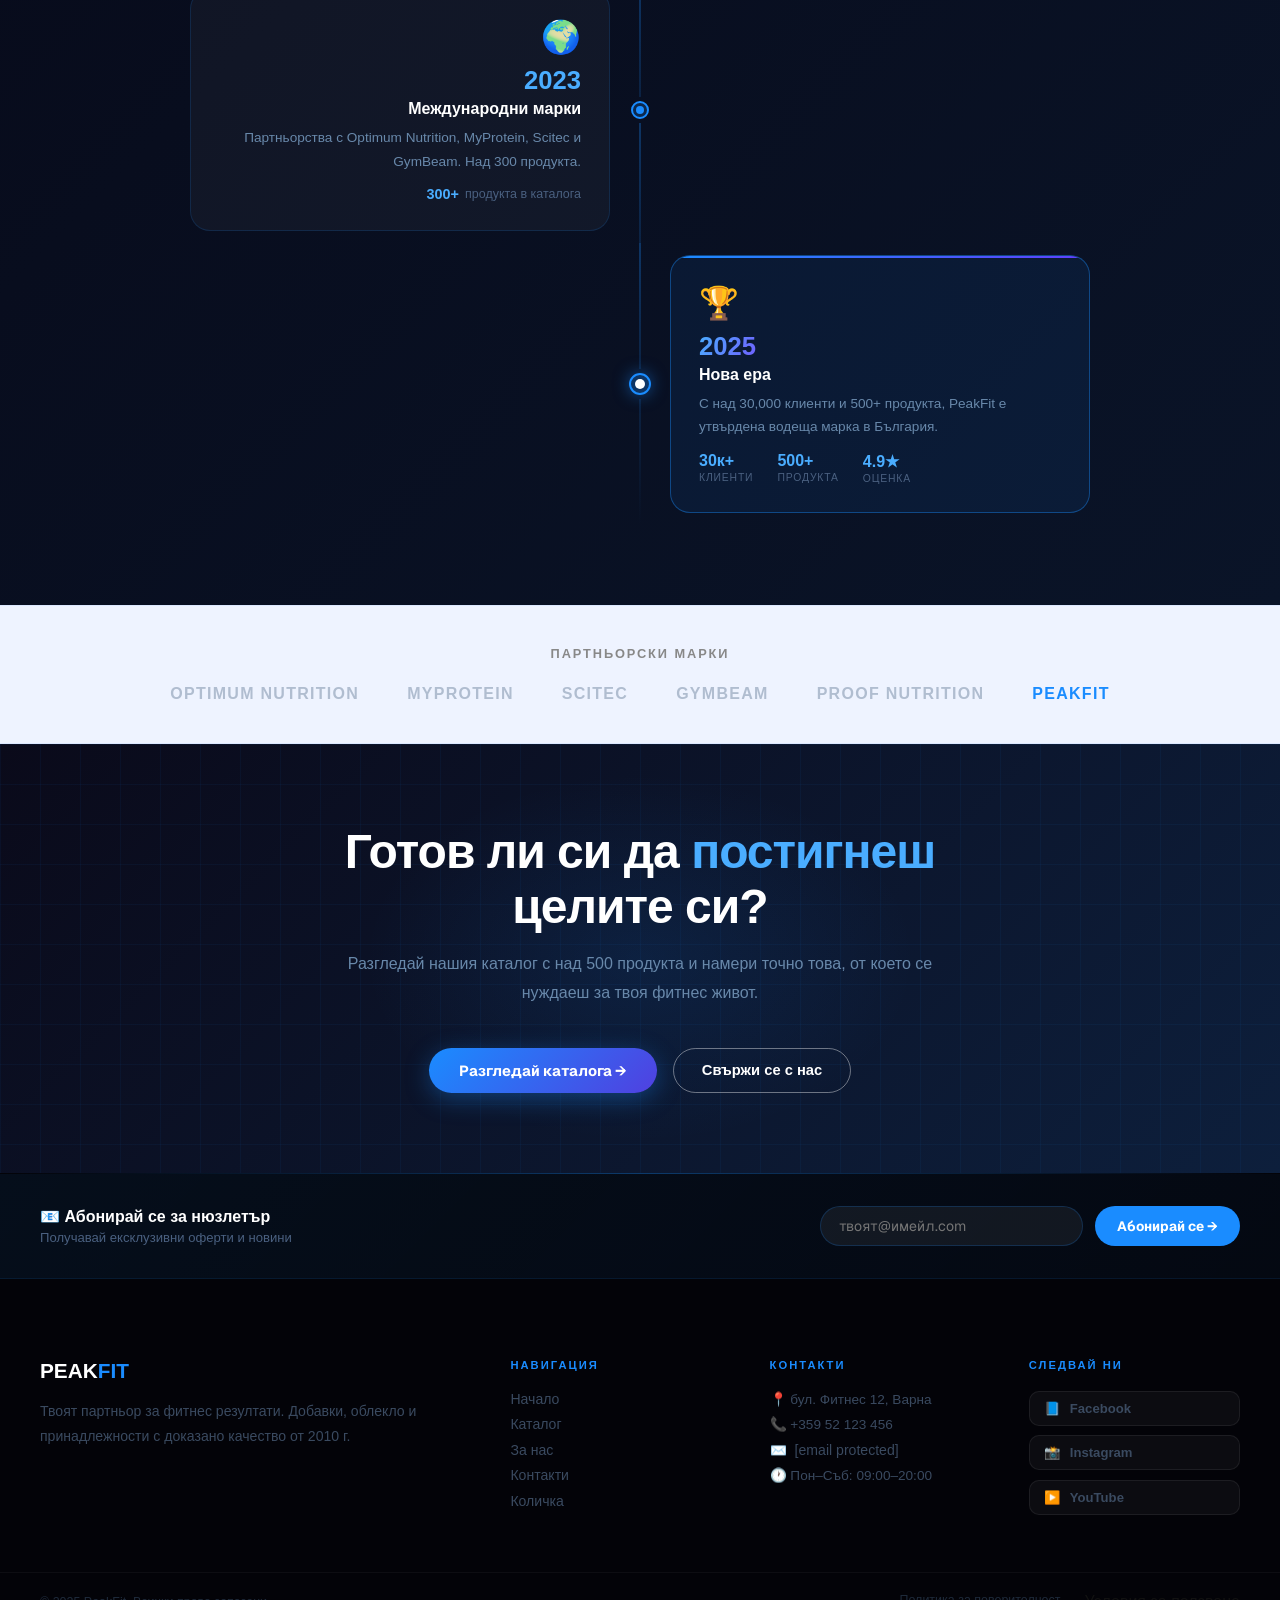
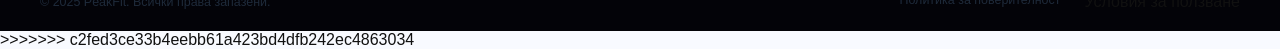
==== commit 7330e449: "responsive design" ====
--- a/about.html
+++ b/about.html
@@ -1,273 +1,548 @@
-<!DOCTYPE html>
-<html lang="bg">
-<head>
-  <meta charset="UTF-8"/>
-  <meta name="viewport" content="width=device-width, initial-scale=1.0"/>
-  <title>За нас | PeakFit</title>
-  <link rel="stylesheet" href="style.css"/>
-</head>
-<body>
-
-<!-- навигация -->
-<nav class="nav">
-  <a href="index.html" class="nav-logo">PEAK<span>FIT</span></a>
-  <div class="nav-pill">
-    <a href="index.html">Начало</a>
-    <a href="catalog.html">Каталог</a>
-    <a href="about.html" class="on">За нас</a>
-    <a href="contact.html">Контакти</a>
-  </div>
-  <a href="cart.html" class="nav-cart">🛒 Количка <span class="nav-badge" id="cartBadge">0</span></a>
-</nav>
-
-<!-- hero секцията с плаващите карти -->
-<section class="about-hero">
-  <div class="grid-overlay"></div>
-  <div class="about-hero-blob about-hero-blob-tr"></div>
-  <div class="about-hero-blob about-hero-blob-bl"></div>
-
-  <div class="about-hero-inner">
-    <div>
-      <div class="about-tag mb-6">
-        <span class="about-tag-dot"></span>
-        <span>Нашата история</span>
-      </div>
-      <h1 class="about-hero-h1">
-        Ние сме<br>
-        <span class="about-hero-h1-grad">Peak</span><span class="text-white">Fit</span>
-      </h1>
-      <p class="about-hero-desc">
-        От 2010 г. помагаме на хиляди хора да постигнат фитнес целите си с качествени добавки, облекло и принадлежности на достъпни цени.
-      </p>
-      <div class="about-hero-tags">
-        <span class="about-hero-tag-item">✓ 15+ години опит</span>
-        <span class="about-hero-tag-item">✓ 30к+ клиенти</span>
-        <span class="about-hero-tag-item">✓ Сертифицирани</span>
-        <span class="about-hero-tag-item">✓ Бърза доставка</span>
-      </div>
-      <div class="about-hero-cta">
-        <a href="catalog.html" class="btn-primary">Разгледай продуктите →</a>
-        <a href="contact.html" class="about-hero-btn-ghost">Свържи се с нас</a>
-      </div>
-    </div>
-
-    <div class="about-hero-visual">
-      <div class="about-stat-main">
-        <div class="about-stat-emoji">🏆</div>
-        <div class="about-stat-main-num">30 000+</div>
-        <div class="about-stat-main-title">Доволни клиенти</div>
-        <div class="about-stat-main-sub">в цяла България</div>
-      </div>
-      <div class="about-float-card about-float-tl">
-        <div class="about-stat-num">15+</div>
-        <div class="about-stat-label">Години<br>опит</div>
-      </div>
-      <div class="about-float-card about-float-br">
-        <div class="about-stat-num">500+</div>
-        <div class="about-stat-label">Продукта<br>в наличност</div>
-      </div>
-      <div class="about-float-card about-float-mid">
-        <span class="about-float-stars">★★★★★</span>
-        <span class="about-float-num">4.9</span>
-        <span class="about-float-label">Средна оценка</span>
-      </div>
-    </div>
-  </div>
-  <div class="about-hero-divider"></div>
-</section>
-
-<!-- секция с мисията -->
-<section class="mission-sec">
-  <div class="mission-inner">
-    <div class="mission-img-wrap">
-      <div class="mission-img">
-        <img src="https://images.unsplash.com/photo-1534438327276-14e5300c3a48?w=700&q=80" alt="Фитнес"/>
-      </div>
-      <div class="mission-badge">
-        <span class="mission-badge-n">98%</span>
-        <span class="mission-badge-l">Доволни клиенти</span>
-      </div>
-    </div>
-    <div class="mission-text">
-      <div class="sec-tag"><span>Нашата мисия</span></div>
-      <h2>Качество без <span>компромиси</span></h2>
-      <p>В PeakFit вярваме, че всеки заслужава достъп до висококачествени фитнес продукти на достъпни цени. Нашата мисия е да бъдем надеждният партньор на всеки, който иска да постигне по-добра версия на себе си.</p>
-      <p>Всеки продукт в нашия асортимент е внимателно подбран и тестван, за да отговаря на най-високите стандарти за качество и ефективност.</p>
-      <div class="mission-checks">
-        <div class="mc"><div class="mc-icon">✓</div><div class="mc-text"><strong>Сертифицирани продукти</strong> — всички добавки отговарят на европейски стандарти</div></div>
-        <div class="mc"><div class="mc-icon">✓</div><div class="mc-text"><strong>Без изкуствени добавки</strong> — само натурални съставки с доказан ефект</div></div>
-        <div class="mc"><div class="mc-icon">✓</div><div class="mc-text"><strong>Бърза доставка</strong> — до 24 часа за цяла България</div></div>
-        <div class="mc"><div class="mc-icon">✓</div><div class="mc-text"><strong>Консултация</strong> — безплатен съвет от нашите фитнес специалисти</div></div>
-      </div>
-    </div>
-  </div>
-</section>
-
-<!-- ценностите -->
-<section class="values-sec">
-  <div class="con">
-    <h2 class="sec-title">Нашите <span class="accent">ценности</span></h2>
-    <p class="sec-sub">Принципите, които ни водят всеки ден</p>
-    <div class="values-grid">
-      <div class="val-card blue"><div class="val-icon">🎯</div><div class="val-title">Качество</div><div class="val-desc">Всеки продукт преминава строг контрол на качеството. Предлагаме само доказани марки и сертифицирани продукти.</div></div>
-      <div class="val-card green"><div class="val-icon">💚</div><div class="val-title">Здраве</div><div class="val-desc">Здравето е основен приоритет. Всички добавки са без вредни вещества и отговарят на EU регулациите.</div></div>
-      <div class="val-card orange"><div class="val-icon">🤝</div><div class="val-title">Доверие</div><div class="val-desc">Изградили сме доверие с над 30,000 клиенти. Честността и прозрачността са в основата на бизнеса ни.</div></div>
-      <div class="val-card purple"><div class="val-icon">🚀</div><div class="val-title">Иновации</div><div class="val-desc">Непрекъснато следим новостите в спортното хранене и добавяме най-новите и ефективни продукти.</div></div>
-      <div class="val-card teal"><div class="val-icon">⚡</div><div class="val-title">Скорост</div><div class="val-desc">Бърза доставка до 24 часа, лесно поръчване и бързо обслужване — ценим времето ти.</div></div>
-      <div class="val-card yellow"><div class="val-icon">🌱</div><div class="val-title">Устойчивост</div><div class="val-desc">Работим с доставчици, споделящи нашите ценности за устойчиво производство и опазване на природата.</div></div>
-    </div>
-  </div>
-</section>
-
-<!-- екипа -->
-<section class="team-sec">
-  <div class="con">
-    <h2 class="sec-title">Нашият <span class="accent">екип</span></h2>
-    <p class="sec-sub">Хората зад PeakFit</p>
-    <div class="team-grid">
-      <div class="team-card">
-        <div class="team-img"><img src="https://images.unsplash.com/photo-1570295999919-56ceb5ecca61?w=400&q=80" alt="Мартин"/></div>
-        <div class="team-info"><div class="team-name">Мартин Петров</div><div class="team-role">Основател & CEO</div><div class="team-bio">15 години опит в спортното хранене. Бивш национален шампион по вдигане на тежести.</div></div>
-      </div>
-      <div class="team-card">
-        <div class="team-img"><img src="https://images.unsplash.com/photo-1494790108377-be9c29b29330?w=400&q=80" alt="Ивана"/></div>
-        <div class="team-info"><div class="team-name">Ивана Кирова</div><div class="team-role">Диетолог & Консултант</div><div class="team-bio">Сертифициран диетолог с магистратура по спортно хранене.</div></div>
-      </div>
-      <div class="team-card">
-        <div class="team-img"><img src="https://images.unsplash.com/photo-1507003211169-0a1dd7228f2d?w=400&q=80" alt="Стефан"/></div>
-        <div class="team-info"><div class="team-name">Стефан Димов</div><div class="team-role">Фитнес треньор</div><div class="team-bio">Сертифициран персонален треньор с 10+ години практика.</div></div>
-      </div>
-      <div class="team-card">
-        <div class="team-img"><img src="https://images.unsplash.com/photo-1438761681033-6461ffad8d80?w=400&q=80" alt="Елена"/></div>
-        <div class="team-info"><div class="team-name">Елена Тодорова</div><div class="team-role">Мениджър продукти</div><div class="team-bio">Отговаря за подбора и качеството на всички продукти в асортимента.</div></div>
-      </div>
-    </div>
-  </div>
-</section>
-
-<!-- история на фирмата -->
-<section class="timeline-sec">
-  <div class="con">
-    <h2 class="sec-title">Нашата <span class="accent-light">история</span></h2>
-    <p class="sec-sub">Как израснахме от малък магазин до водеща марка</p>
-    <div class="tl-wrap">
-      <div class="tl-row tl-left">
-        <div class="tl-card"><div class="tl-card-icon">🏪</div><div class="tl-year-badge">2010</div><div class="tl-card-title">Основаване</div><div class="tl-card-desc">PeakFit стартира като малък физически магазин за добавки в центъра на Варна с едва 50 продукта.</div><div class="tl-card-stat"><span>50+</span> продукта при старта</div></div>
-        <div class="tl-center"><div class="tl-line"></div><div class="tl-dot-wrap"><div class="tl-dot-outer"><div class="tl-dot-inner"></div></div></div><div class="tl-line"></div></div>
-        <div class="tl-empty"></div>
-      </div>
-      <div class="tl-row tl-right">
-        <div class="tl-empty"></div>
-        <div class="tl-center"><div class="tl-line"></div><div class="tl-dot-wrap"><div class="tl-dot-outer"><div class="tl-dot-inner"></div></div></div><div class="tl-line"></div></div>
-        <div class="tl-card"><div class="tl-card-icon">💻</div><div class="tl-year-badge">2014</div><div class="tl-card-title">Онлайн магазин</div><div class="tl-card-desc">Отворихме онлайн магазин и за 6 месеца достигнахме до клиенти в цяла България.</div><div class="tl-card-stat"><span>1 000+</span> поръчки за първата година</div></div>
-      </div>
-      <div class="tl-row tl-left">
-        <div class="tl-card"><div class="tl-card-icon">🧪</div><div class="tl-year-badge">2017</div><div class="tl-card-title">Собствена марка</div><div class="tl-card-desc">Пуснахме собствената линия PeakFit Lab — протеини и добавки произведени по наши рецептури.</div><div class="tl-card-stat"><span>12</span> собствени продукта при старта</div></div>
-        <div class="tl-center"><div class="tl-line"></div><div class="tl-dot-wrap"><div class="tl-dot-outer"><div class="tl-dot-inner"></div></div></div><div class="tl-line"></div></div>
-        <div class="tl-empty"></div>
-      </div>
-      <div class="tl-row tl-right">
-        <div class="tl-empty"></div>
-        <div class="tl-center"><div class="tl-line"></div><div class="tl-dot-wrap"><div class="tl-dot-outer"><div class="tl-dot-inner"></div></div></div><div class="tl-line"></div></div>
-        <div class="tl-card"><div class="tl-card-icon">👕</div><div class="tl-year-badge">2020</div><div class="tl-card-title">PeakFit Wear & Gear</div><div class="tl-card-desc">Разширихме с фитнес облекло и принадлежности. Достигнахме 10,000 доволни клиенти.</div><div class="tl-card-stat"><span>10 000+</span> доволни клиенти</div></div>
-      </div>
-      <div class="tl-row tl-left">
-        <div class="tl-card"><div class="tl-card-icon">🌍</div><div class="tl-year-badge">2023</div><div class="tl-card-title">Международни марки</div><div class="tl-card-desc">Партньорства с Optimum Nutrition, MyProtein, Scitec и GymBeam. Над 300 продукта.</div><div class="tl-card-stat"><span>300+</span> продукта в каталога</div></div>
-        <div class="tl-center"><div class="tl-line"></div><div class="tl-dot-wrap"><div class="tl-dot-outer"><div class="tl-dot-inner"></div></div></div><div class="tl-line"></div></div>
-        <div class="tl-empty"></div>
-      </div>
-      <div class="tl-row tl-right tl-last">
-        <div class="tl-empty"></div>
-        <div class="tl-center"><div class="tl-line"></div><div class="tl-dot-wrap tl-dot-active"><div class="tl-dot-outer"><div class="tl-dot-inner"></div></div></div><div class="tl-line tl-line-fade"></div></div>
-        <div class="tl-card tl-card-active"><div class="tl-card-icon">🏆</div><div class="tl-year-badge tl-year-active">2025</div><div class="tl-card-title">Нова ера</div><div class="tl-card-desc">С над 30,000 клиенти и 500+ продукта, PeakFit е утвърдена водеща марка в България.</div><div class="tl-card-stats-row"><div class="tl-mini-stat"><span>30к+</span><small>Клиенти</small></div><div class="tl-mini-stat"><span>500+</span><small>Продукта</small></div><div class="tl-mini-stat"><span>4.9★</span><small>Оценка</small></div></div></div>
-      </div>
-    </div>
-  </div>
-</section>
-
-<!-- партньорски марки -->
-<section class="brands-bar">
-  <div class="brands-bar-inner">
-    <h3>Партньорски марки</h3>
-    <div class="brands-row">
-      <span class="brand-item">OPTIMUM NUTRITION</span>
-      <span class="brand-item">MYPROTEIN</span>
-      <span class="brand-item">SCITEC</span>
-      <span class="brand-item">GYMBEAM</span>
-      <span class="brand-item">PROOF NUTRITION</span>
-      <span class="brand-item own">PEAKFIT</span>
-    </div>
-  </div>
-</section>
-
-<!-- призив за действие -->
-<section class="cta-sec">
-  <div class="cta-blob"></div>
-  <div class="cta-inner">
-    <h2>Готов ли си да <span>постигнеш</span> целите си?</h2>
-    <p>Разгледай нашия каталог с над 500 продукта и намери точно това, от което се нуждаеш за твоя фитнес живот.</p>
-    <div class="cta-btns">
-      <a href="catalog.html" class="btn-primary">Разгледай каталога →</a>
-      <a href="contact.html" class="cta-btn-ghost">Свържи се с нас</a>
-    </div>
-  </div>
-</section>
-
-<!-- footer -->
-<footer class="footer">
-  <div class="footer-top-line"></div>
-  <div class="footer-newsletter">
-    <div class="footer-newsletter-inner">
-      <div>
-        <div class="nl-title">📧 Абонирай се за нюзлетър</div>
-        <div class="nl-sub">Получавай ексклузивни оферти и новини</div>
-      </div>
-      <div class="nl-row">
-        <input type="email" placeholder="твоят@имейл.com" class="nl-input"/>
-        <button onclick="return false;" class="newsletter-btn nl-btn newsletter-btn">Абонирай се →</button>
-      </div>
-    </div>
-  </div>
-  <div class="footer-grid">
-    <div class="footer-col">
-      <span class="footer-logo-txt">PEAK<span>FIT</span></span>
-      <p>Твоят партньор за фитнес резултати. Добавки, облекло и принадлежности с доказано качество от 2010 г.</p>
-    </div>
-    <div class="footer-col">
-      <h4>Навигация</h4>
-      <ul>
-        <li><a href="index.html">Начало</a></li>
-        <li><a href="catalog.html">Каталог</a></li>
-        <li><a href="about.html">За нас</a></li>
-        <li><a href="contact.html">Контакти</a></li>
-        <li><a href="cart.html">Количка</a></li>
-      </ul>
-    </div>
-    <div class="footer-col">
-      <h4>Контакти</h4>
-      <ul>
-        <li>📍 бул. Фитнес 12, Варна</li>
-        <li>📞 +359 52 123 456</li>
-        <li>✉️ <a href="/cdn-cgi/l/email-protection" class="__cf_email__" data-cfemail="6e070008012e1e0b0f0508071a400c09">[email&#160;protected]</a></li>
-        <li>🕐 Пон–Съб: 09:00–20:00</li>
-      </ul>
-    </div>
-    <div class="footer-col">
-      <h4>Следвай ни</h4>
-      <a href="#" class="footer-social-btn"><span>📘</span><span>Facebook</span></a>
-      <a href="#" class="footer-social-btn"><span>📸</span><span>Instagram</span></a>
-      <a href="#" class="footer-social-btn"><span>▶️</span><span>YouTube</span></a>
-    </div>
-  </div>
-  <div class="footer-bottom">
-    <span>© 2025 PeakFit. Всички права запазени.</span>
-    <div class="footer-links">
-      <a href="#">Политика за поверителност</a>
-      Условия за ползване</a>
-    </div>
-  </div>
-</footer>
-
-<script src="main.js"></script>
-</body>
+<<<<<<< HEAD
+<!DOCTYPE html>
+<html lang="bg">
+<head>
+  <meta charset="UTF-8"/>
+  <meta name="viewport" content="width=device-width, initial-scale=1.0"/>
+  <title>За нас | PeakFit</title>
+  <link rel="stylesheet" href="style.css"/>
+</head>
+<body>
+
+<!-- навигация -->
+<nav class="nav">
+  <a href="index.html" class="nav-logo">PEAK<span>FIT</span></a>
+  <div class="nav-pill">
+    <a href="index.html">Начало</a>
+    <a href="catalog.html">Каталог</a>
+    <a href="about.html" class="on">За нас</a>
+    <a href="contact.html">Контакти</a>
+  </div>
+  <a href="cart.html" class="nav-cart">🛒 Количка <span class="nav-badge" id="cartBadge">0</span></a>
+</nav>
+
+<!-- hero секцията с плаващите карти -->
+<section class="about-hero">
+  <div class="grid-overlay"></div>
+  <div class="about-hero-blob about-hero-blob-tr"></div>
+  <div class="about-hero-blob about-hero-blob-bl"></div>
+
+  <div class="about-hero-inner">
+    <div>
+      <div class="about-tag mb-6">
+        <span class="about-tag-dot"></span>
+        <span>Нашата история</span>
+      </div>
+      <h1 class="about-hero-h1">
+        Ние сме<br>
+        <span class="about-hero-h1-grad">Peak</span><span class="text-white">Fit</span>
+      </h1>
+      <p class="about-hero-desc">
+        От 2010 г. помагаме на хиляди хора да постигнат фитнес целите си с качествени добавки, облекло и принадлежности на достъпни цени.
+      </p>
+      <div class="about-hero-tags">
+        <span class="about-hero-tag-item">✓ 15+ години опит</span>
+        <span class="about-hero-tag-item">✓ 30к+ клиенти</span>
+        <span class="about-hero-tag-item">✓ Сертифицирани</span>
+        <span class="about-hero-tag-item">✓ Бърза доставка</span>
+      </div>
+      <div class="about-hero-cta">
+        <a href="catalog.html" class="btn-primary">Разгледай продуктите →</a>
+        <a href="contact.html" class="about-hero-btn-ghost">Свържи се с нас</a>
+      </div>
+    </div>
+
+    <div class="about-hero-visual">
+      <div class="about-stat-main">
+        <div class="about-stat-emoji">🏆</div>
+        <div class="about-stat-main-num">30 000+</div>
+        <div class="about-stat-main-title">Доволни клиенти</div>
+        <div class="about-stat-main-sub">в цяла България</div>
+      </div>
+      <div class="about-float-card about-float-tl">
+        <div class="about-stat-num">15+</div>
+        <div class="about-stat-label">Години<br>опит</div>
+      </div>
+      <div class="about-float-card about-float-br">
+        <div class="about-stat-num">500+</div>
+        <div class="about-stat-label">Продукта<br>в наличност</div>
+      </div>
+      <div class="about-float-card about-float-mid">
+        <span class="about-float-stars">★★★★★</span>
+        <span class="about-float-num">4.9</span>
+        <span class="about-float-label">Средна оценка</span>
+      </div>
+    </div>
+  </div>
+  <div class="about-hero-divider"></div>
+</section>
+
+<!-- секция с мисията -->
+<section class="mission-sec">
+  <div class="mission-inner">
+    <div class="mission-img-wrap">
+      <div class="mission-img">
+        <img src="https://images.unsplash.com/photo-1534438327276-14e5300c3a48?w=700&q=80" alt="Фитнес"/>
+      </div>
+      <div class="mission-badge">
+        <span class="mission-badge-n">98%</span>
+        <span class="mission-badge-l">Доволни клиенти</span>
+      </div>
+    </div>
+    <div class="mission-text">
+      <div class="sec-tag"><span>Нашата мисия</span></div>
+      <h2>Качество без <span>компромиси</span></h2>
+      <p>В PeakFit вярваме, че всеки заслужава достъп до висококачествени фитнес продукти на достъпни цени. Нашата мисия е да бъдем надеждният партньор на всеки, който иска да постигне по-добра версия на себе си.</p>
+      <p>Всеки продукт в нашия асортимент е внимателно подбран и тестван, за да отговаря на най-високите стандарти за качество и ефективност.</p>
+      <div class="mission-checks">
+        <div class="mc"><div class="mc-icon">✓</div><div class="mc-text"><strong>Сертифицирани продукти</strong> — всички добавки отговарят на европейски стандарти</div></div>
+        <div class="mc"><div class="mc-icon">✓</div><div class="mc-text"><strong>Без изкуствени добавки</strong> — само натурални съставки с доказан ефект</div></div>
+        <div class="mc"><div class="mc-icon">✓</div><div class="mc-text"><strong>Бърза доставка</strong> — до 24 часа за цяла България</div></div>
+        <div class="mc"><div class="mc-icon">✓</div><div class="mc-text"><strong>Консултация</strong> — безплатен съвет от нашите фитнес специалисти</div></div>
+      </div>
+    </div>
+  </div>
+</section>
+
+<!-- ценностите -->
+<section class="values-sec">
+  <div class="con">
+    <h2 class="sec-title">Нашите <span class="accent">ценности</span></h2>
+    <p class="sec-sub">Принципите, които ни водят всеки ден</p>
+    <div class="values-grid">
+      <div class="val-card blue"><div class="val-icon">🎯</div><div class="val-title">Качество</div><div class="val-desc">Всеки продукт преминава строг контрол на качеството. Предлагаме само доказани марки и сертифицирани продукти.</div></div>
+      <div class="val-card green"><div class="val-icon">💚</div><div class="val-title">Здраве</div><div class="val-desc">Здравето е основен приоритет. Всички добавки са без вредни вещества и отговарят на EU регулациите.</div></div>
+      <div class="val-card orange"><div class="val-icon">🤝</div><div class="val-title">Доверие</div><div class="val-desc">Изградили сме доверие с над 30,000 клиенти. Честността и прозрачността са в основата на бизнеса ни.</div></div>
+      <div class="val-card purple"><div class="val-icon">🚀</div><div class="val-title">Иновации</div><div class="val-desc">Непрекъснато следим новостите в спортното хранене и добавяме най-новите и ефективни продукти.</div></div>
+      <div class="val-card teal"><div class="val-icon">⚡</div><div class="val-title">Скорост</div><div class="val-desc">Бърза доставка до 24 часа, лесно поръчване и бързо обслужване — ценим времето ти.</div></div>
+      <div class="val-card yellow"><div class="val-icon">🌱</div><div class="val-title">Устойчивост</div><div class="val-desc">Работим с доставчици, споделящи нашите ценности за устойчиво производство и опазване на природата.</div></div>
+    </div>
+  </div>
+</section>
+
+<!-- екипа -->
+<section class="team-sec">
+  <div class="con">
+    <h2 class="sec-title">Нашият <span class="accent">екип</span></h2>
+    <p class="sec-sub">Хората зад PeakFit</p>
+    <div class="team-grid">
+      <div class="team-card">
+        <div class="team-img"><img src="https://images.unsplash.com/photo-1570295999919-56ceb5ecca61?w=400&q=80" alt="Мартин"/></div>
+        <div class="team-info"><div class="team-name">Мартин Петров</div><div class="team-role">Основател & CEO</div><div class="team-bio">15 години опит в спортното хранене. Бивш национален шампион по вдигане на тежести.</div></div>
+      </div>
+      <div class="team-card">
+        <div class="team-img"><img src="https://images.unsplash.com/photo-1494790108377-be9c29b29330?w=400&q=80" alt="Ивана"/></div>
+        <div class="team-info"><div class="team-name">Ивана Кирова</div><div class="team-role">Диетолог & Консултант</div><div class="team-bio">Сертифициран диетолог с магистратура по спортно хранене.</div></div>
+      </div>
+      <div class="team-card">
+        <div class="team-img"><img src="https://images.unsplash.com/photo-1507003211169-0a1dd7228f2d?w=400&q=80" alt="Стефан"/></div>
+        <div class="team-info"><div class="team-name">Стефан Димов</div><div class="team-role">Фитнес треньор</div><div class="team-bio">Сертифициран персонален треньор с 10+ години практика.</div></div>
+      </div>
+      <div class="team-card">
+        <div class="team-img"><img src="https://images.unsplash.com/photo-1438761681033-6461ffad8d80?w=400&q=80" alt="Елена"/></div>
+        <div class="team-info"><div class="team-name">Елена Тодорова</div><div class="team-role">Мениджър продукти</div><div class="team-bio">Отговаря за подбора и качеството на всички продукти в асортимента.</div></div>
+      </div>
+    </div>
+  </div>
+</section>
+
+<!-- история на фирмата -->
+<section class="timeline-sec">
+  <div class="con">
+    <h2 class="sec-title">Нашата <span class="accent-light">история</span></h2>
+    <p class="sec-sub">Как израснахме от малък магазин до водеща марка</p>
+    <div class="tl-wrap">
+      <div class="tl-row tl-left">
+        <div class="tl-card"><div class="tl-card-icon">🏪</div><div class="tl-year-badge">2010</div><div class="tl-card-title">Основаване</div><div class="tl-card-desc">PeakFit стартира като малък физически магазин за добавки в центъра на Варна с едва 50 продукта.</div><div class="tl-card-stat"><span>50+</span> продукта при старта</div></div>
+        <div class="tl-center"><div class="tl-line"></div><div class="tl-dot-wrap"><div class="tl-dot-outer"><div class="tl-dot-inner"></div></div></div><div class="tl-line"></div></div>
+        <div class="tl-empty"></div>
+      </div>
+      <div class="tl-row tl-right">
+        <div class="tl-empty"></div>
+        <div class="tl-center"><div class="tl-line"></div><div class="tl-dot-wrap"><div class="tl-dot-outer"><div class="tl-dot-inner"></div></div></div><div class="tl-line"></div></div>
+        <div class="tl-card"><div class="tl-card-icon">💻</div><div class="tl-year-badge">2014</div><div class="tl-card-title">Онлайн магазин</div><div class="tl-card-desc">Отворихме онлайн магазин и за 6 месеца достигнахме до клиенти в цяла България.</div><div class="tl-card-stat"><span>1 000+</span> поръчки за първата година</div></div>
+      </div>
+      <div class="tl-row tl-left">
+        <div class="tl-card"><div class="tl-card-icon">🧪</div><div class="tl-year-badge">2017</div><div class="tl-card-title">Собствена марка</div><div class="tl-card-desc">Пуснахме собствената линия PeakFit Lab — протеини и добавки произведени по наши рецептури.</div><div class="tl-card-stat"><span>12</span> собствени продукта при старта</div></div>
+        <div class="tl-center"><div class="tl-line"></div><div class="tl-dot-wrap"><div class="tl-dot-outer"><div class="tl-dot-inner"></div></div></div><div class="tl-line"></div></div>
+        <div class="tl-empty"></div>
+      </div>
+      <div class="tl-row tl-right">
+        <div class="tl-empty"></div>
+        <div class="tl-center"><div class="tl-line"></div><div class="tl-dot-wrap"><div class="tl-dot-outer"><div class="tl-dot-inner"></div></div></div><div class="tl-line"></div></div>
+        <div class="tl-card"><div class="tl-card-icon">👕</div><div class="tl-year-badge">2020</div><div class="tl-card-title">PeakFit Wear & Gear</div><div class="tl-card-desc">Разширихме с фитнес облекло и принадлежности. Достигнахме 10,000 доволни клиенти.</div><div class="tl-card-stat"><span>10 000+</span> доволни клиенти</div></div>
+      </div>
+      <div class="tl-row tl-left">
+        <div class="tl-card"><div class="tl-card-icon">🌍</div><div class="tl-year-badge">2023</div><div class="tl-card-title">Международни марки</div><div class="tl-card-desc">Партньорства с Optimum Nutrition, MyProtein, Scitec и GymBeam. Над 300 продукта.</div><div class="tl-card-stat"><span>300+</span> продукта в каталога</div></div>
+        <div class="tl-center"><div class="tl-line"></div><div class="tl-dot-wrap"><div class="tl-dot-outer"><div class="tl-dot-inner"></div></div></div><div class="tl-line"></div></div>
+        <div class="tl-empty"></div>
+      </div>
+      <div class="tl-row tl-right tl-last">
+        <div class="tl-empty"></div>
+        <div class="tl-center"><div class="tl-line"></div><div class="tl-dot-wrap tl-dot-active"><div class="tl-dot-outer"><div class="tl-dot-inner"></div></div></div><div class="tl-line tl-line-fade"></div></div>
+        <div class="tl-card tl-card-active"><div class="tl-card-icon">🏆</div><div class="tl-year-badge tl-year-active">2025</div><div class="tl-card-title">Нова ера</div><div class="tl-card-desc">С над 30,000 клиенти и 500+ продукта, PeakFit е утвърдена водеща марка в България.</div><div class="tl-card-stats-row"><div class="tl-mini-stat"><span>30к+</span><small>Клиенти</small></div><div class="tl-mini-stat"><span>500+</span><small>Продукта</small></div><div class="tl-mini-stat"><span>4.9★</span><small>Оценка</small></div></div></div>
+      </div>
+    </div>
+  </div>
+</section>
+
+<!-- партньорски марки -->
+<section class="brands-bar">
+  <div class="brands-bar-inner">
+    <h3>Партньорски марки</h3>
+    <div class="brands-row">
+      <span class="brand-item">OPTIMUM NUTRITION</span>
+      <span class="brand-item">MYPROTEIN</span>
+      <span class="brand-item">SCITEC</span>
+      <span class="brand-item">GYMBEAM</span>
+      <span class="brand-item">PROOF NUTRITION</span>
+      <span class="brand-item own">PEAKFIT</span>
+    </div>
+  </div>
+</section>
+
+<!-- призив за действие -->
+<section class="cta-sec">
+  <div class="cta-blob"></div>
+  <div class="cta-inner">
+    <h2>Готов ли си да <span>постигнеш</span> целите си?</h2>
+    <p>Разгледай нашия каталог с над 500 продукта и намери точно това, от което се нуждаеш за твоя фитнес живот.</p>
+    <div class="cta-btns">
+      <a href="catalog.html" class="btn-primary">Разгледай каталога →</a>
+      <a href="contact.html" class="cta-btn-ghost">Свържи се с нас</a>
+    </div>
+  </div>
+</section>
+
+<!-- footer -->
+<footer class="footer">
+  <div class="footer-top-line"></div>
+  <div class="footer-newsletter">
+    <div class="footer-newsletter-inner">
+      <div>
+        <div class="nl-title">📧 Абонирай се за нюзлетър</div>
+        <div class="nl-sub">Получавай ексклузивни оферти и новини</div>
+      </div>
+      <div class="nl-row">
+        <input type="email" placeholder="твоят@имейл.com" class="nl-input"/>
+        <button onclick="return false;" class="newsletter-btn nl-btn newsletter-btn">Абонирай се →</button>
+      </div>
+    </div>
+  </div>
+  <div class="footer-grid">
+    <div class="footer-col">
+      <span class="footer-logo-txt">PEAK<span>FIT</span></span>
+      <p>Твоят партньор за фитнес резултати. Добавки, облекло и принадлежности с доказано качество от 2010 г.</p>
+    </div>
+    <div class="footer-col">
+      <h4>Навигация</h4>
+      <ul>
+        <li><a href="index.html">Начало</a></li>
+        <li><a href="catalog.html">Каталог</a></li>
+        <li><a href="about.html">За нас</a></li>
+        <li><a href="contact.html">Контакти</a></li>
+        <li><a href="cart.html">Количка</a></li>
+      </ul>
+    </div>
+    <div class="footer-col">
+      <h4>Контакти</h4>
+      <ul>
+        <li>📍 бул. Фитнес 12, Варна</li>
+        <li>📞 +359 52 123 456</li>
+        <li>✉️ <a href="/cdn-cgi/l/email-protection" class="__cf_email__" data-cfemail="6e070008012e1e0b0f0508071a400c09">[email&#160;protected]</a></li>
+        <li>🕐 Пон–Съб: 09:00–20:00</li>
+      </ul>
+    </div>
+    <div class="footer-col">
+      <h4>Следвай ни</h4>
+      <a href="#" class="footer-social-btn"><span>📘</span><span>Facebook</span></a>
+      <a href="#" class="footer-social-btn"><span>📸</span><span>Instagram</span></a>
+      <a href="#" class="footer-social-btn"><span>▶️</span><span>YouTube</span></a>
+    </div>
+  </div>
+  <div class="footer-bottom">
+    <span>© 2025 PeakFit. Всички права запазени.</span>
+    <div class="footer-links">
+      <a href="#">Политика за поверителност</a>
+      Условия за ползване</a>
+    </div>
+  </div>
+</footer>
+
+<script src="main.js"></script>
+</body>
+=======
+<!DOCTYPE html>
+<html lang="bg">
+<head>
+  <meta charset="UTF-8"/>
+  <meta name="viewport" content="width=device-width, initial-scale=1.0"/>
+  <title>За нас | PeakFit</title>
+  <link rel="stylesheet" href="style.css"/>
+</head>
+<body>
+
+<!-- навигация -->
+<nav class="nav">
+  <a href="index.html" class="nav-logo">PEAK<span>FIT</span></a>
+  <div class="nav-pill">
+    <a href="index.html">Начало</a>
+    <a href="catalog.html">Каталог</a>
+    <a href="about.html" class="on">За нас</a>
+    <a href="contact.html">Контакти</a>
+  </div>
+  <a href="cart.html" class="nav-cart">🛒 Количка <span class="nav-badge" id="cartBadge">0</span></a>
+</nav>
+
+<!-- hero секцията с плаващите карти -->
+<section class="about-hero">
+  <div class="grid-overlay"></div>
+  <div class="about-hero-blob about-hero-blob-tr"></div>
+  <div class="about-hero-blob about-hero-blob-bl"></div>
+
+  <div class="about-hero-inner">
+    <div>
+      <div class="about-tag mb-6">
+        <span class="about-tag-dot"></span>
+        <span>Нашата история</span>
+      </div>
+      <h1 class="about-hero-h1">
+        Ние сме<br>
+        <span class="about-hero-h1-grad">Peak</span><span class="text-white">Fit</span>
+      </h1>
+      <p class="about-hero-desc">
+        От 2010 г. помагаме на хиляди хора да постигнат фитнес целите си с качествени добавки, облекло и принадлежности на достъпни цени.
+      </p>
+      <div class="about-hero-tags">
+        <span class="about-hero-tag-item">✓ 15+ години опит</span>
+        <span class="about-hero-tag-item">✓ 30к+ клиенти</span>
+        <span class="about-hero-tag-item">✓ Сертифицирани</span>
+        <span class="about-hero-tag-item">✓ Бърза доставка</span>
+      </div>
+      <div class="about-hero-cta">
+        <a href="catalog.html" class="btn-primary">Разгледай продуктите →</a>
+        <a href="contact.html" class="about-hero-btn-ghost">Свържи се с нас</a>
+      </div>
+    </div>
+
+    <div class="about-hero-visual">
+      <div class="about-stat-main">
+        <div class="about-stat-emoji">🏆</div>
+        <div class="about-stat-main-num">30 000+</div>
+        <div class="about-stat-main-title">Доволни клиенти</div>
+        <div class="about-stat-main-sub">в цяла България</div>
+      </div>
+      <div class="about-float-card about-float-tl">
+        <div class="about-stat-num">15+</div>
+        <div class="about-stat-label">Години<br>опит</div>
+      </div>
+      <div class="about-float-card about-float-br">
+        <div class="about-stat-num">500+</div>
+        <div class="about-stat-label">Продукта<br>в наличност</div>
+      </div>
+      <div class="about-float-card about-float-mid">
+        <span class="about-float-stars">★★★★★</span>
+        <span class="about-float-num">4.9</span>
+        <span class="about-float-label">Средна оценка</span>
+      </div>
+    </div>
+  </div>
+  <div class="about-hero-divider"></div>
+</section>
+
+<!-- секция с мисията -->
+<section class="mission-sec">
+  <div class="mission-inner">
+    <div class="mission-img-wrap">
+      <div class="mission-img">
+        <img src="https://images.unsplash.com/photo-1534438327276-14e5300c3a48?w=700&q=80" alt="Фитнес"/>
+      </div>
+      <div class="mission-badge">
+        <span class="mission-badge-n">98%</span>
+        <span class="mission-badge-l">Доволни клиенти</span>
+      </div>
+    </div>
+    <div class="mission-text">
+      <div class="sec-tag"><span>Нашата мисия</span></div>
+      <h2>Качество без <span>компромиси</span></h2>
+      <p>В PeakFit вярваме, че всеки заслужава достъп до висококачествени фитнес продукти на достъпни цени. Нашата мисия е да бъдем надеждният партньор на всеки, който иска да постигне по-добра версия на себе си.</p>
+      <p>Всеки продукт в нашия асортимент е внимателно подбран и тестван, за да отговаря на най-високите стандарти за качество и ефективност.</p>
+      <div class="mission-checks">
+        <div class="mc"><div class="mc-icon">✓</div><div class="mc-text"><strong>Сертифицирани продукти</strong> — всички добавки отговарят на европейски стандарти</div></div>
+        <div class="mc"><div class="mc-icon">✓</div><div class="mc-text"><strong>Без изкуствени добавки</strong> — само натурални съставки с доказан ефект</div></div>
+        <div class="mc"><div class="mc-icon">✓</div><div class="mc-text"><strong>Бърза доставка</strong> — до 24 часа за цяла България</div></div>
+        <div class="mc"><div class="mc-icon">✓</div><div class="mc-text"><strong>Консултация</strong> — безплатен съвет от нашите фитнес специалисти</div></div>
+      </div>
+    </div>
+  </div>
+</section>
+
+<!-- ценностите -->
+<section class="values-sec">
+  <div class="con">
+    <h2 class="sec-title">Нашите <span class="accent">ценности</span></h2>
+    <p class="sec-sub">Принципите, които ни водят всеки ден</p>
+    <div class="values-grid">
+      <div class="val-card blue"><div class="val-icon">🎯</div><div class="val-title">Качество</div><div class="val-desc">Всеки продукт преминава строг контрол на качеството. Предлагаме само доказани марки и сертифицирани продукти.</div></div>
+      <div class="val-card green"><div class="val-icon">💚</div><div class="val-title">Здраве</div><div class="val-desc">Здравето е основен приоритет. Всички добавки са без вредни вещества и отговарят на EU регулациите.</div></div>
+      <div class="val-card orange"><div class="val-icon">🤝</div><div class="val-title">Доверие</div><div class="val-desc">Изградили сме доверие с над 30,000 клиенти. Честността и прозрачността са в основата на бизнеса ни.</div></div>
+      <div class="val-card purple"><div class="val-icon">🚀</div><div class="val-title">Иновации</div><div class="val-desc">Непрекъснато следим новостите в спортното хранене и добавяме най-новите и ефективни продукти.</div></div>
+      <div class="val-card teal"><div class="val-icon">⚡</div><div class="val-title">Скорост</div><div class="val-desc">Бърза доставка до 24 часа, лесно поръчване и бързо обслужване — ценим времето ти.</div></div>
+      <div class="val-card yellow"><div class="val-icon">🌱</div><div class="val-title">Устойчивост</div><div class="val-desc">Работим с доставчици, споделящи нашите ценности за устойчиво производство и опазване на природата.</div></div>
+    </div>
+  </div>
+</section>
+
+<!-- екипа -->
+<section class="team-sec">
+  <div class="con">
+    <h2 class="sec-title">Нашият <span class="accent">екип</span></h2>
+    <p class="sec-sub">Хората зад PeakFit</p>
+    <div class="team-grid">
+      <div class="team-card">
+        <div class="team-img"><img src="https://images.unsplash.com/photo-1570295999919-56ceb5ecca61?w=400&q=80" alt="Мартин"/></div>
+        <div class="team-info"><div class="team-name">Мартин Петров</div><div class="team-role">Основател & CEO</div><div class="team-bio">15 години опит в спортното хранене. Бивш национален шампион по вдигане на тежести.</div></div>
+      </div>
+      <div class="team-card">
+        <div class="team-img"><img src="https://images.unsplash.com/photo-1494790108377-be9c29b29330?w=400&q=80" alt="Ивана"/></div>
+        <div class="team-info"><div class="team-name">Ивана Кирова</div><div class="team-role">Диетолог & Консултант</div><div class="team-bio">Сертифициран диетолог с магистратура по спортно хранене.</div></div>
+      </div>
+      <div class="team-card">
+        <div class="team-img"><img src="https://images.unsplash.com/photo-1507003211169-0a1dd7228f2d?w=400&q=80" alt="Стефан"/></div>
+        <div class="team-info"><div class="team-name">Стефан Димов</div><div class="team-role">Фитнес треньор</div><div class="team-bio">Сертифициран персонален треньор с 10+ години практика.</div></div>
+      </div>
+      <div class="team-card">
+        <div class="team-img"><img src="https://images.unsplash.com/photo-1438761681033-6461ffad8d80?w=400&q=80" alt="Елена"/></div>
+        <div class="team-info"><div class="team-name">Елена Тодорова</div><div class="team-role">Мениджър продукти</div><div class="team-bio">Отговаря за подбора и качеството на всички продукти в асортимента.</div></div>
+      </div>
+    </div>
+  </div>
+</section>
+
+<!-- история на фирмата -->
+<section class="timeline-sec">
+  <div class="con">
+    <h2 class="sec-title">Нашата <span class="accent-light">история</span></h2>
+    <p class="sec-sub">Как израснахме от малък магазин до водеща марка</p>
+    <div class="tl-wrap">
+      <div class="tl-row tl-left">
+        <div class="tl-card"><div class="tl-card-icon">🏪</div><div class="tl-year-badge">2010</div><div class="tl-card-title">Основаване</div><div class="tl-card-desc">PeakFit стартира като малък физически магазин за добавки в центъра на Варна с едва 50 продукта.</div><div class="tl-card-stat"><span>50+</span> продукта при старта</div></div>
+        <div class="tl-center"><div class="tl-line"></div><div class="tl-dot-wrap"><div class="tl-dot-outer"><div class="tl-dot-inner"></div></div></div><div class="tl-line"></div></div>
+        <div class="tl-empty"></div>
+      </div>
+      <div class="tl-row tl-right">
+        <div class="tl-empty"></div>
+        <div class="tl-center"><div class="tl-line"></div><div class="tl-dot-wrap"><div class="tl-dot-outer"><div class="tl-dot-inner"></div></div></div><div class="tl-line"></div></div>
+        <div class="tl-card"><div class="tl-card-icon">💻</div><div class="tl-year-badge">2014</div><div class="tl-card-title">Онлайн магазин</div><div class="tl-card-desc">Отворихме онлайн магазин и за 6 месеца достигнахме до клиенти в цяла България.</div><div class="tl-card-stat"><span>1 000+</span> поръчки за първата година</div></div>
+      </div>
+      <div class="tl-row tl-left">
+        <div class="tl-card"><div class="tl-card-icon">🧪</div><div class="tl-year-badge">2017</div><div class="tl-card-title">Собствена марка</div><div class="tl-card-desc">Пуснахме собствената линия PeakFit Lab — протеини и добавки произведени по наши рецептури.</div><div class="tl-card-stat"><span>12</span> собствени продукта при старта</div></div>
+        <div class="tl-center"><div class="tl-line"></div><div class="tl-dot-wrap"><div class="tl-dot-outer"><div class="tl-dot-inner"></div></div></div><div class="tl-line"></div></div>
+        <div class="tl-empty"></div>
+      </div>
+      <div class="tl-row tl-right">
+        <div class="tl-empty"></div>
+        <div class="tl-center"><div class="tl-line"></div><div class="tl-dot-wrap"><div class="tl-dot-outer"><div class="tl-dot-inner"></div></div></div><div class="tl-line"></div></div>
+        <div class="tl-card"><div class="tl-card-icon">👕</div><div class="tl-year-badge">2020</div><div class="tl-card-title">PeakFit Wear & Gear</div><div class="tl-card-desc">Разширихме с фитнес облекло и принадлежности. Достигнахме 10,000 доволни клиенти.</div><div class="tl-card-stat"><span>10 000+</span> доволни клиенти</div></div>
+      </div>
+      <div class="tl-row tl-left">
+        <div class="tl-card"><div class="tl-card-icon">🌍</div><div class="tl-year-badge">2023</div><div class="tl-card-title">Международни марки</div><div class="tl-card-desc">Партньорства с Optimum Nutrition, MyProtein, Scitec и GymBeam. Над 300 продукта.</div><div class="tl-card-stat"><span>300+</span> продукта в каталога</div></div>
+        <div class="tl-center"><div class="tl-line"></div><div class="tl-dot-wrap"><div class="tl-dot-outer"><div class="tl-dot-inner"></div></div></div><div class="tl-line"></div></div>
+        <div class="tl-empty"></div>
+      </div>
+      <div class="tl-row tl-right tl-last">
+        <div class="tl-empty"></div>
+        <div class="tl-center"><div class="tl-line"></div><div class="tl-dot-wrap tl-dot-active"><div class="tl-dot-outer"><div class="tl-dot-inner"></div></div></div><div class="tl-line tl-line-fade"></div></div>
+        <div class="tl-card tl-card-active"><div class="tl-card-icon">🏆</div><div class="tl-year-badge tl-year-active">2025</div><div class="tl-card-title">Нова ера</div><div class="tl-card-desc">С над 30,000 клиенти и 500+ продукта, PeakFit е утвърдена водеща марка в България.</div><div class="tl-card-stats-row"><div class="tl-mini-stat"><span>30к+</span><small>Клиенти</small></div><div class="tl-mini-stat"><span>500+</span><small>Продукта</small></div><div class="tl-mini-stat"><span>4.9★</span><small>Оценка</small></div></div></div>
+      </div>
+    </div>
+  </div>
+</section>
+
+<!-- партньорски марки -->
+<section class="brands-bar">
+  <div class="brands-bar-inner">
+    <h3>Партньорски марки</h3>
+    <div class="brands-row">
+      <span class="brand-item">OPTIMUM NUTRITION</span>
+      <span class="brand-item">MYPROTEIN</span>
+      <span class="brand-item">SCITEC</span>
+      <span class="brand-item">GYMBEAM</span>
+      <span class="brand-item">PROOF NUTRITION</span>
+      <span class="brand-item own">PEAKFIT</span>
+    </div>
+  </div>
+</section>
+
+<!-- призив за действие -->
+<section class="cta-sec">
+  <div class="cta-blob"></div>
+  <div class="cta-inner">
+    <h2>Готов ли си да <span>постигнеш</span> целите си?</h2>
+    <p>Разгледай нашия каталог с над 500 продукта и намери точно това, от което се нуждаеш за твоя фитнес живот.</p>
+    <div class="cta-btns">
+      <a href="catalog.html" class="btn-primary">Разгледай каталога →</a>
+      <a href="contact.html" class="cta-btn-ghost">Свържи се с нас</a>
+    </div>
+  </div>
+</section>
+
+<!-- footer -->
+<footer class="footer">
+  <div class="footer-top-line"></div>
+  <div class="footer-newsletter">
+    <div class="footer-newsletter-inner">
+      <div>
+        <div class="nl-title">📧 Абонирай се за нюзлетър</div>
+        <div class="nl-sub">Получавай ексклузивни оферти и новини</div>
+      </div>
+      <div class="nl-row">
+        <input type="email" placeholder="твоят@имейл.com" class="nl-input"/>
+        <button onclick="return false;" class="newsletter-btn nl-btn newsletter-btn">Абонирай се →</button>
+      </div>
+    </div>
+  </div>
+  <div class="footer-grid">
+    <div class="footer-col">
+      <span class="footer-logo-txt">PEAK<span>FIT</span></span>
+      <p>Твоят партньор за фитнес резултати. Добавки, облекло и принадлежности с доказано качество от 2010 г.</p>
+    </div>
+    <div class="footer-col">
+      <h4>Навигация</h4>
+      <ul>
+        <li><a href="index.html">Начало</a></li>
+        <li><a href="catalog.html">Каталог</a></li>
+        <li><a href="about.html">За нас</a></li>
+        <li><a href="contact.html">Контакти</a></li>
+        <li><a href="cart.html">Количка</a></li>
+      </ul>
+    </div>
+    <div class="footer-col">
+      <h4>Контакти</h4>
+      <ul>
+        <li>📍 бул. Фитнес 12, Варна</li>
+        <li>📞 +359 52 123 456</li>
+        <li>✉️ <a href="/cdn-cgi/l/email-protection" class="__cf_email__" data-cfemail="6e070008012e1e0b0f0508071a400c09">[email&#160;protected]</a></li>
+        <li>🕐 Пон–Съб: 09:00–20:00</li>
+      </ul>
+    </div>
+    <div class="footer-col">
+      <h4>Следвай ни</h4>
+      <a href="#" class="footer-social-btn"><span>📘</span><span>Facebook</span></a>
+      <a href="#" class="footer-social-btn"><span>📸</span><span>Instagram</span></a>
+      <a href="#" class="footer-social-btn"><span>▶️</span><span>YouTube</span></a>
+    </div>
+  </div>
+  <div class="footer-bottom">
+    <span>© 2025 PeakFit. Всички права запазени.</span>
+    <div class="footer-links">
+      <a href="#">Политика за поверителност</a>
+      Условия за ползване</a>
+    </div>
+  </div>
+</footer>
+
+<script src="main.js"></script>
+</body>
+>>>>>>> c2fed3ce33b4eebb61a423bd4dfb242ec4863034
 </html>
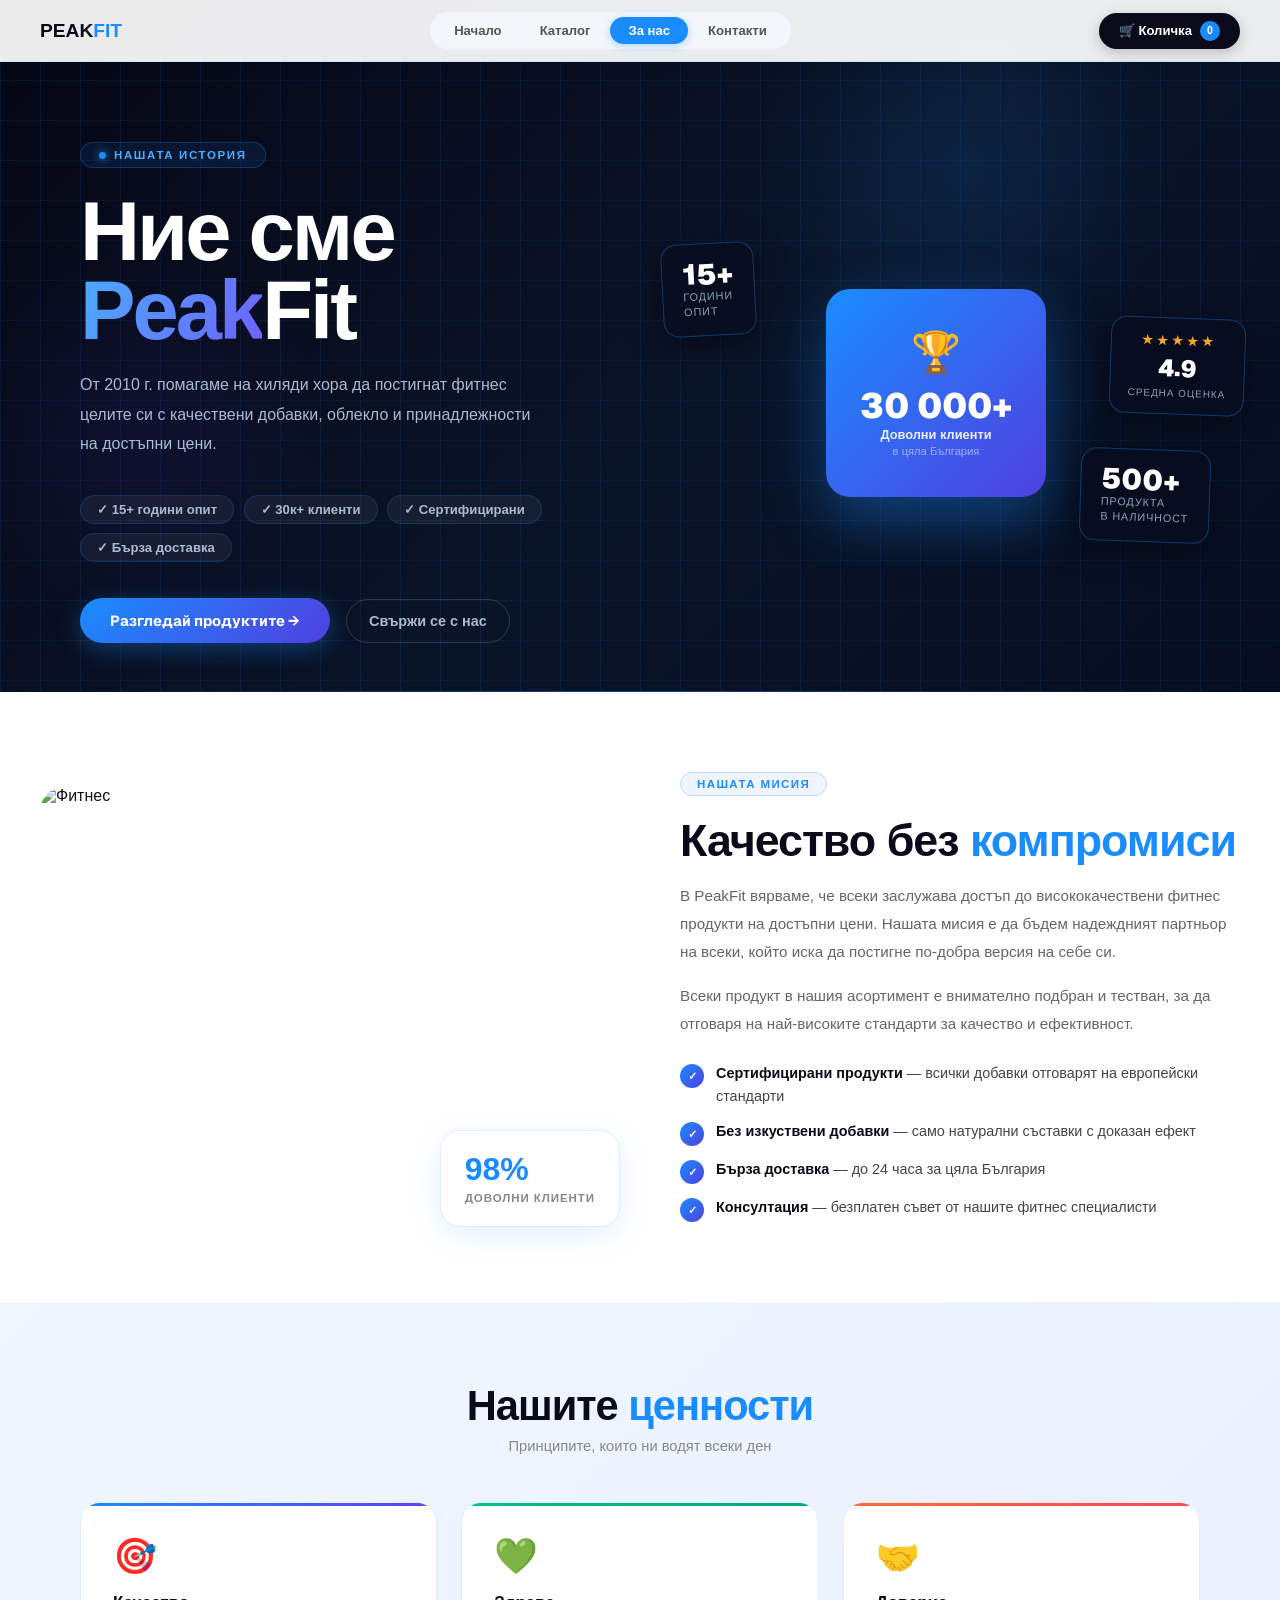
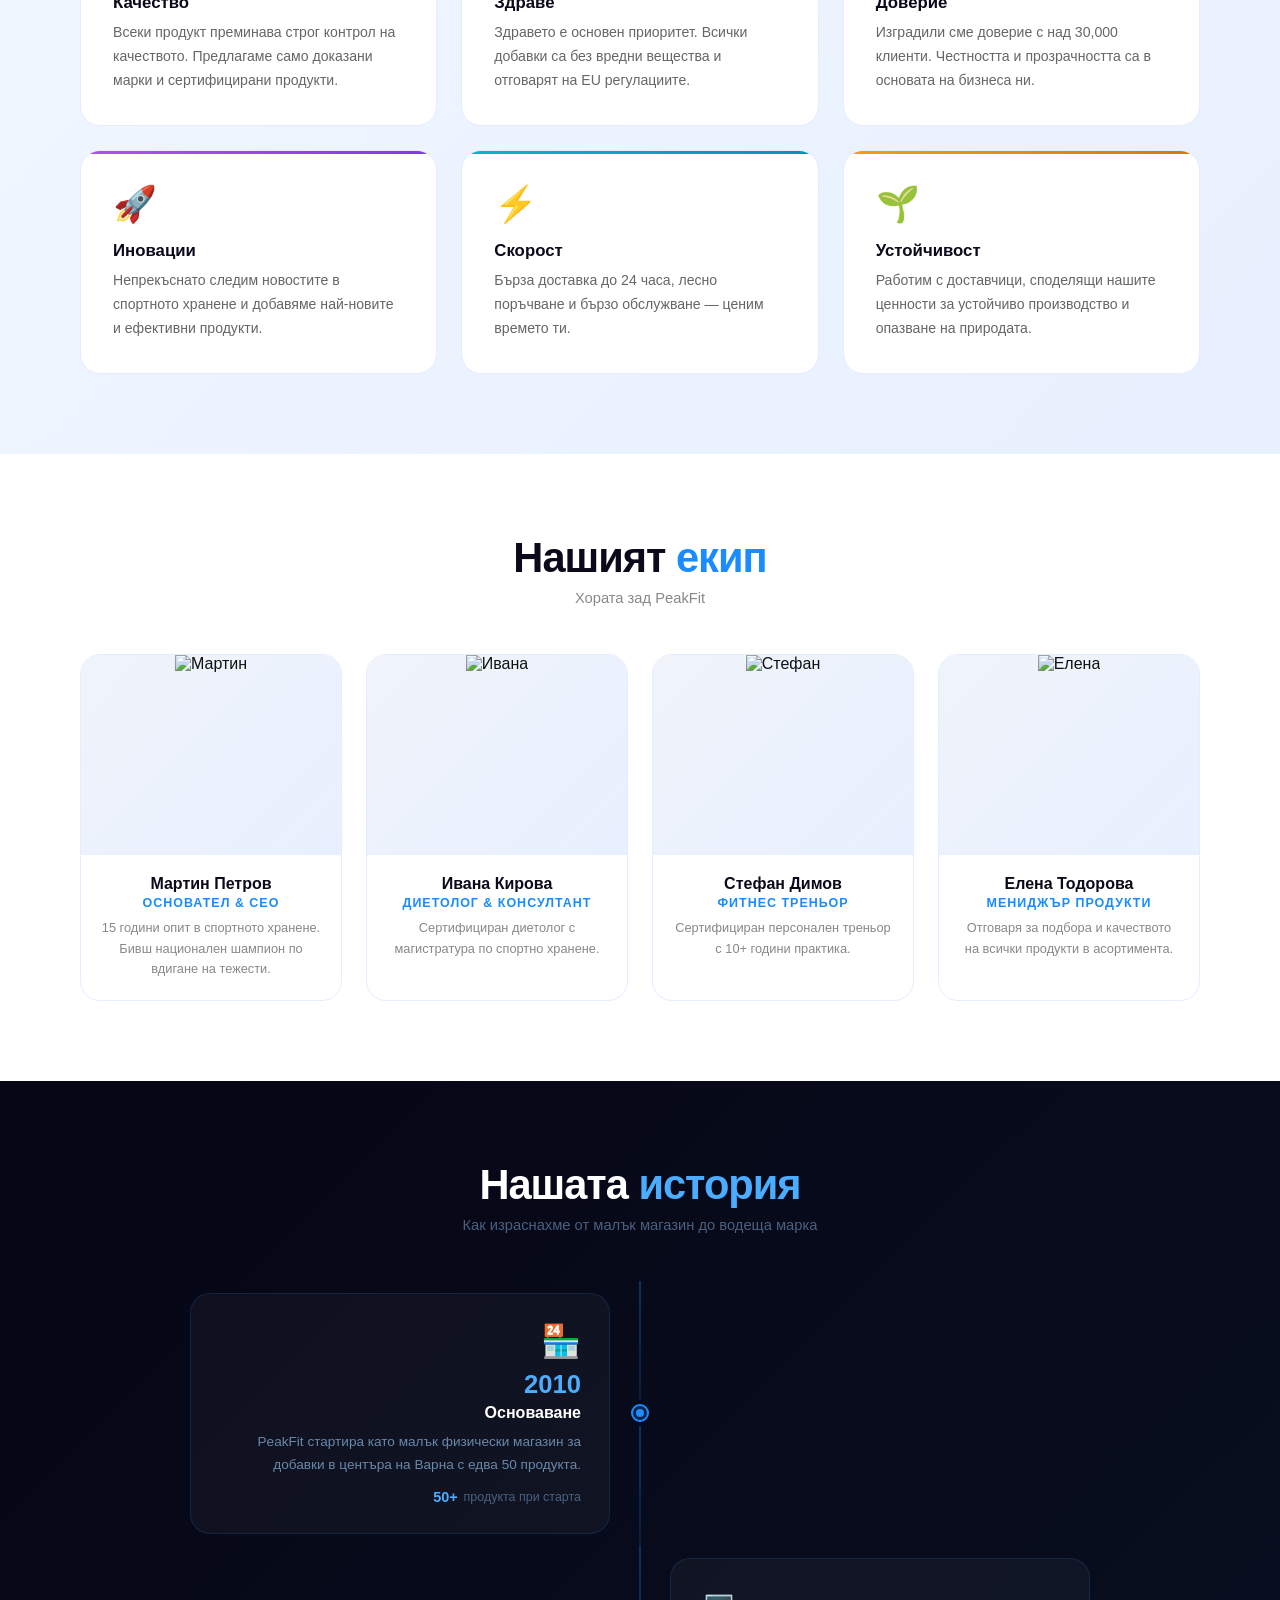
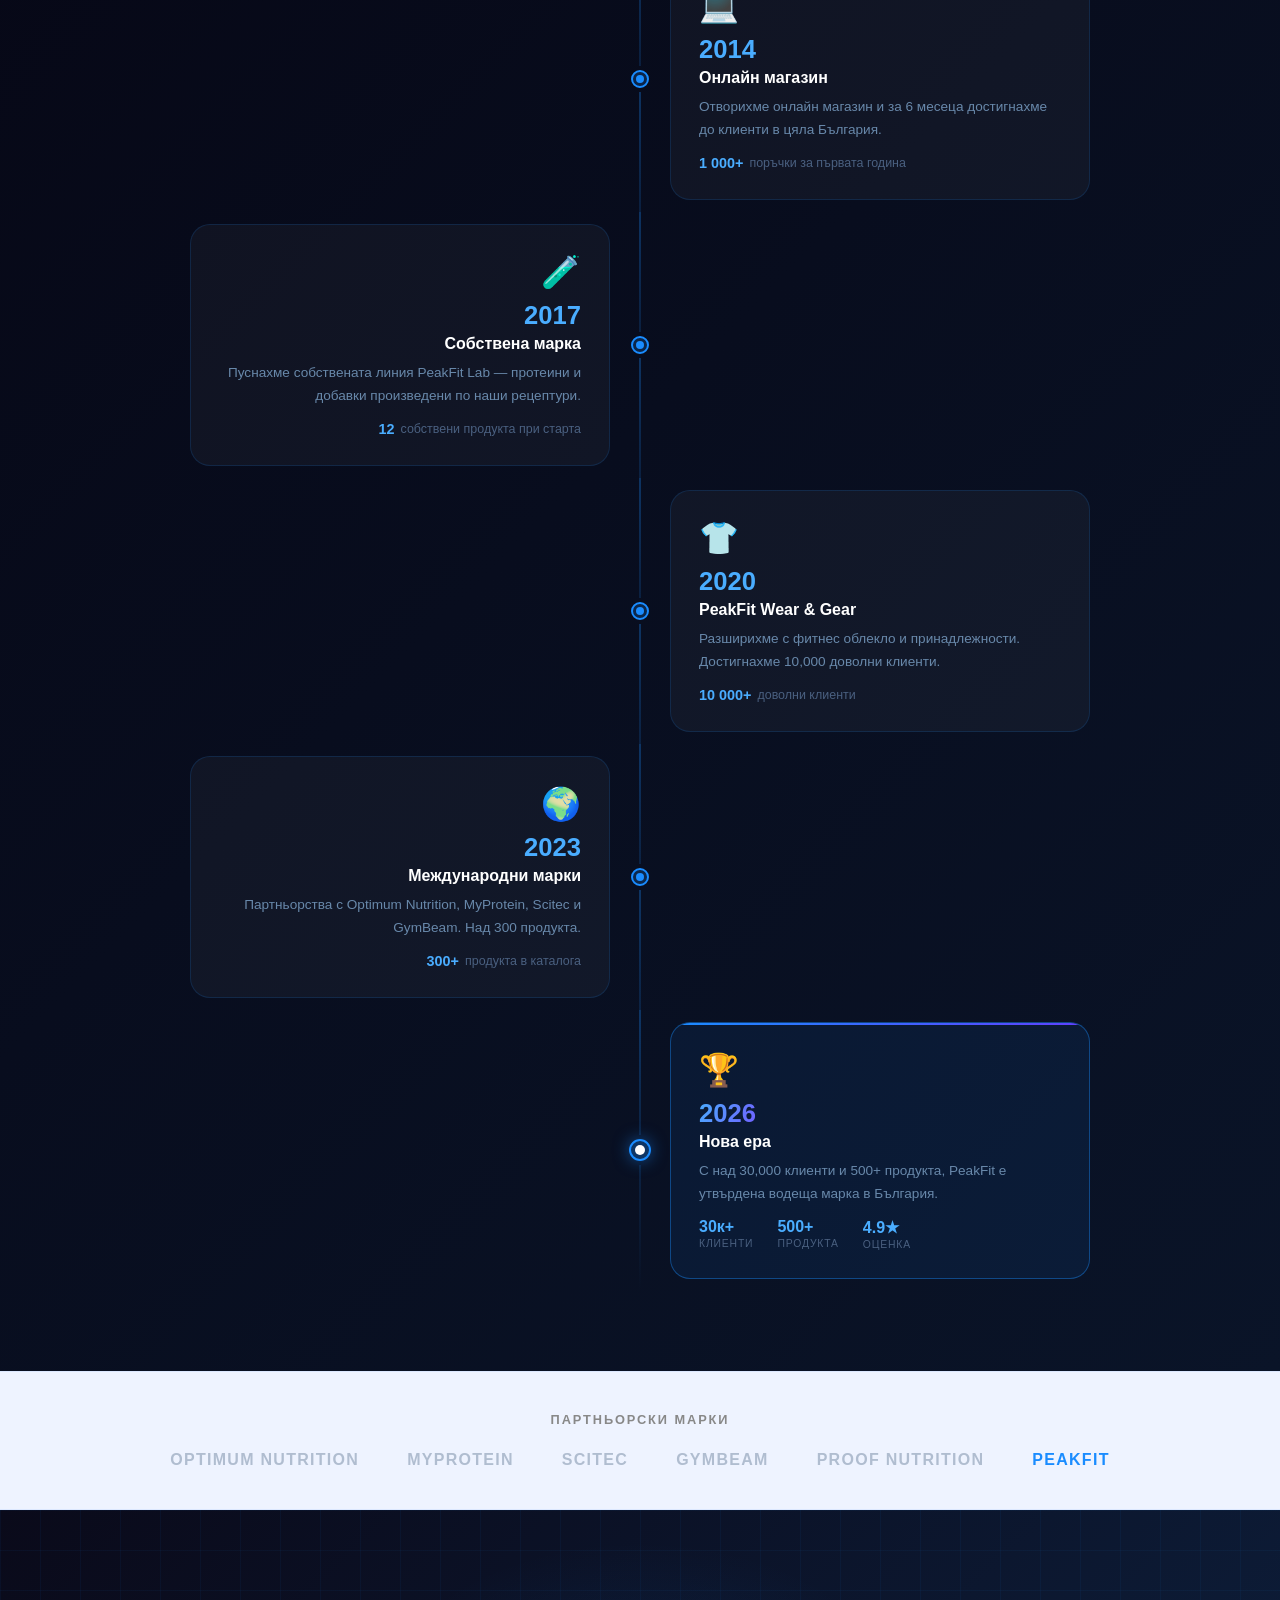
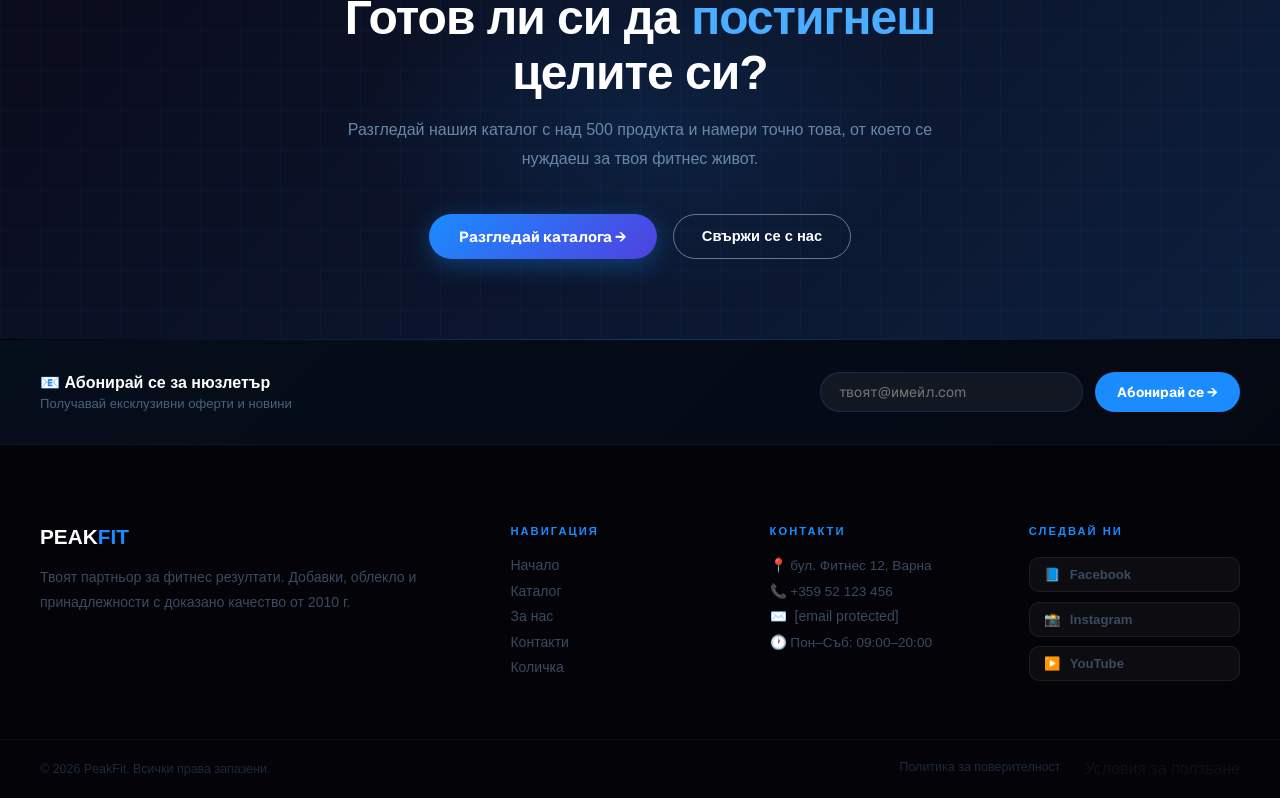
==== commit 9fd100b4: "responsive design" ====
--- a/about.html
+++ b/about.html
@@ -1,10 +1,9 @@
-<<<<<<< HEAD
 <!DOCTYPE html>
 <html lang="bg">
 <head>
   <meta charset="UTF-8"/>
   <meta name="viewport" content="width=device-width, initial-scale=1.0"/>
-  <title>За нас | PeakFit</title>
+  <title>За нас – PeakFit</title>
   <link rel="stylesheet" href="style.css"/>
 </head>
 <body>
@@ -18,8 +17,20 @@
     <a href="about.html" class="on">За нас</a>
     <a href="contact.html">Контакти</a>
   </div>
+
+  <button class="nav-burger" id="navBurger" aria-label="Меню">
+    <span></span><span></span><span></span>
+  </button>
   <a href="cart.html" class="nav-cart">🛒 Количка <span class="nav-badge" id="cartBadge">0</span></a>
 </nav>
+<!-- мобилно меню -->
+<div class="nav-mobile" id="navMobile">
+  <a href="index.html">Начало</a>
+  <a href="catalog.html">Каталог</a>
+  <a href="about.html" class="on">За нас</a>
+  <a href="contact.html">Контакти</a>
+  <a href="cart.html">🛒 Количка</a>
+</div>
 
 <!-- hero секцията с плаващите карти -->
 <section class="about-hero">
@@ -180,7 +191,7 @@
       <div class="tl-row tl-right tl-last">
         <div class="tl-empty"></div>
         <div class="tl-center"><div class="tl-line"></div><div class="tl-dot-wrap tl-dot-active"><div class="tl-dot-outer"><div class="tl-dot-inner"></div></div></div><div class="tl-line tl-line-fade"></div></div>
-        <div class="tl-card tl-card-active"><div class="tl-card-icon">🏆</div><div class="tl-year-badge tl-year-active">2025</div><div class="tl-card-title">Нова ера</div><div class="tl-card-desc">С над 30,000 клиенти и 500+ продукта, PeakFit е утвърдена водеща марка в България.</div><div class="tl-card-stats-row"><div class="tl-mini-stat"><span>30к+</span><small>Клиенти</small></div><div class="tl-mini-stat"><span>500+</span><small>Продукта</small></div><div class="tl-mini-stat"><span>4.9★</span><small>Оценка</small></div></div></div>
+        <div class="tl-card tl-card-active"><div class="tl-card-icon">🏆</div><div class="tl-year-badge tl-year-active">2026</div><div class="tl-card-title">Нова ера</div><div class="tl-card-desc">С над 30,000 клиенти и 500+ продукта, PeakFit е утвърдена водеща марка в България.</div><div class="tl-card-stats-row"><div class="tl-mini-stat"><span>30к+</span><small>Клиенти</small></div><div class="tl-mini-stat"><span>500+</span><small>Продукта</small></div><div class="tl-mini-stat"><span>4.9★</span><small>Оценка</small></div></div></div>
       </div>
     </div>
   </div>
@@ -261,7 +272,7 @@
     </div>
   </div>
   <div class="footer-bottom">
-    <span>© 2025 PeakFit. Всички права запазени.</span>
+    <span>© 2026 PeakFit. Всички права запазени.</span>
     <div class="footer-links">
       <a href="#">Политика за поверителност</a>
       Условия за ползване</a>
@@ -271,278 +282,4 @@
 
 <script src="main.js"></script>
 </body>
-=======
-<!DOCTYPE html>
-<html lang="bg">
-<head>
-  <meta charset="UTF-8"/>
-  <meta name="viewport" content="width=device-width, initial-scale=1.0"/>
-  <title>За нас | PeakFit</title>
-  <link rel="stylesheet" href="style.css"/>
-</head>
-<body>
-
-<!-- навигация -->
-<nav class="nav">
-  <a href="index.html" class="nav-logo">PEAK<span>FIT</span></a>
-  <div class="nav-pill">
-    <a href="index.html">Начало</a>
-    <a href="catalog.html">Каталог</a>
-    <a href="about.html" class="on">За нас</a>
-    <a href="contact.html">Контакти</a>
-  </div>
-  <a href="cart.html" class="nav-cart">🛒 Количка <span class="nav-badge" id="cartBadge">0</span></a>
-</nav>
-
-<!-- hero секцията с плаващите карти -->
-<section class="about-hero">
-  <div class="grid-overlay"></div>
-  <div class="about-hero-blob about-hero-blob-tr"></div>
-  <div class="about-hero-blob about-hero-blob-bl"></div>
-
-  <div class="about-hero-inner">
-    <div>
-      <div class="about-tag mb-6">
-        <span class="about-tag-dot"></span>
-        <span>Нашата история</span>
-      </div>
-      <h1 class="about-hero-h1">
-        Ние сме<br>
-        <span class="about-hero-h1-grad">Peak</span><span class="text-white">Fit</span>
-      </h1>
-      <p class="about-hero-desc">
-        От 2010 г. помагаме на хиляди хора да постигнат фитнес целите си с качествени добавки, облекло и принадлежности на достъпни цени.
-      </p>
-      <div class="about-hero-tags">
-        <span class="about-hero-tag-item">✓ 15+ години опит</span>
-        <span class="about-hero-tag-item">✓ 30к+ клиенти</span>
-        <span class="about-hero-tag-item">✓ Сертифицирани</span>
-        <span class="about-hero-tag-item">✓ Бърза доставка</span>
-      </div>
-      <div class="about-hero-cta">
-        <a href="catalog.html" class="btn-primary">Разгледай продуктите →</a>
-        <a href="contact.html" class="about-hero-btn-ghost">Свържи се с нас</a>
-      </div>
-    </div>
-
-    <div class="about-hero-visual">
-      <div class="about-stat-main">
-        <div class="about-stat-emoji">🏆</div>
-        <div class="about-stat-main-num">30 000+</div>
-        <div class="about-stat-main-title">Доволни клиенти</div>
-        <div class="about-stat-main-sub">в цяла България</div>
-      </div>
-      <div class="about-float-card about-float-tl">
-        <div class="about-stat-num">15+</div>
-        <div class="about-stat-label">Години<br>опит</div>
-      </div>
-      <div class="about-float-card about-float-br">
-        <div class="about-stat-num">500+</div>
-        <div class="about-stat-label">Продукта<br>в наличност</div>
-      </div>
-      <div class="about-float-card about-float-mid">
-        <span class="about-float-stars">★★★★★</span>
-        <span class="about-float-num">4.9</span>
-        <span class="about-float-label">Средна оценка</span>
-      </div>
-    </div>
-  </div>
-  <div class="about-hero-divider"></div>
-</section>
-
-<!-- секция с мисията -->
-<section class="mission-sec">
-  <div class="mission-inner">
-    <div class="mission-img-wrap">
-      <div class="mission-img">
-        <img src="https://images.unsplash.com/photo-1534438327276-14e5300c3a48?w=700&q=80" alt="Фитнес"/>
-      </div>
-      <div class="mission-badge">
-        <span class="mission-badge-n">98%</span>
-        <span class="mission-badge-l">Доволни клиенти</span>
-      </div>
-    </div>
-    <div class="mission-text">
-      <div class="sec-tag"><span>Нашата мисия</span></div>
-      <h2>Качество без <span>компромиси</span></h2>
-      <p>В PeakFit вярваме, че всеки заслужава достъп до висококачествени фитнес продукти на достъпни цени. Нашата мисия е да бъдем надеждният партньор на всеки, който иска да постигне по-добра версия на себе си.</p>
-      <p>Всеки продукт в нашия асортимент е внимателно подбран и тестван, за да отговаря на най-високите стандарти за качество и ефективност.</p>
-      <div class="mission-checks">
-        <div class="mc"><div class="mc-icon">✓</div><div class="mc-text"><strong>Сертифицирани продукти</strong> — всички добавки отговарят на европейски стандарти</div></div>
-        <div class="mc"><div class="mc-icon">✓</div><div class="mc-text"><strong>Без изкуствени добавки</strong> — само натурални съставки с доказан ефект</div></div>
-        <div class="mc"><div class="mc-icon">✓</div><div class="mc-text"><strong>Бърза доставка</strong> — до 24 часа за цяла България</div></div>
-        <div class="mc"><div class="mc-icon">✓</div><div class="mc-text"><strong>Консултация</strong> — безплатен съвет от нашите фитнес специалисти</div></div>
-      </div>
-    </div>
-  </div>
-</section>
-
-<!-- ценностите -->
-<section class="values-sec">
-  <div class="con">
-    <h2 class="sec-title">Нашите <span class="accent">ценности</span></h2>
-    <p class="sec-sub">Принципите, които ни водят всеки ден</p>
-    <div class="values-grid">
-      <div class="val-card blue"><div class="val-icon">🎯</div><div class="val-title">Качество</div><div class="val-desc">Всеки продукт преминава строг контрол на качеството. Предлагаме само доказани марки и сертифицирани продукти.</div></div>
-      <div class="val-card green"><div class="val-icon">💚</div><div class="val-title">Здраве</div><div class="val-desc">Здравето е основен приоритет. Всички добавки са без вредни вещества и отговарят на EU регулациите.</div></div>
-      <div class="val-card orange"><div class="val-icon">🤝</div><div class="val-title">Доверие</div><div class="val-desc">Изградили сме доверие с над 30,000 клиенти. Честността и прозрачността са в основата на бизнеса ни.</div></div>
-      <div class="val-card purple"><div class="val-icon">🚀</div><div class="val-title">Иновации</div><div class="val-desc">Непрекъснато следим новостите в спортното хранене и добавяме най-новите и ефективни продукти.</div></div>
-      <div class="val-card teal"><div class="val-icon">⚡</div><div class="val-title">Скорост</div><div class="val-desc">Бърза доставка до 24 часа, лесно поръчване и бързо обслужване — ценим времето ти.</div></div>
-      <div class="val-card yellow"><div class="val-icon">🌱</div><div class="val-title">Устойчивост</div><div class="val-desc">Работим с доставчици, споделящи нашите ценности за устойчиво производство и опазване на природата.</div></div>
-    </div>
-  </div>
-</section>
-
-<!-- екипа -->
-<section class="team-sec">
-  <div class="con">
-    <h2 class="sec-title">Нашият <span class="accent">екип</span></h2>
-    <p class="sec-sub">Хората зад PeakFit</p>
-    <div class="team-grid">
-      <div class="team-card">
-        <div class="team-img"><img src="https://images.unsplash.com/photo-1570295999919-56ceb5ecca61?w=400&q=80" alt="Мартин"/></div>
-        <div class="team-info"><div class="team-name">Мартин Петров</div><div class="team-role">Основател & CEO</div><div class="team-bio">15 години опит в спортното хранене. Бивш национален шампион по вдигане на тежести.</div></div>
-      </div>
-      <div class="team-card">
-        <div class="team-img"><img src="https://images.unsplash.com/photo-1494790108377-be9c29b29330?w=400&q=80" alt="Ивана"/></div>
-        <div class="team-info"><div class="team-name">Ивана Кирова</div><div class="team-role">Диетолог & Консултант</div><div class="team-bio">Сертифициран диетолог с магистратура по спортно хранене.</div></div>
-      </div>
-      <div class="team-card">
-        <div class="team-img"><img src="https://images.unsplash.com/photo-1507003211169-0a1dd7228f2d?w=400&q=80" alt="Стефан"/></div>
-        <div class="team-info"><div class="team-name">Стефан Димов</div><div class="team-role">Фитнес треньор</div><div class="team-bio">Сертифициран персонален треньор с 10+ години практика.</div></div>
-      </div>
-      <div class="team-card">
-        <div class="team-img"><img src="https://images.unsplash.com/photo-1438761681033-6461ffad8d80?w=400&q=80" alt="Елена"/></div>
-        <div class="team-info"><div class="team-name">Елена Тодорова</div><div class="team-role">Мениджър продукти</div><div class="team-bio">Отговаря за подбора и качеството на всички продукти в асортимента.</div></div>
-      </div>
-    </div>
-  </div>
-</section>
-
-<!-- история на фирмата -->
-<section class="timeline-sec">
-  <div class="con">
-    <h2 class="sec-title">Нашата <span class="accent-light">история</span></h2>
-    <p class="sec-sub">Как израснахме от малък магазин до водеща марка</p>
-    <div class="tl-wrap">
-      <div class="tl-row tl-left">
-        <div class="tl-card"><div class="tl-card-icon">🏪</div><div class="tl-year-badge">2010</div><div class="tl-card-title">Основаване</div><div class="tl-card-desc">PeakFit стартира като малък физически магазин за добавки в центъра на Варна с едва 50 продукта.</div><div class="tl-card-stat"><span>50+</span> продукта при старта</div></div>
-        <div class="tl-center"><div class="tl-line"></div><div class="tl-dot-wrap"><div class="tl-dot-outer"><div class="tl-dot-inner"></div></div></div><div class="tl-line"></div></div>
-        <div class="tl-empty"></div>
-      </div>
-      <div class="tl-row tl-right">
-        <div class="tl-empty"></div>
-        <div class="tl-center"><div class="tl-line"></div><div class="tl-dot-wrap"><div class="tl-dot-outer"><div class="tl-dot-inner"></div></div></div><div class="tl-line"></div></div>
-        <div class="tl-card"><div class="tl-card-icon">💻</div><div class="tl-year-badge">2014</div><div class="tl-card-title">Онлайн магазин</div><div class="tl-card-desc">Отворихме онлайн магазин и за 6 месеца достигнахме до клиенти в цяла България.</div><div class="tl-card-stat"><span>1 000+</span> поръчки за първата година</div></div>
-      </div>
-      <div class="tl-row tl-left">
-        <div class="tl-card"><div class="tl-card-icon">🧪</div><div class="tl-year-badge">2017</div><div class="tl-card-title">Собствена марка</div><div class="tl-card-desc">Пуснахме собствената линия PeakFit Lab — протеини и добавки произведени по наши рецептури.</div><div class="tl-card-stat"><span>12</span> собствени продукта при старта</div></div>
-        <div class="tl-center"><div class="tl-line"></div><div class="tl-dot-wrap"><div class="tl-dot-outer"><div class="tl-dot-inner"></div></div></div><div class="tl-line"></div></div>
-        <div class="tl-empty"></div>
-      </div>
-      <div class="tl-row tl-right">
-        <div class="tl-empty"></div>
-        <div class="tl-center"><div class="tl-line"></div><div class="tl-dot-wrap"><div class="tl-dot-outer"><div class="tl-dot-inner"></div></div></div><div class="tl-line"></div></div>
-        <div class="tl-card"><div class="tl-card-icon">👕</div><div class="tl-year-badge">2020</div><div class="tl-card-title">PeakFit Wear & Gear</div><div class="tl-card-desc">Разширихме с фитнес облекло и принадлежности. Достигнахме 10,000 доволни клиенти.</div><div class="tl-card-stat"><span>10 000+</span> доволни клиенти</div></div>
-      </div>
-      <div class="tl-row tl-left">
-        <div class="tl-card"><div class="tl-card-icon">🌍</div><div class="tl-year-badge">2023</div><div class="tl-card-title">Международни марки</div><div class="tl-card-desc">Партньорства с Optimum Nutrition, MyProtein, Scitec и GymBeam. Над 300 продукта.</div><div class="tl-card-stat"><span>300+</span> продукта в каталога</div></div>
-        <div class="tl-center"><div class="tl-line"></div><div class="tl-dot-wrap"><div class="tl-dot-outer"><div class="tl-dot-inner"></div></div></div><div class="tl-line"></div></div>
-        <div class="tl-empty"></div>
-      </div>
-      <div class="tl-row tl-right tl-last">
-        <div class="tl-empty"></div>
-        <div class="tl-center"><div class="tl-line"></div><div class="tl-dot-wrap tl-dot-active"><div class="tl-dot-outer"><div class="tl-dot-inner"></div></div></div><div class="tl-line tl-line-fade"></div></div>
-        <div class="tl-card tl-card-active"><div class="tl-card-icon">🏆</div><div class="tl-year-badge tl-year-active">2025</div><div class="tl-card-title">Нова ера</div><div class="tl-card-desc">С над 30,000 клиенти и 500+ продукта, PeakFit е утвърдена водеща марка в България.</div><div class="tl-card-stats-row"><div class="tl-mini-stat"><span>30к+</span><small>Клиенти</small></div><div class="tl-mini-stat"><span>500+</span><small>Продукта</small></div><div class="tl-mini-stat"><span>4.9★</span><small>Оценка</small></div></div></div>
-      </div>
-    </div>
-  </div>
-</section>
-
-<!-- партньорски марки -->
-<section class="brands-bar">
-  <div class="brands-bar-inner">
-    <h3>Партньорски марки</h3>
-    <div class="brands-row">
-      <span class="brand-item">OPTIMUM NUTRITION</span>
-      <span class="brand-item">MYPROTEIN</span>
-      <span class="brand-item">SCITEC</span>
-      <span class="brand-item">GYMBEAM</span>
-      <span class="brand-item">PROOF NUTRITION</span>
-      <span class="brand-item own">PEAKFIT</span>
-    </div>
-  </div>
-</section>
-
-<!-- призив за действие -->
-<section class="cta-sec">
-  <div class="cta-blob"></div>
-  <div class="cta-inner">
-    <h2>Готов ли си да <span>постигнеш</span> целите си?</h2>
-    <p>Разгледай нашия каталог с над 500 продукта и намери точно това, от което се нуждаеш за твоя фитнес живот.</p>
-    <div class="cta-btns">
-      <a href="catalog.html" class="btn-primary">Разгледай каталога →</a>
-      <a href="contact.html" class="cta-btn-ghost">Свържи се с нас</a>
-    </div>
-  </div>
-</section>
-
-<!-- footer -->
-<footer class="footer">
-  <div class="footer-top-line"></div>
-  <div class="footer-newsletter">
-    <div class="footer-newsletter-inner">
-      <div>
-        <div class="nl-title">📧 Абонирай се за нюзлетър</div>
-        <div class="nl-sub">Получавай ексклузивни оферти и новини</div>
-      </div>
-      <div class="nl-row">
-        <input type="email" placeholder="твоят@имейл.com" class="nl-input"/>
-        <button onclick="return false;" class="newsletter-btn nl-btn newsletter-btn">Абонирай се →</button>
-      </div>
-    </div>
-  </div>
-  <div class="footer-grid">
-    <div class="footer-col">
-      <span class="footer-logo-txt">PEAK<span>FIT</span></span>
-      <p>Твоят партньор за фитнес резултати. Добавки, облекло и принадлежности с доказано качество от 2010 г.</p>
-    </div>
-    <div class="footer-col">
-      <h4>Навигация</h4>
-      <ul>
-        <li><a href="index.html">Начало</a></li>
-        <li><a href="catalog.html">Каталог</a></li>
-        <li><a href="about.html">За нас</a></li>
-        <li><a href="contact.html">Контакти</a></li>
-        <li><a href="cart.html">Количка</a></li>
-      </ul>
-    </div>
-    <div class="footer-col">
-      <h4>Контакти</h4>
-      <ul>
-        <li>📍 бул. Фитнес 12, Варна</li>
-        <li>📞 +359 52 123 456</li>
-        <li>✉️ <a href="/cdn-cgi/l/email-protection" class="__cf_email__" data-cfemail="6e070008012e1e0b0f0508071a400c09">[email&#160;protected]</a></li>
-        <li>🕐 Пон–Съб: 09:00–20:00</li>
-      </ul>
-    </div>
-    <div class="footer-col">
-      <h4>Следвай ни</h4>
-      <a href="#" class="footer-social-btn"><span>📘</span><span>Facebook</span></a>
-      <a href="#" class="footer-social-btn"><span>📸</span><span>Instagram</span></a>
-      <a href="#" class="footer-social-btn"><span>▶️</span><span>YouTube</span></a>
-    </div>
-  </div>
-  <div class="footer-bottom">
-    <span>© 2025 PeakFit. Всички права запазени.</span>
-    <div class="footer-links">
-      <a href="#">Политика за поверителност</a>
-      Условия за ползване</a>
-    </div>
-  </div>
-</footer>
-
-<script src="main.js"></script>
-</body>
->>>>>>> c2fed3ce33b4eebb61a423bd4dfb242ec4863034
 </html>
--- a/style.css
+++ b/style.css
@@ -1,4 +1,8 @@
 @import url('https://fonts.googleapis.com/css2?family=Geist:wght@100;200;300;400;500;600;700;800;900&display=swap');
+
+/* ============================================================
+   PEAKFIT — Unified Stylesheet
+   ============================================================ */
 
 /* базов reset */
 *{box-sizing:border-box;margin:0;padding:0;}
@@ -1665,4 +1669,407 @@
 
 /* разни стилове за за нас */
 
-.about-stat-emoji{font-size:2.5rem;margin-bottom:.75rem;}+.about-stat-emoji{font-size:2.5rem;margin-bottom:.75rem;}
+/* ================================================================
+   RESPONSIVE — лаптоп, таблет и телефон
+   Breakpoints:
+   1024px  - таблет хоризонтален / малък лаптоп
+   768px   - таблет вертикален
+   480px   - телефон
+   ================================================================ */
+
+/* ── ХАМБУРГЕР БУТОН (скрит на desktop) ── */
+.nav-burger{
+  display:none;
+  flex-direction:column;
+  gap:5px;
+  cursor:pointer;
+  padding:6px;
+  background:none;
+  border:none;
+}
+.nav-burger span{
+  display:block;
+  width:24px;
+  height:2px;
+  background:#0a0a1a;
+  border-radius:2px;
+  transition:all .3s;
+}
+/* анимация когато е отворено */
+.nav-burger.open span:nth-child(1){transform:rotate(45deg) translate(5px,5px);}
+.nav-burger.open span:nth-child(2){opacity:0;}
+.nav-burger.open span:nth-child(3){transform:rotate(-45deg) translate(5px,-5px);}
+
+/* мобилно меню */
+.nav-mobile{
+  display:none;
+  flex-direction:column;
+  position:fixed;
+  top:62px;
+  left:0;
+  right:0;
+  background:#fff;
+  border-bottom:1px solid #e0eaff;
+  box-shadow:0 8px 24px rgba(0,0,0,.1);
+  z-index:999;
+  padding:1rem 0;
+}
+.nav-mobile.open{display:flex;}
+.nav-mobile a{
+  padding:.85rem 2rem;
+  font-size:.95rem;
+  font-weight:600;
+  color:#0a0a1a;
+  text-decoration:none;
+  border-bottom:1px solid #f0f4ff;
+  transition:background .15s;
+}
+.nav-mobile a:hover{background:#f0f6ff;}
+.nav-mobile a.on{color:#1a8cff;}
+
+/* ── ТАБЛЕТ ХОРИЗОНТАЛЕН / МАЛЪК ЛАПТОП (≤1024px) ── */
+@media(max-width:1024px){
+
+  /* навигация */
+  .nav{padding:0 1.5rem;}
+
+  /* hero */
+  .hero-inner{
+    grid-template-columns:1fr!important;
+    padding:2rem 1.5rem 2.5rem!important;
+    gap:2rem!important;
+  }
+  .hero-visual{display:none;} /* скривам плаващите карти на таблет */
+  .hero-h1{font-size:clamp(2.4rem,5vw,3.8rem)!important;}
+
+  /* stats bar */
+  .stats-bar-inner{
+    grid-template-columns:repeat(2,1fr)!important;
+    padding:0 1.5rem!important;
+  }
+  .stat-cell{border-right:none!important;border-bottom:1px solid rgba(26,140,255,0.12);}
+  .stat-cell:nth-child(odd){border-right:1px solid rgba(26,140,255,0.12)!important;}
+  .stat-cell-last{border-bottom:none;}
+
+  /* категории */
+  .cats-grid{grid-template-columns:repeat(2,1fr)!important;}
+
+  /* продукти */
+  .prods-grid{grid-template-columns:repeat(2,1fr)!important;}
+
+  /* промо */
+  .promo-inner{
+    grid-template-columns:1fr!important;
+    padding:0 1.5rem!important;
+    gap:2rem!important;
+  }
+  .promo-countdown-row{justify-content:center;}
+  .promo-right{align-items:center;}
+
+  /* reviews */
+  .reviews-grid{grid-template-columns:repeat(2,1fr)!important;}
+
+  /* за нас */
+  .about-hero-inner{
+    grid-template-columns:1fr!important;
+    gap:2rem!important;
+    padding:2rem 1.5rem 2.5rem!important;
+  }
+  .about-hero-visual{display:none;}
+  .mission-inner{grid-template-columns:1fr!important;gap:2rem!important;}
+  .values-grid{grid-template-columns:repeat(2,1fr)!important;}
+  .team-grid{grid-template-columns:repeat(2,1fr)!important;}
+  .tl-row{grid-template-columns:1fr 40px!important;}
+  .tl-empty{display:none!important;}
+
+  /* каталог */
+  .catalog-wrap{grid-template-columns:1fr!important;}
+  .sidebar{position:static!important;width:100%;}
+  .modal-inner{grid-template-columns:1fr!important;}
+
+  /* количка */
+  .cart-grid{grid-template-columns:1fr!important;}
+  .cart-summary{position:static!important;}
+  .cart-rec-grid{grid-template-columns:repeat(2,1fr)!important;}
+
+  /* footer */
+  .footer-grid{grid-template-columns:1fr 1fr!important;}
+  .con{padding:0 1.5rem!important;}
+}
+
+/* ── ТАБЛЕТ ВЕРТИКАЛЕН (≤768px) ── */
+@media(max-width:768px){
+
+  /* навигация - показвам хамбургера */
+  .nav-pill{display:none!important;}
+  .nav-burger{display:flex!important;}
+  .nav-cart span.nav-badge{font-size:.65rem;}
+
+  /* hero */
+  .hero-inner{padding:1.5rem 1.25rem 2rem!important;}
+  .hero-cta-row{flex-direction:column;align-items:flex-start;gap:.75rem!important;}
+  .hero-chips-grid{grid-template-columns:1fr 1fr!important;}
+
+  /* stats bar */
+  .stats-bar-inner{grid-template-columns:repeat(2,1fr)!important;}
+
+  /* категории — 2 на ред */
+  .cats-grid{grid-template-columns:repeat(2,1fr)!important;gap:.75rem!important;}
+
+  /* продукти — 2 на ред */
+  .prods-grid{grid-template-columns:repeat(2,1fr)!important;gap:.75rem!important;}
+
+  /* tabs */
+  .tabs{flex-wrap:wrap;gap:.4rem!important;}
+  .tab{font-size:.78rem!important;padding:6px 12px!important;}
+
+  /* промо */
+  .promo-stat-num{font-size:2.2rem!important;}
+  .promo-countdown-row{gap:.5rem!important;}
+
+  /* reviews */
+  .reviews-grid{grid-template-columns:1fr!important;}
+  .reviews-stats-row{gap:1.5rem!important;}
+
+  /* footer */
+  .footer-grid{grid-template-columns:1fr!important;gap:2rem!important;}
+  .footer-newsletter-inner{flex-direction:column!important;gap:1rem!important;}
+  .nl-row{max-width:100%!important;}
+
+  /* за нас */
+  .tl-card-stats-row{flex-direction:column;gap:.5rem;}
+
+  /* контакти */
+  .ci-strip{flex-direction:column!important;gap:1rem!important;padding:1.5rem!important;}
+  .ci-strip-sep{display:none!important;}
+  .cf-row{grid-template-columns:1fr!important;}
+
+  /* количка */
+  .cart-items-header{display:none!important;}
+  .cart-item{grid-template-columns:auto 1fr auto!important;gap:.75rem!important;}
+  .cart-rec-grid{grid-template-columns:repeat(2,1fr)!important;}
+
+  /* con padding */
+  .con{padding:0 1.25rem!important;}
+  .sec{padding:3rem 0!important;}
+}
+
+/* ── ТЕЛЕФОН (≤480px) ── */
+@media(max-width:480px){
+
+  /* навигация */
+  .nav{padding:0 1rem;}
+  .nav-logo{font-size:1.1rem;}
+  .nav-cart{font-size:.82rem;padding:6px 12px;}
+
+  /* hero */
+  .hero-inner{padding:1.25rem 1rem 1.75rem!important;}
+  .hero-h1{font-size:2.2rem!important;letter-spacing:-2px!important;}
+  .hero-h2{font-size:1.1rem!important;}
+  .hero-desc{font-size:.9rem!important;}
+  .hero-chips-grid{grid-template-columns:1fr!important;}
+  .btn-primary,.btn-secondary{width:100%;justify-content:center!important;padding:13px 20px!important;}
+
+  /* stats bar */
+  .stats-bar-inner{grid-template-columns:1fr 1fr!important;}
+  .stat-num{font-size:1.8rem!important;}
+
+  /* категории — 1 на ред на много малък екран */
+  .cats-grid{grid-template-columns:1fr!important;}
+  .cat-img-wrap{height:120px!important;}
+
+  /* продукти — 1 на ред */
+  .prods-grid{grid-template-columns:1fr!important;}
+
+  /* промо */
+  .promo-h2{font-size:1.6rem!important;}
+  .promo-stat-num{font-size:1.8rem!important;}
+  .promo-stat{padding:1rem 1.25rem!important;}
+
+  /* footer */
+  .footer-social-btn{width:100%;}
+
+  /* за нас */
+  .values-grid{grid-template-columns:1fr!important;}
+  .team-grid{grid-template-columns:1fr!important;}
+
+  /* каталог */
+  .ph-chips{flex-wrap:wrap;gap:.4rem!important;}
+  .ph-chip{font-size:.75rem!important;padding:5px 10px!important;}
+  .toolbar-row{flex-direction:column;align-items:flex-start;gap:.75rem!important;}
+
+  /* количка */
+  .cart-item{grid-template-columns:1fr!important;}
+  .ci-img{width:60px!important;height:60px!important;}
+  .cart-rec-grid{grid-template-columns:1fr!important;}
+
+  /* con padding */
+  .con{padding:0 1rem!important;}
+  .sec{padding:2.5rem 0!important;}
+
+  /* модал */
+  .modal-inner{padding:1.5rem!important;}
+  .modal-title{font-size:1.3rem!important;}
+}
+
+/*///////////////////\\\\\\\\\\\\\\\\\*/
+
+/* предотвратяване на хоризонтален скрол */
+html, body {
+  overflow-x: hidden;
+  max-width: 100%;
+}
+
+/* nav-cart текст на малки екрани */
+@media(max-width:480px){
+  .nav-cart { gap:4px; }
+  /* скривам текста "Количка" на много малки екрани */
+  .nav-cart-text { display:none; }
+}
+
+/* page-header на каталога */
+@media(max-width:768px){
+  .page-header{padding: calc(62px + 1.5rem) 1.25rem 0;}
+  .ph-main{grid-template-columns:1fr!important; gap:1.5rem!important;}
+  .ph-right{display:none!important;}
+  .ph-title{font-size:clamp(1.8rem,6vw,2.8rem)!important;}
+  .ph-search-wrap{max-width:100%!important;}
+  .ph-stats-row{gap:0; flex-wrap:wrap;}
+  .ph-stat-item{padding:0 1.2rem 0 0!important;}
+}
+
+@media(max-width:480px){
+  .page-header{padding: calc(62px + 1rem) 1rem 0;}
+  .ph-breadcrumb-row{padding:1rem 0 1.25rem!important;}
+  .ph-stat-sep{display:none!important;}
+  .ph-chips{padding:0 0 1.5rem!important;}
+}
+
+/* sidebar в каталога на мобилен */
+@media(max-width:768px){
+  .catalog-wrap{padding:1.5rem!important; gap:1.5rem!important;}
+  .filter-group{ margin-bottom:1rem!important; padding-bottom:1rem!important;}
+  /* колапсване на sidebar */
+  .sidebar{ border-radius:14px!important; padding:1.25rem!important;}
+}
+
+/* cart на мобилен */
+@media(max-width:768px){
+  .cart-hero{padding:calc(62px + 1.5rem) 1.25rem 1.5rem!important;}
+  .cart-sec{padding:1.5rem 0!important;}
+  .cart-grid{gap:1.25rem!important;}
+  .cart-continue{flex-direction:column!important; align-items:flex-start!important; gap:.5rem!important;}
+  .cs-body{padding:1.25rem!important;}
+  .cart-rec-grid{gap:.75rem!important;}
+}
+
+@media(max-width:480px){
+  .cart-hero{padding:calc(62px + 1rem) 1rem 1rem!important;}
+  .cart-item{
+    grid-template-columns: auto 1fr!important;
+    grid-template-rows: auto auto auto!important;
+    gap:.6rem!important;
+    padding:.85rem!important;
+  }
+  .ci-product{grid-column:1/3!important;}
+  .ci-price{grid-column:1; font-size:.85rem!important;}
+  .ci-qty{grid-column:2; justify-content:flex-end;}
+  .ci-total{grid-column:1; font-size:.9rem!important;}
+  .ci-remove{grid-column:2; grid-row:2; justify-self:flex-end;}
+  .cart-summary{border-radius:16px!important;}
+}
+
+/* about hero */
+@media(max-width:768px){
+  .about-hero{padding:calc(62px + 2rem) 1.25rem 0!important;}
+  .about-hero-inner{padding:1.5rem 0 2rem!important; gap:1.5rem!important;}
+  .mission-sec{padding:3rem 1.25rem!important;}
+  .values-sec{padding:3rem 1.25rem!important;}
+  .team-sec{padding:3rem 1.25rem!important;}
+  .timeline-sec{padding:3rem 1.25rem!important;}
+  .brands-bar{padding:2rem 1.25rem!important;}
+  .cta-sec{padding:3rem 1.25rem!important;}
+}
+
+/* contact */
+@media(max-width:768px){
+  .contact-hero{padding:calc(62px + 2rem) 1.25rem 2rem!important;}
+  .contact-grid-wrap{padding:2rem 1.25rem!important;}
+  .contact-form-wrap{padding:1.75rem 1.25rem!important;}
+}
+
+/* modal на мобилен */
+@media(max-width:768px){
+  .modal{
+    border-radius:20px!important;
+    max-height:95vh!important;
+  }
+  .modal-inner{
+    grid-template-columns:1fr!important;
+  }
+  .modal-img-wrap{
+    border-radius:20px 20px 0 0!important;
+    min-height:200px!important;
+  }
+  .modal-body{
+    padding:1.5rem!important;
+  }
+  .modal-name{font-size:1.2rem!important;}
+  .modal-price{font-size:1.6rem!important;}
+}
+
+/* footer на мобилен */
+@media(max-width:768px){
+  .footer-newsletter{padding:1.5rem 1.25rem!important;}
+  .footer-grid{padding:3rem 1.25rem 2rem!important;}
+  .footer-bottom{padding:1rem 1.25rem!important; flex-direction:column!important; align-items:flex-start!important; gap:.75rem!important;}
+  .footer-links{flex-wrap:wrap!important; gap:1rem!important;}
+}
+
+@media(max-width:480px){
+  .footer-newsletter{padding:1.25rem 1rem!important;}
+  .footer-grid{padding:2.5rem 1rem 1.5rem!important;}
+  .footer-bottom{padding:1rem!important;}
+  .nl-row{flex-direction:column!important;}
+  .nl-btn{width:100%!important; text-align:center!important;}
+}
+
+/* прomo секция */
+@media(max-width:768px){
+  .promo-sec{padding:3rem 0!important;}
+  .promo-inner{padding:0 1.25rem!important;}
+  .promo-chips{justify-content:center;}
+  .cd-block{min-width:65px!important; padding:.75rem!important;}
+  .cd-num{font-size:1.8rem!important;}
+}
+
+@media(max-width:480px){
+  .promo-inner{padding:0 1rem!important;}
+  .cd-block{min-width:55px!important; padding:.6rem .75rem!important;}
+  .cd-num{font-size:1.5rem!important;}
+}
+
+/* hero на index */
+@media(max-width:768px){
+  .hero{min-height:auto!important;}
+  .hero-inner{padding:1.5rem 1.25rem 2.5rem!important;}
+}
+
+/* stat bar */
+@media(max-width:480px){
+  .stats-bar-inner{padding:0 1rem!important;}
+  .stat-cell{padding:1.5rem .75rem!important;}
+}
+
+/* cats секция */
+@media(max-width:768px){
+  .cats-sec{padding:3rem 0!important;}
+  .con{padding:0 1.25rem!important;}
+}
+
+/* toolbar в каталога */
+@media(max-width:480px){
+  .toolbar{flex-direction:column!important; align-items:flex-start!important;}
+  .view-btns{display:none!important;} /* скривам grid/list/table view на телефон */
+}
